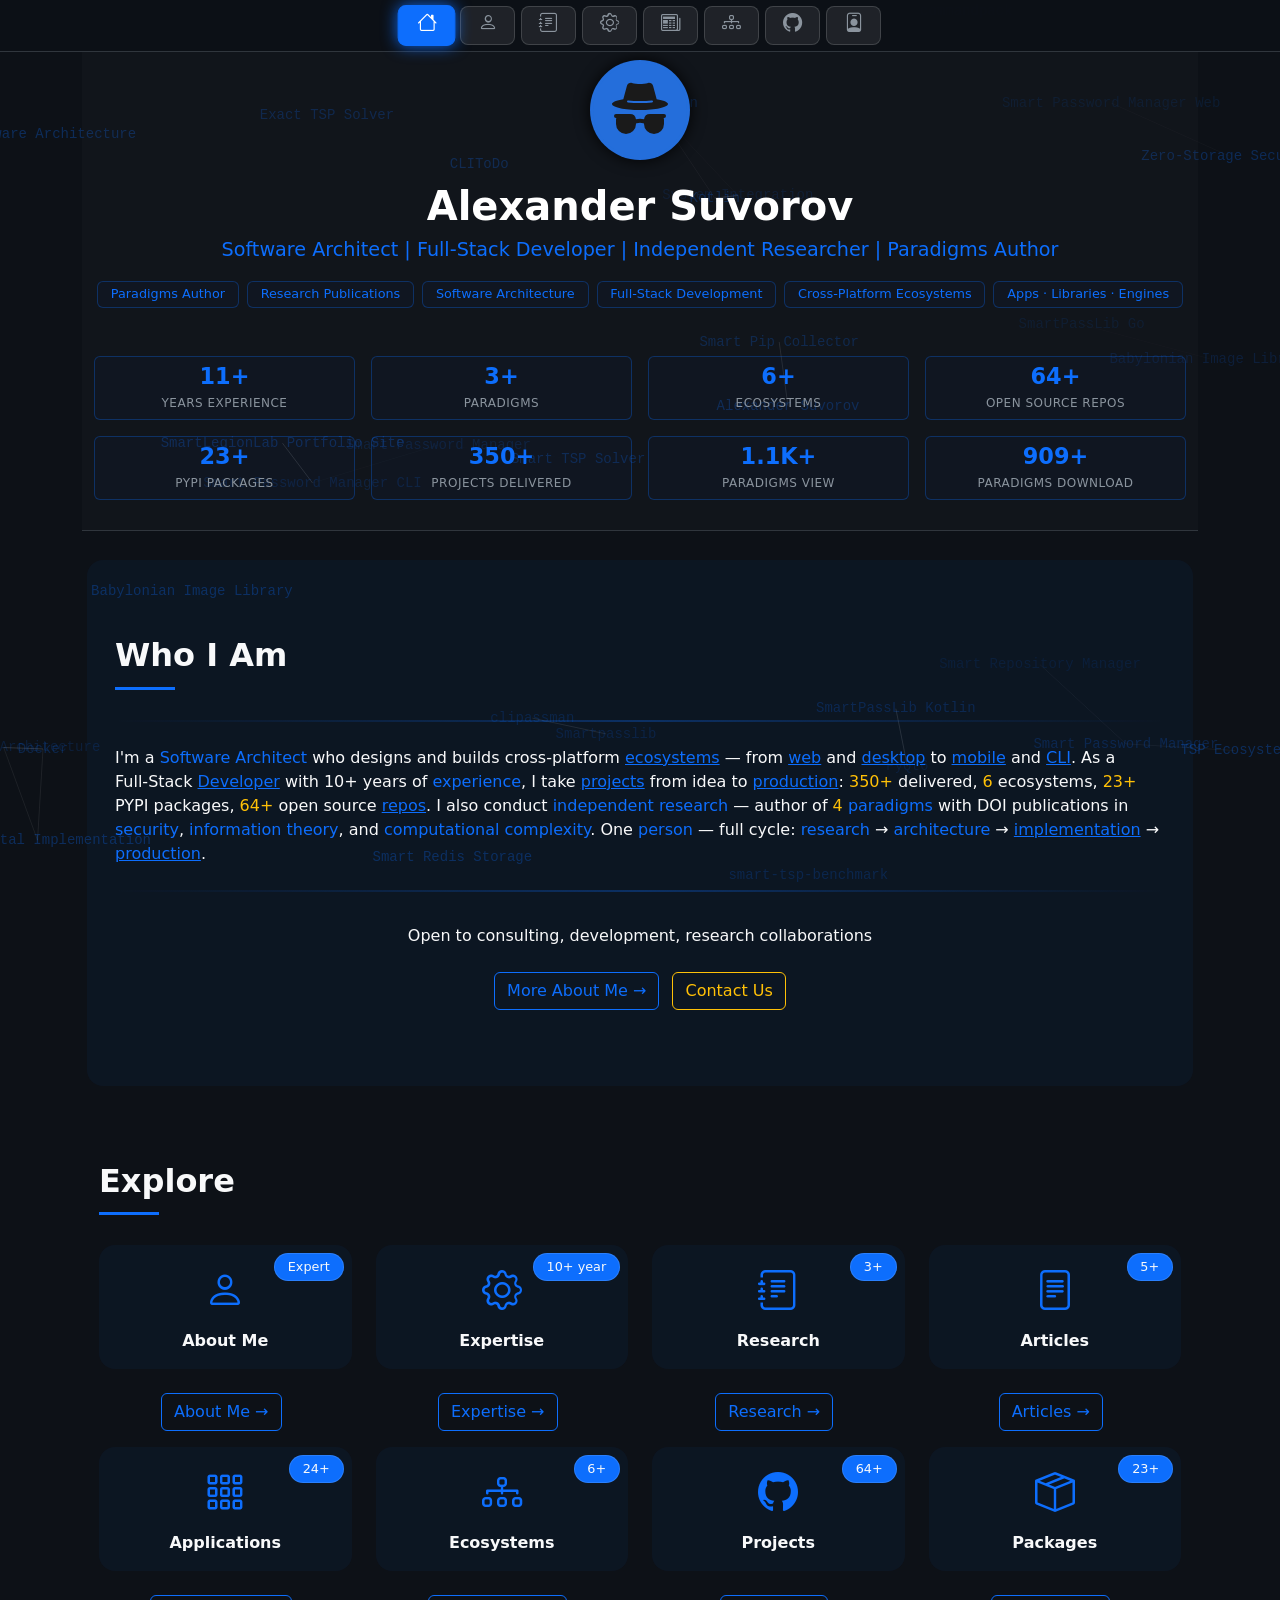
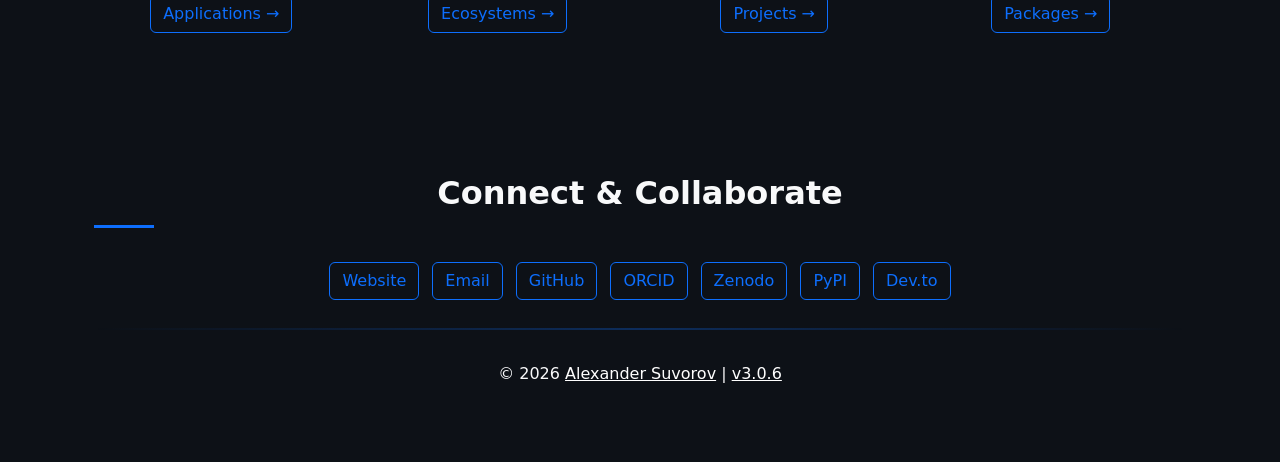
==== index.html @ 0c066c85 "alexander-suvorov.ru v3.0.7" ====
<!DOCTYPE html>
<html lang="en">
<head>
    <meta charset="UTF-8">
    <meta name="viewport" content="width=device-width, initial-scale=1.0">

    <title>Alexander Suvorov · Software Architect · Full-Stack Developer · Researcher · Paradigms Author</title>
    <meta name="description" content="Software Architect, Full-Stack Developer, Researcher. Building apps, libraries, ecosystems, paradigms. From idea to production.">
    <meta name="author" content="Alexander Suvorov">
    <meta name="copyright" content="Alexander Suvorov">

    <link rel="canonical" href="https://alexander-suvorov.ru">
    <link rel="author" href="https://github.com/smartlegionlab">

    <meta property="og:title" content="Alexander Suvorov · Software Architect · Full-Stack Developer · Researcher · Paradigms Author">
    <meta property="og:description" content="Software Architect, Full-Stack Developer, Researcher. Building apps, libraries, ecosystems, paradigms. From idea to production.">
    <meta property="og:type" content="website">
    <meta property="og:url" content="https://alexander-suvorov.ru">
    <meta property="og:site_name" content="Alexander Suvorov · Portfolio">

    <script type="application/ld+json">
        {
            "@context": "https://schema.org",
            "@type": "Person",
            "name": "Alexander Suvorov",
            "url": "https://alexander-suvorov.ru",
            "jobTitle": "Software Architect, Full-Stack Developer, Independent Researcher",
            "description": "Software Architect specializing in secure, cross-platform ecosystems and zero-storage architectures. Author of 4 research paradigms with DOI. Partner with me to build your next project from idea to scale",
            "sameAs": [
                "https://alexander-suvorov.ru",
                "https://github.com/smartlegionlab",
                "https://orcid.org/0009-0006-3427-9611",
                "https://doi.org/10.5281/zenodo.17204738",
                "https://doi.org/10.5281/zenodo.17264327",
                "https://doi.org/10.5281/zenodo.17383447",
                "https://doi.org/10.5281/zenodo.17614888",
                "https://pypi.org/user/smartlegionlab",
                "https://dev.to/smartlegionlab",
                "https://ru.linkedin.com/in/smartlegionlabx",
                "https://smartlegionlab.ru"
            ]
        }
    </script>

    <meta name="theme-color" content="#0d1117">

    <link href="css/bootstrap/css/bootstrap.min.css" rel="stylesheet">
    <link href="css/bootstrap/bootstrap_icons/bootstrap-icons.css" rel="stylesheet">
    <link rel="stylesheet" href="css/style.css">

    <link rel="icon" type="image/svg+xml" href="data:image/svg+xml,<svg xmlns='http://www.w3.org/2000/svg' viewBox='0 0 100 100'><defs><linearGradient id='grad' x1='0%' y1='0%' x2='100%' y2='100%'><stop offset='0%' stop-color='%230d6efd'/><stop offset='100%' stop-color='%230b5ed7'/></linearGradient></defs><path d='M50 15 L20 30 L20 45 C20 65 35 85 50 90 C65 85 80 65 80 45 L80 30 Z' fill='url(%23grad)' stroke='%23ffffff' stroke-width='2'/><path d='M45 55 L35 45 L40 40 L45 45 L60 30 L65 35 Z' fill='%23ffffff'/></svg>">
</head>
<body>
    <div class="scroll-progress">
        <div class="scroll-progress-bar"></div>
    </div>

    <button class="scroll-to-top" id="scrollToTop">
        <i class="bi bi-chevron-up"></i>
    </button>

    <div class="container">
        <div class="paper-container">

            <header class="professional-header">
                <div class="container">
                    <div class="header-content">
                        <div class="main-profile-row">
                            <div class="avatar-container">
                                <div class="profile-avatar">
                                    <svg xmlns="http://www.w3.org/2000/svg" width="64" height="64" class="bi bi-incognito text-dark" viewBox="0 0 16 16">
                                        <path d="m4.736 1.968-.892 3.269-.014.058C2.113 5.568 1 6.006 1 6.5 1 7.328 4.134 8 8 8s7-.672 7-1.5c0-.494-1.113-.932-2.83-1.205l-.014-.058-.892-3.27c-.146-.533-.698-.849-1.239-.734C9.411 1.363 8.62 1.5 8 1.5s-1.411-.136-2.025-.267c-.541-.115-1.093.2-1.239.735m.015 3.867a.25.25 0 0 1 .274-.224c.9.092 1.91.143 2.975.143a30 30 0 0 0 2.975-.143.25.25 0 0 1 .05.498c-.918.093-1.944.145-3.025.145s-2.107-.052-3.025-.145a.25.25 0 0 1-.224-.274M3.5 10h2a.5.5 0 0 1 .5.5v1a1.5 1.5 0 0 1-3 0v-1a.5.5 0 0 1 .5-.5m-1.5.5q.001-.264.085-.5H2a.5.5 0 0 1 0-1h3.5a1.5 1.5 0 0 1 1.488 1.312 3.5 3.5 0 0 1 2.024 0A1.5 1.5 0 0 1 10.5 9H14a.5.5 0 0 1 0 1h-.085q.084.236.085.5v1a2.5 2.5 0 0 1-5 0v-.14l-.21-.07a2.5 2.5 0 0 0-1.58 0l-.21.07v.14a2.5 2.5 0 0 1-5 0zm8.5-.5h2a.5.5 0 0 1 .5.5v1a1.5 1.5 0 0 1-3 0v-1a.5.5 0 0 1 .5-.5"/>
                                    </svg>
                                </div>
                            </div>
                            <div class="profile-info">
                                <h1 class="name">Alexander Suvorov</h1>
                                <p class="title text-primary">Software Architect | Full-Stack Developer | Independent Researcher | Paradigms Author</p>
                                <div class="badges">
                                    <span class="badge bg-primary custom-style">Paradigms Author</span>
                                    <span class="badge bg-primary custom-style">Research Publications</span>
                                    <span class="badge bg-primary custom-style">Software Architecture</span>
                                    <span class="badge bg-primary custom-style">Full‑Stack Development</span>
                                    <span class="badge bg-primary custom-style">Cross‑Platform Ecosystems</span>
                                    <span class="badge bg-primary custom-style">Apps · Libraries · Engines</span>
                                </div>
                            </div>
                        </div>

                        <div class="row g-3 mt-3">
                            <div class="col-12 col-md-6 col-lg-3">
                                <div class="card-custom stat text-center p-2 rounded custom-style">
                                    <div class="stat-number" data-smart-key="experience">10+</div>
                                    <div class="stat-label">Years Experience</div>
                                </div>
                            </div>
                            <div class="col-12 col-md-6 col-lg-3">
                                <div class="card-custom stat text-center p-2 rounded custom-style">
                                    <div class="stat-number" data-smart-key="paradigms">4+</div>
                                    <div class="stat-label">Paradigms</div>
                                </div>
                            </div>
                            <div class="col-12 col-md-6 col-lg-3">
                                <div class="card-custom stat text-center p-2 rounded custom-style">
                                    <div class="stat-number" data-smart-key="ecosystems">6+</div>
                                    <div class="stat-label">Ecosystems</div>
                                </div>
                            </div>
                            <div class="col-12 col-md-6 col-lg-3">
                                <div class="card-custom stat text-center p-2 rounded custom-style">
                                    <div class="stat-number" data-smart-key="repos">65+</div>
                                    <div class="stat-label">Open Source Repos</div>
                                </div>
                            </div>
                            <div class="col-12 col-md-6 col-lg-3">
                                <div class="card-custom stat text-center p-2 rounded custom-style">
                                    <div class="stat-number" data-smart-key="pypi">25+</div>
                                    <div class="stat-label">PyPI Packages</div>
                                </div>
                            </div>
                            <div class="col-12 col-md-6 col-lg-3">
                                <div class="card-custom stat text-center p-2 rounded custom-style">
                                    <div class="stat-number" data-smart-key="projects">350+</div>
                                    <div class="stat-label">Projects Delivered</div>
                                </div>
                            </div>
                            <div class="col-12 col-md-6 col-lg-3">
                                <div class="card-custom stat text-center p-2 rounded custom-style">
                                    <div class="stat-number" data-smart-key="paradigm.unique_views">1K+</div>
                                    <div class="stat-label">Paradigms View</div>
                                </div>
                            </div>
                            <div class="col-12 col-md-6 col-lg-3">
                                <div class="card-custom stat text-center p-2 rounded custom-style">
                                    <div class="stat-number" data-smart-key="paradigm.unique_downloads">850+</div>
                                    <div class="stat-label">Paradigms Download</div>
                                </div>
                            </div>
                        </div>

                    </div>
                </div>
            </header>

            <main style="padding: 5px">
                <nav class="mobile-navigation" id="mobileNav">
                    <div class="mobile-nav-container">
                        <a href="/" class="mobile-nav-btn active" aria-label="Go to Home page"><i class="bi bi-house"></i></a>
                        <a href="/about.html" class="mobile-nav-btn" aria-label="Go to About page"><i class="bi bi-person"></i></a>
                        <a href="/research.html" class="mobile-nav-btn" aria-label="Go to Research page"><i class="bi bi-journal-text"></i></a>
                        <a href="/expertise.html" class="mobile-nav-btn" aria-label="Go to Expertise page"><i class="bi bi-gear"></i></a>
                        <a href="/articles.html" class="mobile-nav-btn" aria-label="Go to Articles page"><i class="bi bi-newspaper"></i></a>
                        <a target="_blank" href="https://smartlegionlab.ru" class="mobile-nav-btn" aria-label="Go to smartlegionlab.ru"><i class="bi bi-diagram-3"></i></a>
                        <a target="_blank" href="https://githib.com/smartlegionlab" class="mobile-nav-btn" aria-label="Go to Github @smartlegionlab"><i class="bi bi-github"></i></a>
                        <a target="_blank" href="https://orcid.org/0009-0006-3427-9611" class="mobile-nav-btn" aria-label="Go to ORCID 0009-0006-3427-9611"><i class="bi bi-person-badge"></i></a>
                    </div>
                </nav>
                <br>

                <div class="col-md-12 col-12 mb-3">
                    <div class="p-3 card-custom" style="background: rgba(13, 110, 253, 0.05); border-radius: 16px;">
                        <div class="content-section">
                    <div class="container">
                        <h2 class="section-title">Who I Am</h2>
                        <hr>
                        <p>
                            I'm a <a href="/about.html" class="text-decoration-none">Software Architect</a> who designs and builds
                            cross‑platform <a target="_blank" href="https://smartlegionlab.ru">ecosystems</a> —
                            from <a target="_blank" href="https://github.com/smartlegionlab/smart-social-network">web</a>
                            and <a target="_blank" href="https://github.com/smartlegionlab/SmartPasswordManagerCsharpDesktop">desktop</a> to
                            <a target="_blank" href="https://github.com/smartlegionlab/smart-2fa-manager-android">mobile</a> and
                            <a target="_blank" href="https://github.com/smartlegionlab/clipassman">CLI</a>. As a Full‑Stack <a target="_blank" href="https://github.com/smartlegionlab/">Developer</a> with 10+ years of
                            <a class="text-decoration-none" href="/expertise.html">experience</a>, I take
                            <a target="_blank" href="https://smartlegionlab.ru">projects</a> from idea to
                            <a target="_blank" href="https://smartlegionlab.ru">production</a>: <span class="text-warning">
                            350+</span> delivered, <span class="text-warning">6</span> ecosystems,
                            <span class="text-warning" data-smart-key="pypi">25+</span> PYPI packages,
                            <span class="text-warning" data-smart-key="repos">65+</span>
                            open source <a target="_blank" href="https://smartlegionlab.ru">repos</a>.
                            I also conduct <a class="text-decoration-none" href="/research.html">independent research</a> — author of
                            <span class="text-warning">4</span> <a class="text-decoration-none" href="/research.html">paradigms</a>
                            with DOI publications in <a class="text-decoration-none" href="/research/pointer-based-security.html">security</a>,
                            <a class="text-decoration-none" href="/research/local-data-regeneration.html">information theory</a>,
                            and <a class="text-decoration-none" href="/research/position-candidate-hypothesis.html">computational complexity</a>.
                            One <a class="text-decoration-none" href="/about.html">person</a> — full cycle: <a class="text-decoration-none" href="/research.html">research</a>
                            → <a class="text-decoration-none" href="/expertise.html">architecture</a> →
                            <a target="_blank" href="https://smartlegionlab.ru">implementation</a> → <a target="_blank" href="https://smartlegionlab.ru">production</a>.
                        </p>
                        <hr>
                        <div class="text-center mt-3">
                            <span>Open to consulting, development, research collaborations</span>
                        </div>

                        <div class="text-center mt-4">
                            <a href="/about.html" class="btn btn-outline-primary me-2">More About Me →</a>
                            <a href="mailto:smartlegionlab@gmail.com" class="btn btn-outline-warning">Contact Us</a>
                        </div>
                    </div>
                </div>
                    </div>
                </div>

                <div class="content-section">
                    <div class="container">
                        <h2 class="section-title">Explore</h2>
                        <div class="row text-center">
                            <div class="col-md-3 col-6 mb-3">
                                <a href="/about.html" class="text-decoration-none" style="display: block;">
                                    <div class="p-3 card-custom position-relative" style="background: rgba(13, 110, 253, 0.05); border-radius: 16px;">
                                        <span class="badge bg-primary text-light rounded-pill position-absolute top-0 end-0 m-2">Expert</span>
                                        <i class="bi bi-person text-primary fs-1"></i>
                                        <div class="fw-bold mt-2 text-light">About Me</div>
                                    </div>
                                </a>
                                <div class="text-center mt-4">
                                    <a href="/about.html" class="btn btn-outline-primary me-2">About Me →</a>
                                </div>
                            </div>
                            <div class="col-md-3 col-6 mb-3">
                                <a href="/expertise.html" class="text-decoration-none" style="display: block;">
                                    <div class="p-3 card-custom position-relative" style="background: rgba(13, 110, 253, 0.05); border-radius: 16px;">
                                        <span class="badge bg-primary text-light rounded-pill position-absolute top-0 end-0 m-2">10+ year</span>
                                        <i class="bi bi-gear text-primary fs-1"></i>
                                        <div class="fw-bold mt-2 text-light">Expertise</div>
                                    </div>
                                </a>
                                <div class="text-center mt-4">
                                    <a href="/expertise.html" class="btn btn-outline-primary me-2">Expertise →</a>
                                </div>
                            </div>
                            <div class="col-md-3 col-6 mb-3">
                                <a href="/research.html" class="text-decoration-none" style="display: block;">
                                    <div class="p-3 card-custom position-relative" style="background: rgba(13, 110, 253, 0.05); border-radius: 16px;">
                                        <span class="badge bg-primary text-light rounded-pill position-absolute top-0 end-0 m-2" data-smart-key="paradigms">3+</span>
                                        <i class="bi bi-journal-text text-primary fs-1"></i>
                                        <div class="fw-bold mt-2 text-light">Research</div>
                                    </div>
                                </a>
                                <div class="text-center mt-4">
                                    <a href="/research.html" class="btn btn-outline-primary me-2">Research →</a>
                                </div>
                            </div>
                            <div class="col-md-3 col-6 mb-3">
                                <a href="/articles.html" class="text-decoration-none" style="display: block;">
                                    <div class="p-3 card-custom position-relative" style="background: rgba(13, 110, 253, 0.05); border-radius: 16px;">
                                        <span class="badge bg-primary text-light rounded-pill position-absolute top-0 end-0 m-2" data-smart-key="articles">5+</span>
                                        <i class="bi bi-file-text text-primary fs-1"></i>
                                        <div class="fw-bold mt-2 text-light">Articles</div>
                                    </div>
                                </a>
                                <div class="text-center mt-4">
                                    <a href="/articles.html" class="btn btn-outline-primary me-2">Articles →</a>
                                </div>
                            </div>
                            <div class="col-md-3 col-6 mb-3">
                                <a target="_blank" href="https://smartlegionlab.ru/applications.html" class="text-decoration-none" style="display: block;">
                                    <div class="p-3 card-custom position-relative" style="background: rgba(13, 110, 253, 0.05); border-radius: 16px;">
                                        <span class="badge bg-primary text-light rounded-pill position-absolute top-0 end-0 m-2" data-smart-key="applications">20+</span>
                                        <i class="bi bi-grid-3x3-gap text-primary fs-1"></i>
                                        <div class="fw-bold mt-2 text-light">Applications</div>
                                    </div>
                                </a>
                                <div class="text-center mt-4">
                                    <a target="_blank" href="https://smartlegionlab.ru/applications.html" class="btn btn-outline-primary me-2">Applications →</a>
                                </div>
                            </div>
                            <div class="col-md-3 col-6 mb-3">
                                <a target="_blank" href="https://smartlegionlab.ru/ecosystems.html" class="text-decoration-none" style="display: block;">
                                    <div class="p-3 card-custom position-relative" style="background: rgba(13, 110, 253, 0.05); border-radius: 16px;">
                                        <span class="badge bg-primary text-light rounded-pill position-absolute top-0 end-0 m-2" data-smart-key="ecosystems">6+</span>
                                        <i class="bi bi-diagram-3 text-primary fs-1"></i>
                                        <div class="fw-bold mt-2 text-light">Ecosystems</div>
                                    </div>
                                </a>
                                <div class="text-center mt-4">
                                    <a target="_blank" href="https://smartlegionlab.ru/ecosystems.html" class="btn btn-outline-primary me-2">Ecosystems →</a>
                                </div>
                            </div>
                            <div class="col-md-3 col-6 mb-3">
                                <a target="_blank" href="https://smartlegionlab.ru/projects.html" class="text-decoration-none" style="display: block;">
                                    <div class="p-3 card-custom position-relative" style="background: rgba(13, 110, 253, 0.05); border-radius: 16px;">
                                        <span class="badge bg-primary text-light rounded-pill position-absolute top-0 end-0 m-2" data-smart-key="repos">64+</span>
                                        <i class="bi bi-github text-primary fs-1"></i>
                                        <div class="fw-bold mt-2 text-light">Projects</div>
                                    </div>
                                </a>
                                <div class="text-center mt-4">
                                    <a target="_blank" href="https://smartlegionlab.ru/projects.html" class="btn btn-outline-primary me-2">Projects →</a>
                                </div>
                            </div>
                            <div class="col-md-3 col-6 mb-3">
                                <a target="_blank" href="https://smartlegionlab.ru/packages.html" class="text-decoration-none" style="display: block;">
                                    <div class="p-3 card-custom position-relative" style="background: rgba(13, 110, 253, 0.05); border-radius: 16px;">
                                        <span class="badge bg-primary text-light rounded-pill position-absolute top-0 end-0 m-2" data-smart-key="pypi">25+</span>
                                        <i class="bi bi-box-seam text-primary fs-1"></i>
                                            <div class="fw-bold mt-2 text-light">Packages</div>
                                    </div>
                                </a>
                                <div class="text-center mt-4">
                                    <a target="_blank" href="https://smartlegionlab.ru/packages.html" class="btn btn-outline-primary me-2">Packages →</a>
                                </div>
                            </div>
                        </div>
                    </div>
                </div>
            </main>

            <div class="content-section">
                <div class="container text-center">
                    <h2 class="section-title">Connect & Collaborate</h2>
                    <div class="mb-4">
                        <a target="_blank" href="https://smartlegionlab.ru" class="btn btn-outline-primary m-1">Website</a>
                        <a href="mailto:smartlegionlab@gmail.com" class="btn btn-outline-primary m-1">Email</a>
                        <a target="_blank" href="https://github.com/smartlegionlab" class="btn btn-outline-primary m-1">GitHub</a>
                        <a target="_blank" href="https://orcid.org/0009-0006-3427-9611" class="btn btn-outline-primary m-1">ORCID</a>
                        <a target="_blank" href="https://zenodo.org/records/17204738" class="btn btn-outline-primary m-1">Zenodo</a>
                        <a target="_blank" href="https://pypi.org/user/smartlegionlab/" class="btn btn-outline-primary m-1">PyPI</a>
                        <a target="_blank" href="https://dev.to/smartlegionlab" class="btn btn-outline-primary m-1">Dev.to</a>
                    </div>
                    <hr>
                    <footer>
                        <p>© <span id="currentYear"></span> <a class="author-link" target="_blank" href="https://github.com/smartlegionlab">Alexander Suvorov</a> | <a class="author-link" href="https://github.com/smartlegionlab/alexander-suvorov">v3.0.6</a></p>
                    </footer>
                </div>
            </div>

        </div>
    </div>

    <script src="css/bootstrap/js/bootstrap.bundle.min.js"></script>
    <script src="js/config.js"></script>
    <script src="js/stats-manager.js"></script>
    <script src="js/particle-background.js"></script>
    <script src="js/scroll-manager.js"></script>
    <script src="js/animation-manager.js"></script>
    <script>
        document.getElementById('currentYear').textContent = new Date().getFullYear();
        document.addEventListener('DOMContentLoaded', function() {
            if (typeof ScrollManager !== 'undefined') new ScrollManager();
        });
    </script>
</body>
</html>
---- css/style.css ----
:root {
    --primary: #0d1117;
    --secondary: #161b22;
    --accent: #0d6efd;
    --accent-dark: #0b5ed7;
    --text-light: #f8f9fa;
    --text-muted: #8b949e;
    --border: #30363d;
}

body {
    font-family: 'Segoe UI', system-ui, -apple-system, sans-serif;
    background: var(--primary);
    color: var(--text-light);
    min-height: 100vh;
    scroll-behavior: smooth;
    overflow-x: hidden;
}

.scroll-progress {
    position: fixed;
    top: 0;
    left: 0;
    width: 100%;
    height: 3px;
    background: transparent;
    z-index: 1001;
}

.scroll-progress-bar {
    height: 100%;
    background: var(--accent-dark);
    width: 0%;
    transition: width 0.1s ease;
}

.scroll-to-top {
    position: fixed;
    bottom: 30px;
    right: 30px;
    width: 50px;
    height: 50px;
    background: var(--accent);
    color: white;
    border: none;
    border-radius: 50%;
    display: flex;
    align-items: center;
    justify-content: center;
    font-size: 1.2rem;
    cursor: pointer;
    transition: all 0.3s ease;
    opacity: 0;
    visibility: hidden;
    z-index: 1000;
}

.scroll-to-top.show {
    opacity: 1;
    visibility: visible;
}

.scroll-to-top:hover {
    background: var(--accent-dark);
    transform: translateY(-3px);
    box-shadow: 0 0 10px rgba(13, 110, 253, 0.9);
}

.container {
    position: relative;
    z-index: 1;
}

.paper-container {
    background: var(--secondary);
    box-shadow:
        0 20px 60px rgba(0, 0, 0, 0.3),
        0 1px 3px rgba(255, 255, 255, 0.1) inset;
    margin-top: 30px;
    margin-bottom: 30px;
    overflow: hidden;
    border: 1px solid var(--border);
    position: relative;
}

.paper-container::before {
    content: '';
    position: absolute;
    top: 0;
    left: 0;
    right: 0;
    bottom: 0;
    background: rgba(255, 255, 255, 0.02) 50%;
    pointer-events: none;
}

.content-section {
    padding: 60px 0;
}

.content-section:nth-child(even) {
    background: rgba(13, 17, 23, 0.5);
}

.section-title {
    color: var(--text-light);
    font-weight: 700;
    margin-bottom: 30px;
    position: relative;
    padding-bottom: 15px;
}

.section-title:after {
    content: '';
    position: absolute;
    bottom: 0;
    left: 0;
    width: 60px;
    height: 3px;
    background: var(--accent);
}

.professional-header {
    background: var(--primary);
    color: white;
    padding: 50px 0;
    position: relative;
    overflow: hidden;
    border-bottom: 1px solid var(--border);
}

.professional-header::before {
    content: '';
    position: absolute;
    top: 0;
    left: 0;
    right: 0;
    bottom: 0;
    background: rgba(255, 255, 255, 0.02);
    pointer-events: none;
}

.header-content {
    position: relative;
    z-index: 2;
}

.main-profile-row {
    display: flex;
    align-items: center;
    gap: 2rem;
    margin-bottom: 2rem;
}

.avatar-container {
    flex-shrink: 0;
}

.profile-avatar {
    width: 100px;
    height: 100px;
    border-radius: 50%;
    background: var(--accent-dark);
    display: flex;
    align-items: center;
    justify-content: center;
    font-size: 2.5rem;
    color: white;
    border: 3px solid rgba(255, 255, 255, 0.1);
    box-shadow: 0 0 15px rgba(0, 0, 0, 0.9);
    opacity: 0;
    transform: scale(0);
    animation: avatarMorph 1.2s cubic-bezier(0.34, 1.56, 0.64, 1) 0.7s forwards;
    position: relative;
    overflow: hidden;
}

.profile-avatar img {
    width: 100%;
    height: 100%;
    object-fit: cover;
    object-position: center;
    border-radius: 50%;
}

.profile-avatar::before {
    content: '';
    position: absolute;
    top: -50%;
    left: -50%;
    width: 200%;
    height: 200%;
    background: rgba(255, 255, 255, 0.1);
    transform: rotate(45deg);
    animation: avatarShine 3s ease-in-out infinite;
}

@keyframes avatarMorph {
    0% {
        opacity: 0;
        transform: scale(0) rotate(-180deg);
        border-radius: 30%;
    }
    70% {
        opacity: 1;
        transform: scale(1.1) rotate(10deg);
        border-radius: 45%;
    }
    100% {
        opacity: 1;
        transform: scale(1) rotate(0);
        border-radius: 50%;
    }
}

@keyframes avatarShine {
    0%, 100% {
        transform: rotate(45deg) translateX(-100%);
    }
    50% {
        transform: rotate(45deg) translateX(100%);
    }
}

.profile-info {
    flex: 1;
    min-width: 0;
}

.name {
    font-size: 2.5rem;
    font-weight: 700;
    color: white;
    margin: 0 0 0.5rem 0;
    line-height: 1.1;
}

.title {
    font-size: 1.2rem;
    color: var(--text-muted);
    margin: 0 0 1rem 0;
    font-weight: 300;
}

.badges {
    display: flex;
    gap: 0.5rem;
    flex-wrap: wrap;
}

.badge {
    background: rgba(255, 255, 255, 0.08);
    border: 1px solid rgba(255, 255, 255, 0.12);
    border-radius: 6px;
    padding: 0.4rem 0.8rem;
    font-size: 0.8rem;
    color: var(--text-light);
    font-weight: 500;
}

.stats-row {
    display: grid;
    grid-template-columns: repeat(5, 1fr);
    gap: 1rem;
    margin-bottom: 2rem;
    padding: 1.5rem;
    background: rgba(255, 255, 255, 0.02);
    border: 1px solid var(--border);
    border-radius: 12px;
}

.stat {
    text-align: center;
    padding: 1rem 0.5rem;
    transition: transform 0.2s ease;
}

.stat:hover {
    transform: translateY(-2px);
}

.stat-number {
    font-size: 1.4rem;
    font-weight: 700;
    color: var(--accent);
    line-height: 1;
    margin-bottom: 0.5rem;
}

.stat-label {
    font-size: 0.75rem;
    color: var(--text-muted);
    text-transform: uppercase;
    letter-spacing: 0.5px;
    font-weight: 500;
    line-height: 1.3;
}

.navigation {
    display: flex;
    justify-content: center;
    gap: 0.5rem;
    flex-wrap: wrap;
}

.nav-btn {
    display: flex;
    align-items: center;
    gap: 0.5rem;
    padding: 0.75rem 1.25rem;
    background: rgba(255, 255, 255, 0.05);
    border: 1px solid rgba(255, 255, 255, 0.1);
    border-radius: 8px;
    color: var(--text-light);
    text-decoration: none;
    font-size: 0.9rem;
    font-weight: 500;
    transition: all 0.3s ease;
    min-width: 100px;
    justify-content: center;
}

.nav-btn:hover {
    background: rgba(13, 110, 253, 0.2);
    border-color: var(--accent);
    color: var(--accent);
    transform: translateY(-2px);
}

.nav-btn i {
    font-size: 1rem;
}

.card {
    background: var(--primary);
    border: 1px solid var(--border);
    color: var(--text-light);
}

.research-card {
    background: var(--primary);
    border: 1px solid var(--border);
    border-radius: 15px;
    transition: all 0.3s ease;
    margin-bottom: 25px;
    border-left: 4px solid var(--accent);
    height: 100%;
    display: flex;
    flex-direction: column;
}

.research-card:hover {
    transform: translateY(-5px);
    box-shadow: 0 0 10px rgba(13, 110, 253, 0.9);
    border-color: var(--accent-dark);
}

.about-card {
    background: var(--primary);
    border: 1px solid var(--border);
    border-radius: 15px;
    padding: 2rem;
    margin-bottom: 1.5rem;
    transition: all 0.3s ease;
    border-left: 4px solid var(--accent);
}

.about-card:hover {
    transform: translateY(-3px);
    box-shadow: 0 0 10px rgba(13, 110, 253, 0.9);
    border-color: var(--accent-dark);
}

.expertise-card {
    background: var(--primary);
    border: 1px solid var(--border);
    border-radius: 15px;
    padding: 2rem;
    transition: all 0.3s ease;
    border-left: 4px solid var(--accent);
}

.expertise-card:hover {
    transform: translateY(-5px);
    box-shadow: 0 0 10px rgba(13, 110, 253, 0.9);
    border-color: var(--accent-dark);
}

.about-title {
    font-size: 1.25rem;
    font-weight: 600;
    margin-bottom: 1rem;
    color: var(--accent);
}

.profile-content p {
    margin-bottom: 1rem;
    line-height: 1.6;
}

.metrics-stack {
    display: flex;
    flex-direction: column;
    gap: 1rem;
}

.metric-item {
    display: flex;
    align-items: center;
    gap: 1rem;
    padding: 1rem;
    background: rgba(13, 110, 253, 0.05);
    border: 1px solid var(--border);
    border-radius: 10px;
    transition: all 0.3s ease;
}

.metric-item:hover {
    background: rgba(13, 110, 253, 0.1);
    transform: translateX(5px);
    border-color: var(--accent);
}

.metric-icon-small {
    width: 40px;
    height: 40px;
    border-radius: 10px;
    background: var(--accent);
    display: flex;
    align-items: center;
    justify-content: center;
    color: white;
    font-size: 1.1rem;
}

.metric-content {
    flex: 1;
}

.metric-number {
    font-size: 1.25rem;
    font-weight: 700;
    color: var(--accent);
    line-height: 1;
    margin-bottom: 0.25rem;
}

.metric-label {
    font-size: 0.8rem;
    color: var(--text-muted);
    text-transform: uppercase;
    letter-spacing: 0.5px;
}

.expertise-header {
    text-align: center;
    margin-bottom: 2rem;
}

.expertise-icon-main {
    font-size: 2.5rem;
    color: var(--accent);
    margin-bottom: 1rem;
}

.expertise-title {
    font-size: 1.5rem;
    font-weight: 600;
    color: var(--text-light);
    margin-bottom: 0.5rem;
}

.expertise-subtitle {
    color: var(--text-muted);
    font-size: 0.9rem;
}

.expertise-items {
    display: flex;
    flex-direction: column;
    gap: 1rem;
}

.expertise-item {
    display: flex;
    align-items: flex-start;
    gap: 1rem;
    padding: 1rem;
    background: rgba(13, 110, 253, 0.03);
    border-radius: 10px;
    transition: all 0.3s ease;
}

.expertise-item:hover {
    background: rgba(13, 110, 253, 0.08);
    transform: translateX(5px);
}

.expertise-item-icon {
    font-size: 1.25rem;
    color: var(--accent);
    margin-top: 0.25rem;
    flex-shrink: 0;
}

.expertise-item-content {
    flex: 1;
}

.expertise-item-title {
    font-weight: 600;
    color: var(--text-light);
    margin-bottom: 0.25rem;
    font-size: 0.95rem;
}

.expertise-item-desc {
    font-size: 0.85rem;
    color: var(--text-muted);
    line-height: 1.4;
}

.contact-actions {
    text-align: center;
}

.contact-buttons-container {
    display: flex;
    flex-wrap: wrap;
    justify-content: center;
    gap: 0.8rem;
    width: 100%;
    max-width: 900px;
    margin: 0 auto;
}

.contact-btn {
    background: var(--accent);
    color: white;
    border: none;
    border-radius: 8px;
    padding: 0.8rem 1.2rem;
    transition: all 0.3s ease;
    font-weight: 500;
    font-size: 0.9rem;
    display: inline-flex;
    align-items: center;
    gap: 0.5rem;
    text-decoration: none;
    flex-shrink: 0;
}

.contact-btn:hover {
    background: var(--accent-dark);
    transform: translateY(-2px);
    box-shadow: 0 0 10px rgba(13, 110, 253, 0.9);
    color: white;
}

.btn-outline-primary {
    border-color: var(--accent);
    color: var(--accent);
}

.btn-outline-primary:hover {
    background: var(--accent);
    border-color: var(--accent);
    color: white;
}

.btn-group {
    gap: 0.5rem;
}

.text-muted {
    color: var(--text-muted) !important;
}

.text-primary {
    color: var(--accent) !important;
}

.text-success {
    color: #198754 !important;
}

.text-warning {
    color: #ffc107 !important;
}

.text-info {
    color: #0dcaf0 !important;
}

.text-light {
    color: var(--text-light) !important;
}

.highlight-primary {
    color: var(--accent);
    font-weight: 600;
}

.highlight-accent {
    color: var(--text-light);
    font-weight: 500;
    background: rgba(13, 110, 253, 0.1);
    padding: 0.1rem 0.3rem;
    border-radius: 4px;
}

.highlight-muted {
    color: var(--text-muted);
    font-style: italic;
    font-weight: 500;
}

.highlight-primary:hover {
    color: var(--accent-dark);
    text-decoration: underline;
}

.paradigm-icon {
    font-size: 2rem;
    margin-bottom: 1rem;
    color: var(--accent);
}

.fade-in-up {
    opacity: 0;
    transform: translateY(30px);
    transition: all 0.6s ease-out;
}

.fade-in-up.visible {
    opacity: 1;
    transform: translateY(0);
}

.stagger-delay:nth-child(1) { transition-delay: 0.1s; }
.stagger-delay:nth-child(2) { transition-delay: 0.2s; }
.stagger-delay:nth-child(3) { transition-delay: 0.3s; }
.stagger-delay:nth-child(4) { transition-delay: 0.4s; }

@media (max-width: 1024px) {
    .stats-row {
        grid-template-columns: 1fr;
        gap: 0.8rem;
    }

    .stat {
        display: flex;
        justify-content: space-between;
        align-items: center;
        text-align: left;
        padding: 1rem;
        background: rgba(255, 255, 255, 0.03);
        border-radius: 8px;
        border: 1px solid rgba(255, 255, 255, 0.05);
    }

    .stat-number {
        margin-bottom: 0;
        min-width: 120px;
    }

    .stat-label {
        text-align: right;
        flex: 1;
        margin-left: 1rem;
    }
}

@media (max-width: 992px) {
    .name {
        font-size: 2rem;
    }

    .title {
        font-size: 1.1rem;
    }

    .profile-avatar {
        width: 80px;
        height: 80px;
        font-size: 2rem;
    }
}

@media (max-width: 768px) {
    .professional-header {
        padding: 2rem 0;
    }

    .main-profile-row {
        flex-direction: column;
        text-align: center;
        gap: 1.5rem;
    }

    .stats-row {
        padding: 1.25rem;
        gap: 0.6rem;
    }

    .stat {
        padding: 0.8rem;
    }

    .stat-number {
        font-size: 1.2rem;
        min-width: 110px;
    }

    .stat-label {
        font-size: 0.7rem;
    }

    .navigation {
        gap: 0.25rem;
    }

    .nav-btn {
        padding: 0.6rem 1rem;
        font-size: 0.8rem;
        min-width: auto;
        flex: 1;
    }

    .nav-btn span {
        display: none;
    }

    .nav-btn i {
        font-size: 1.1rem;
    }

    .scroll-to-top {
        right: 30px;
        bottom: 30px;
        width: 45px;
        height: 45px;
        font-size: 1.1rem;
    }

    .contact-buttons-container {
        gap: 0.6rem;
    }

    .contact-btn {
        padding: 0.7rem 1rem;
        font-size: 0.85rem;
    }

    #contact .btn-group {
        gap: 0.5rem;
        flex-direction: column;
        width: 100%;
        max-width: 280px;
        margin: 0 auto;
    }

    .contact-btn {
        width: 100%;
        justify-content: center;
        padding: 0.8rem 1rem;
        font-size: 0.85rem;
    }

    #contact .lead {
        font-size: 1rem;
        padding: 0 1rem;
    }
}

@media (max-width: 480px) {
    .name {
        font-size: 1.8rem;
    }

    .title {
        font-size: 1rem;
    }

    .badges {
        justify-content: center;
    }

    .badge {
        font-size: 0.75rem;
        padding: 0.3rem 0.6rem;
    }

    .stats-row {
        padding: 1rem;
    }

    .stat {
        padding: 0.7rem;
    }

    .stat-number {
        font-size: 1.1rem;
        min-width: 100px;
    }

    .contact-btn {
        padding: 0.7rem 0.8rem;
        font-size: 0.8rem;
    }

    #contact .section-title {
        font-size: 1.5rem;
    }
}

hr {
    border: none;
    height: 2px;
    background: linear-gradient(90deg, transparent, var(--accent), transparent);
    margin: 1.5rem 0;
    opacity: 0.3;
}

hr:last-of-type {
    margin-bottom: 2rem;
}

.opportunities-grid {
    display: grid;
    grid-template-columns: repeat(auto-fit, minmax(320px, 1fr));
    gap: 2rem;
    margin-bottom: 3rem;
}

.opportunity-card {
    background: var(--primary);
    border: 1px solid var(--border);
    border-radius: 15px;
    padding: 2rem;
    transition: all 0.3s ease;
    border-left: 4px solid var(--accent);
    height: 100%;
    display: flex;
    flex-direction: column;
    position: relative;
    overflow: hidden;
}

.opportunity-card::before {
    content: '';
    position: absolute;
    top: 0;
    left: 0;
    right: 0;
    height: 2px;
    background: var(--accent-dark);
    transform: scaleX(0);
    transition: transform 0.3s ease;
}

.opportunity-card:hover {
    transform: translateY(-8px);
    box-shadow: 0 0 10px rgba(13, 110, 253, 0.9);
    border-color: var(--accent-dark);
}

.opportunity-card:hover::before {
    transform: scaleX(1);
}

.opportunity-header {
    text-align: center;
    margin-bottom: 1.5rem;
    padding-bottom: 1rem;
    border-bottom: 1px solid var(--border);
}

.opportunity-icon {
    font-size: 2.5rem;
    color: var(--accent);
    margin-bottom: 1rem;
    display: block;
}

.opportunity-title {
    font-size: 1.3rem;
    font-weight: 600;
    color: var(--text-light);
    margin-bottom: 0.5rem;
}

.opportunity-subtitle {
    color: var(--text-muted);
    font-size: 0.9rem;
    margin: 0;
}

.opportunity-content {
    flex: 1;
    margin-bottom: 1.5rem;
}

.opportunity-item {
    display: flex;
    align-items: center;
    gap: 1rem;
    padding: 0.8rem;
    margin-bottom: 0.5rem;
    background: rgba(255, 255, 255, 0.03);
    border-radius: 8px;
    transition: all 0.3s ease;
    border: 1px solid transparent;
}

.opportunity-item:hover {
    background: rgba(13, 110, 253, 0.1);
    border-color: var(--accent);
    transform: translateX(5px);
}

.opportunity-item i {
    font-size: 1.1rem;
    width: 20px;
    flex-shrink: 0;
}

.opportunity-item span {
    color: var(--text-light);
    font-size: 0.9rem;
    font-weight: 500;
}

.opportunity-status {
    text-align: center;
    padding-top: 1rem;
    border-top: 1px solid var(--border);
}

.status-badge {
    display: inline-block;
    background: rgba(13, 110, 253, 0.15);
    color: var(--accent);
    padding: 0.5rem 1rem;
    border-radius: 20px;
    font-size: 0.8rem;
    font-weight: 600;
    border: 1px solid var(--accent);
    animation: pulse 2s infinite;
}

@keyframes pulse {
    0%, 100% {
        box-shadow: 0 0 0 0 rgba(13, 110, 253, 0.4);
    }
    50% {
        box-shadow: 0 0 0 6px rgba(13, 110, 253, 0);
    }
}

#expertise {
    background: rgba(13, 17, 23, 0.5);
}

.expertise-grid {
    display: grid;
    grid-template-columns: repeat(4, 1fr);
    gap: 1.5rem;
    margin-top: 2rem;
}

.skill-category {
    background: var(--primary);
    border: 1px solid var(--border);
    border-radius: 15px;
    padding: 1.5rem;
    transition: all 0.3s ease;
    border-left: 4px solid var(--accent);
    height: 100%;
    display: flex;
    flex-direction: column;
}

.skill-category:hover {
    transform: translateY(-5px);
    box-shadow: 0 0 10px rgba(13, 110, 253, 0.9);
    border-color: var(--accent-dark);
}

.skill-category-header {
    display: flex;
    align-items: center;
    gap: 0.8rem;
    margin-bottom: 1.25rem;
    padding-bottom: 1rem;
    border-bottom: 1px solid var(--border);
}

.skill-category-icon {
    font-size: 1.3rem;
    color: var(--accent);
    width: 35px;
    height: 35px;
    background: rgba(13, 110, 253, 0.1);
    border-radius: 8px;
    display: flex;
    align-items: center;
    justify-content: center;
    flex-shrink: 0;
}

.skill-category-title {
    font-size: 1.1rem;
    font-weight: 600;
    color: var(--text-light);
    margin: 0;
}

.skill-items {
    display: flex;
    flex-direction: column;
    gap: 0.8rem;
    flex-grow: 1;
}

.skill-item {
    display: flex;
    align-items: flex-start;
    gap: 0.8rem;
    padding: 0.8rem;
    background: rgba(13, 110, 253, 0.03);
    border-radius: 8px;
    transition: all 0.3s ease;
    border: 1px solid transparent;
}

.skill-item:hover {
    background: rgba(13, 110, 253, 0.08);
    border-color: var(--accent);
    transform: translateX(3px);
}

.skill-item-icon {
    font-size: 1rem;
    color: var(--accent);
    margin-top: 0.1rem;
    flex-shrink: 0;
}

.skill-item-content {
    flex: 1;
}

.skill-item-title {
    font-weight: 600;
    color: var(--text-light);
    margin-bottom: 0.2rem;
    font-size: 0.9rem;
}

.skill-item-desc {
    font-size: 0.8rem;
    color: var(--text-muted);
    line-height: 1.3;
}

.text-accent {
    color: var(--accent) !important;
}

@media (max-width: 1200px) {
    .expertise-grid {
        grid-template-columns: repeat(2, 1fr);
        gap: 1.5rem;
    }
}

@media (max-width: 932px) {
    .opportunities-grid {
        grid-template-columns: 1fr !important; 
        gap: 1.5rem;
    }

    .opportunity-card {
        padding: 1.5rem;
    }

    .expertise-grid {
        grid-template-columns: 1fr;
        gap: 1.25rem;
    }

    .skill-category {
        padding: 1.25rem;
    }

    .skill-category-header {
        gap: 0.7rem;
        margin-bottom: 1rem;
    }

    .skill-category-icon {
        width: 32px;
        height: 32px;
        font-size: 1.2rem;
    }

    .skill-category-title {
        font-size: 1rem;
    }

    .skill-item {
        padding: 0.7rem;
        gap: 0.7rem;
    }

    .skill-item-title {
        font-size: 0.85rem;
    }

    .skill-item-desc {
        font-size: 0.75rem;
    }
}

@media (max-width: 480px) {
    .opportunity-card {
        padding: 1rem;
    }

    .opportunity-item {
        padding: 0.6rem;
    }

    .opportunity-item span {
        font-size: 0.85rem;
    }

    .skill-category {
        padding: 1rem;
    }

    .skill-category-header {
        flex-direction: column;
        text-align: center;
        gap: 0.5rem;
    }

    .skill-items {
        gap: 0.6rem;
    }

    .skill-item {
        padding: 0.6rem;
    }
}

.nav-tabs {
    border-bottom: 1px solid var(--border);
}

.nav-tabs .nav-link.active {
    background: var(--accent);
    color: white;
    border: 1px solid var(--accent);
    border-bottom-color: var(--accent);
    border-radius: 10px 10px 0 0;
}

.nav-tabs .nav-link {
    color: var(--text-muted);
    border: 1px solid transparent;
    border-radius: 10px 10px 0 0;
    margin-right: 5px;
    transition: all 0.3s ease;
}

.nav-tabs .nav-link:hover {
    color: var(--text-light);
    border-color: var(--border);
}

.tab-content {
    background: transparent;
}

.nav-tabs .nav-link {
    color: #8b949e !important;
    background: transparent !important;
    border: none !important;
}

.nav-tabs .nav-link.active {
    color: #0d6efd !important;
    background: transparent !important;
    border: none !important;
    border-bottom: 2px solid #0d6efd !important;
}

.nav-tabs .nav-link:hover {
    color: white !important;
    background: rgba(13, 110, 253, 0.1) !important;
}

.repo-grid {
    display: grid;
    grid-template-columns: repeat(auto-fill, minmax(380px, 1fr));
    gap: 1.5rem;
}

.repo-card {
    background: var(--primary);
    border: 1px solid var(--border);
    border-radius: 12px;
    padding: 1.5rem;
    transition: all 0.3s ease;
    border-left: 4px solid var(--accent);
    height: 100%;
    display: flex;
    flex-direction: column;
    position: relative;
}

.repo-card:hover {
    transform: translateY(-5px);
    box-shadow: 0 0 10px rgba(13, 110, 253, 0.9);
    border-color: var(--accent-dark);
}

.repo-header {
    display: flex;
    justify-content: space-between;
    align-items: flex-start;
    margin-bottom: 1rem;
}

.repo-title-section {
    flex: 1;
    min-width: 0;
}

.repo-title {
    font-size: 1.1rem;
    font-weight: 600;
    color: var(--accent);
    text-decoration: none;
    display: block;
    margin-bottom: 0.25rem;
    word-wrap: break-word;
}

.repo-title:hover {
    color: var(--accent-dark);
}

.repo-owner {
    font-size: 0.85rem;
    color: var(--text-muted);
    margin-bottom: 0.5rem;
}

.repo-stats {
    display: flex;
    gap: 1rem;
    font-size: 0.85rem;
    color: var(--text-muted);
    flex-shrink: 0;
    margin-left: 1rem;
}

.repo-stat {
    display: flex;
    align-items: center;
    gap: 0.25rem;
    white-space: nowrap;
}

.repo-description {
    flex-grow: 1;
    margin-bottom: 1.5rem;
    line-height: 1.5;
    color: var(--text-light);
}

.repo-meta {
    display: flex;
    flex-wrap: wrap;
    gap: 1rem;
    margin-bottom: 1rem;
    font-size: 0.85rem;
}

.repo-meta-item {
    display: flex;
    align-items: center;
    gap: 0.5rem;
    color: var(--text-muted);
}

.repo-language {
    display: flex;
    align-items: center;
    gap: 0.5rem;
}

.language-dot {
    width: 10px;
    height: 10px;
    border-radius: 50%;
}

.repo-footer {
    display: flex;
    justify-content: space-between;
    align-items: center;
    margin-top: auto;
    padding-top: 1rem;
    border-top: 1px solid var(--border);
}

.repo-topics {
    display: flex;
    flex-wrap: wrap;
    gap: 0.5rem;
    margin-bottom: 1rem;
}

.repo-topic {
    font-size: 0.7rem;
    padding: 0.2rem 0.6rem;
    background: rgba(13, 110, 253, 0.1);
    border: 1px solid var(--accent);
    border-radius: 12px;
    color: var(--accent);
    transition: all 0.3s ease;
}

.repo-topic:hover {
    background: var(--accent);
    color: white;
    transform: translateY(-1px);
}

.repo-badges {
    display: flex;
    gap: 0.5rem;
    margin-bottom: 1rem;
}

.repo-badge {
    font-size: 0.7rem;
    padding: 0.25rem 0.5rem;
    border-radius: 12px;
    background: rgba(13, 110, 253, 0.1) !important;
    border: 1px solid var(--accent) !important;
    color: var(--accent) !important;
}

.repo-action {
    display: flex;
    align-items: center;
    gap: 0.5rem;
    text-decoration: none;
    font-size: 0.85rem;
    transition: all 0.3s ease;
    padding: 0.5rem 1rem;
    border: 1px solid;
    border-radius: 8px;
}

.repo-action:hover {
    transform: translateY(-2px);
}

.repo-updated {
    font-size: 0.8rem;
    color: var(--text-muted);
}

@media (max-width: 768px) {
    .repo-grid {
        display: flex !important;
        flex-direction: column !important;
        gap: 1rem !important;
        margin: 0 !important;
        padding: 0 15px !important;
        width: 100% !important;
        box-sizing: border-box !important;
    }

    .repo-card {
        width: 100% !important;
        margin: 0 !important;
        padding: 1rem !important;
        box-sizing: border-box !important;
        min-width: 0 !important;
    }
}

@media (max-width: 480px) {
    .repo-grid {
        padding: 0 10px !important;
    }

    .repo-card {
        padding: 0.8rem !important;
    }
}

.skeleton-card {
    background: var(--primary);
    border: 1px solid var(--border);
    border-radius: 12px;
    padding: 1.5rem;
    margin-bottom: 0;
    height: 200px;
    display: flex;
    flex-direction: column;
    justify-content: space-between;
}

.skeleton-line {
    background: rgba(255,255,255,0.1);
    background-size: 200% 100%;
    animation: loading 1.5s infinite;
    border-radius: 4px;
    margin-bottom: 0.5rem;
}

.skeleton-title {
    height: 20px;
    width: 70%;
}

.skeleton-text {
    height: 14px;
    width: 90%;
}

.skeleton-text-short {
    height: 14px;
    width: 60%;
}

.skeleton-meta {
    height: 12px;
    width: 40%;
}

@keyframes loading {
    0% {
        background-position: 200% 0;
    }
    100% {
        background-position: -200% 0;
    }
}

.fade-in-up {
    opacity: 0;
    transform: translateY(30px);
    transition: all 0.6s ease-out;
}

.fade-in-up.visible {
    opacity: 1;
    transform: translateY(0);
}

.citation-tabs-container {
    margin-top: 1rem;
}

.citation-text {
    color: white;
    white-space: pre-wrap;
    word-break: break-word;
    margin: 0;
    font-family: 'Courier New', monospace;
    font-size: 0.85rem;
    line-height: 1.4;
}

.citation-format {
    background: rgba(13, 110, 253, 0.1);
    border: 1px solid var(--accent);
    color: white;
    padding: 1rem;
    margin-bottom: 1rem;
    position: relative;
    border-radius: 8px;
}

.stagger-delay:nth-child(1) { transition-delay: 0.1s; }
.stagger-delay:nth-child(2) { transition-delay: 0.2s; }
.stagger-delay:nth-child(3) { transition-delay: 0.3s; }
.stagger-delay:nth-child(4) { transition-delay: 0.4s; }
.stagger-delay:nth-child(5) { transition-delay: 0.5s; }
.stagger-delay:nth-child(6) { transition-delay: 0.6s; }

.paper-container {
    margin-top: 0;
    margin-bottom: 0;
    background: transparent;
    border: none;
    box-shadow: none;
}

.paper-container::before {
    display: none;
}

.professional-header {
    padding: 60px 0 30px 0;
    margin-top: 0;
    background: rgba(13, 17, 23, 0.1);
}

.main-profile-row {
    flex-direction: column;
    align-items: center;
    text-align: center;
    gap: 1.5rem;
}

.profile-info {
    display: flex;
    flex-direction: column;
    align-items: center;
}

.badges {
    justify-content: center;
}

.content-section {
    background: transparent !important;
}

.content-section:nth-child(even) {
    background: transparent !important;
}

.about-card, .research-card, .expertise-card, .expertise-card, .opportunity-card {
    background: rgba(22, 27, 34, 0.7);
    backdrop-filter: blur(10px);
}

.stats-row {
    background: transparent;
    border: none;
    padding: 1rem 0;
}

body { background-attachment: fixed; }
.content-section, .content-section:nth-child(even) { background: transparent !important; }
* { backdrop-filter: none !important; }

@media (max-width: 768px) {
    #particle-canvas {
        display: none !important;
    }
}

@media (max-width: 768px) {
    #research .row {
        display: flex !important;
        flex-direction: column !important;
        margin: 0 !important;
    }
    
    #research .col-md-3 {
        width: 100% !important;
        max-width: 100% !important;
        flex: 0 0 100% !important;
        margin-bottom: 1rem !important;
    }
    
    #research .research-card {
        margin: 0 auto !important;
        max-width: 400px !important;
        width: 100% !important;
    }
}

@media (min-width: 768px) and (max-width: 992px) {
    #research .col-md-3 {
        flex: 0 0 50% !important;
        max-width: 50% !important;
    }
}

.mobile-navigation {
    position: fixed;
    top: 0;
    left: 0;
    right: 0;
    background: rgba(13, 17, 23, 0.98);
    border-bottom: 1px solid var(--border);
    backdrop-filter: blur(15px);
    z-index: 9999;
    padding: 6px 10px;
}

.mobile-nav-container {
    display: flex;
    justify-content: center;
    align-items: center;
    gap: 0;
    max-width: 100%;
    margin: 0 auto;
}

.mobile-nav-btn {
    display: flex;
    flex-direction: column;
    align-items: center;
    justify-content: center;
    padding: 3px 5px;
    background: rgba(255, 255, 255, 0.08);
    border: 1px solid rgba(255, 255, 255, 0.15);
    border-radius: 8px;
    color: var(--text-muted);
    text-decoration: none;
    font-size: 0.5rem;
    transition: all 0.3s ease;
    flex: 1;
    min-width: 0;
    max-width: 55px;
    min-height: 35px;
    margin: 0 3px;
    position: relative;
}

.mobile-nav-btn i {
    font-size: 1.1rem;
    margin-bottom: 2px;
    transition: all 0.3s ease;
}

.mobile-nav-btn span {
    font-size: 0.55rem;
    font-weight: 500;
    white-space: nowrap;
    overflow: hidden;
    text-overflow: ellipsis;
    max-width: 100%;
    transition: all 0.3s ease;
}

.mobile-nav-btn:hover {
    background: rgba(13, 110, 253, 0.25);
    border-color: var(--accent);
    color: var(--accent);
    box-shadow: 0 0 10px rgba(13, 110, 253, 0.9);
    transform: translateY(-2px);
}

.mobile-nav-btn.active {
    background: var(--accent);
    border-color: var(--accent);
    color: white;
    box-shadow: 0 0 10px rgba(13, 110, 253, 0.9);
    transform: scale(1.05);
}

.mobile-nav-btn::after {
    content: attr(aria-label);
    position: absolute;
    bottom: -40px;
    left: 50%;
    transform: translateX(-50%) translateY(10px);
    background: rgba(13, 17, 23, 0.95);
    backdrop-filter: blur(20px);
    border: 1px solid var(--accent);
    border-radius: 8px;
    padding: 3px 5px;
    color: white;
    font-size: 0.75rem;
    font-weight: 500;
    white-space: nowrap;
    opacity: 0;
    visibility: hidden;
    transition: all 0.3s cubic-bezier(0.4, 0, 0.2, 1);
    z-index: 9999;
    pointer-events: none;
    box-shadow: 0 0 10px rgba(0, 0, 0, 0.9);
}

.mobile-nav-btn::before {
    content: '';
    position: absolute;
    bottom: -12px;
    left: 50%;
    transform: translateX(-50%) translateY(10px);
    border-left: 6px solid transparent;
    border-right: 6px solid transparent;
    border-top: 6px solid var(--accent);
    opacity: 0;
    visibility: hidden;
    transition: all 0.3s cubic-bezier(0.4, 0, 0.2, 1);
    z-index: 9999;
    pointer-events: none;
}

.mobile-nav-btn:hover::after,
.mobile-nav-btn:hover::before {
    opacity: 1;
    visibility: visible;
    transform: translateX(-50%) translateY(0);
}

@media (min-width: 1200px) {
    .mobile-nav-container {
        max-width: 650px;
        gap: 0;
    }
    
    .mobile-nav-btn {
        padding: 3px 5px;
        max-width: 55px;
        min-height: 35px;
    }
    
    .mobile-nav-btn i {
        font-size: 1.2rem;
    }
    
    .mobile-nav-btn span {
        font-size: 0.65rem;
    }
}

@media (min-width: 768px) and (max-width: 1199px) {
    .mobile-nav-container {
        max-width: 550px;
        gap: 0;
    }
    
    .mobile-nav-btn {
        padding: 3px 5px;
        max-width: 55px;
        min-height: 35px;
    }
    
    .mobile-nav-btn i {
        font-size: 1.15rem;
    }
    
    .mobile-nav-btn span {
        font-size: 0.6rem;
    }
}

@media (max-width: 767px) {
    .mobile-nav-container {
        gap: 0;
    }
    
    .mobile-nav-btn {
        padding: 3px 5px;
        max-width: 55px;
        min-height: 35px;
    }
    
    .mobile-nav-btn i {
        font-size: 1.1rem;
    }
    
    .mobile-nav-btn span {
        font-size: 0.55rem;
    }
}

@media (max-width: 480px) {
    .mobile-navigation {
        padding: 6px 10px;
    }
    
    .mobile-nav-container {
        gap: 0;
    }
    
    .mobile-nav-btn {
        padding: 3px 5px;
        max-width: 55px;
        min-height: 35px;
        margin: 0 2px;
    }
    
    .mobile-nav-btn i {
        font-size: 1rem;
        margin-bottom: 1px;
    }
    
    .mobile-nav-btn span {
        font-size: 0.5rem;
    }
}

@media (max-width: 360px) {
    .mobile-nav-btn {
        padding: 3px 5px;
        max-width: 55px;
        min-height: 35px;
    }
    
    .mobile-nav-btn i {
        font-size: 0.95rem;
        margin-bottom: 0;
    }
    
    .mobile-nav-btn span {
        display: none;
    }
}

@media (max-width: 320px) {
    .mobile-navigation {
        padding: 5px 8px;
    }
    
    .mobile-nav-container {
        gap: 0;
    }
    
    .mobile-nav-btn {
        padding: 3px 5px;
        max-width: 55px;
        min-height: 35px;
        border-radius: 6px;
        margin: 0 1px;
    }
    
    .mobile-nav-btn i {
        font-size: 0.9rem;
    }
    
    .mobile-nav-btn span {
        display: none;
    }
}

.mobile-nav-btn {
    transition: all 0.3s cubic-bezier(0.4, 0, 0.2, 1);
    -webkit-tap-highlight-color: transparent;
    user-select: none;
}

.mobile-nav-btn:focus {
    outline: 2px solid var(--accent);
    outline-offset: 2px;
}

.mobile-navigation {
    animation: slideDown 0.3s ease-out;
}

@keyframes slideDown {
    from {
        transform: translateY(-100%);
        opacity: 0;
    }
    to {
        transform: translateY(0);
        opacity: 1;
    }
}

.mobile-nav-btn::after,
.mobile-nav-btn::before {
    transition: all 0.3s cubic-bezier(0.4, 0, 0.2, 1);
}

@media (hover: none) and (pointer: coarse) {
    .mobile-nav-btn::after,
    .mobile-nav-btn::before {
        display: none !important;
    }
}

.nav-btn.active,
.nav-btn.active:hover {
    background: var(--accent) !important;
    color: white !important;
    border-color: var(--accent) !important;
    box-shadow: 0 0 15px rgba(13, 110, 253, 0.9) !important;
}

.mobile-nav-btn.active,
.mobile-nav-btn.active:hover {
    background: var(--accent) !important;
    color: white !important;
    border-color: var(--accent) !important;
    box-shadow: 0 0 15px rgba(13, 110, 253, 0.9) !important;
}

.nav-btn.active i,
.mobile-nav-btn.active i {
    color: white !important;
}

.premium-card {
    background: rgba(22, 27, 34, 0.95);
    border: 1px solid rgba(48, 54, 61, 0.5);
    border-radius: 20px;
    transition: all 0.4s cubic-bezier(0.175, 0.885, 0.32, 1.275);
    margin-bottom: 0;
    border-left: 4px solid var(--accent);
    height: 100%;
    display: flex;
    flex-direction: column;
    position: relative;
    overflow: hidden;
    backdrop-filter: blur(10px);
    box-shadow: 0 10px 30px -15px rgba(0, 0, 0, 0.5);
    cursor: pointer;
    transform-style: preserve-3d;
    perspective: 1000px;
}

.premium-card::before {
    content: '';
    position: absolute;
    top: 0;
    left: -100%;
    width: 100%;
    height: 100%;
    background: linear-gradient(
        90deg,
        transparent,
        rgba(13, 110, 253, 0.15),
        transparent
    );
    transition: left 0.7s ease;
    pointer-events: none;
}

.premium-card:hover::before {
    left: 100%;
}

.premium-card:hover {
    transform: translateY(-8px) scale(1.02);
    box-shadow:
        0 20px 40px -15px rgba(13, 110, 253, 0.3),
        0 0 0 1px rgba(13, 110, 253, 0.2) inset;
    border-color: transparent;
}

.premium-card .card-body {
    padding: 2rem 1.5rem;
    position: relative;
    z-index: 1;
    display: flex;
    flex-direction: column;
    align-items: center;
    text-align: center;
    transform: translateZ(20px);
}

.premium-card .paradigm-icon {
    font-size: 3rem;
    margin-bottom: 1.5rem;
    color: var(--accent);
    transition: all 0.4s cubic-bezier(0.175, 0.885, 0.32, 1.275);
    display: inline-block;
    filter: drop-shadow(0 4px 6px rgba(13, 110, 253, 0.2));
}

.premium-card:hover .paradigm-icon {
    transform: scale(1.1) rotate(5deg);
    color: #fff;
    filter: drop-shadow(0 0 15px rgba(13, 110, 253, 0.6));
}

.premium-card h3 {
    font-size: 1.5rem;
    font-weight: 600;
    margin-bottom: 1rem;
    color: var(--text-light);
    transition: all 0.3s ease;
    position: relative;
    display: inline-block;
}

.premium-card h3::after {
    content: '';
    position: absolute;
    bottom: -5px;
    left: 50%;
    transform: translateX(-50%) scaleX(0);
    width: 40px;
    height: 2px;
    background: var(--accent);
    transition: transform 0.3s ease;
}

.premium-card:hover h3::after {
    transform: translateX(-50%) scaleX(1);
}

.premium-card .text-muted {
    color: var(--text-muted) !important;
    font-size: 0.95rem;
    line-height: 1.6;
    transition: all 0.3s ease;
    margin-bottom: 0;
}

.premium-card:hover .text-muted {
    color: rgba(248, 249, 250, 0.9) !important;
}

.premium-card .card-body {
    position: relative;
    z-index: 1;
}

.premium-card .card-body::before {
    content: '';
    position: absolute;
    top: 0;
    left: 0;
    right: 0;
    bottom: 0;
    background: radial-gradient(
        circle at 50% 0%,
        rgba(13, 110, 253, 0.1),
        transparent 70%
    );
    opacity: 0;
    transition: opacity 0.4s ease;
    border-radius: 20px;
    z-index: -1;
}

.premium-card:hover .card-body::before {
    opacity: 1;
}

@keyframes cardPulse {
    0% {
        box-shadow: 0 0 0 0 rgba(13, 110, 253, 0.4);
    }
    70% {
        box-shadow: 0 0 0 10px rgba(13, 110, 253, 0);
    }
    100% {
        box-shadow: 0 0 0 0 rgba(13, 110, 253, 0);
    }
}

.premium-card:active {
    animation: cardPulse 0.4s ease;
}

a.premium-card {
    text-decoration: none;
    color: inherit;
}

@media (max-width: 768px) {
    .premium-card {
        border-radius: 16px;
        margin-bottom: 0;
    }

    .premium-card .card-body {
        padding: 1.5rem 1rem;
    }

    .premium-card .paradigm-icon {
        font-size: 2.5rem;
        margin-bottom: 1rem;
    }

    .premium-card h3 {
        font-size: 1.25rem;
    }

    .premium-card .text-muted {
        font-size: 0.85rem;
    }

    .premium-card:hover {
        transform: translateY(-5px) scale(1.01);
    }
}

@media (max-width: 480px) {
    .premium-card {
        border-radius: 14px;
    }

    .premium-card .card-body {
        padding: 1.25rem 0.75rem;
    }

    .premium-card .paradigm-icon {
        font-size: 2rem;
    }

    .premium-card h3 {
        font-size: 1.1rem;
    }
}

.description-item {
    align-items: flex-start;
    gap: 0.8rem;
    padding: 0.4rem;
    background: rgba(13, 110, 253, 0.03);
    border-radius: 8px;
    transition: all 0.3s ease;
    border: 1px solid transparent;
}

.description-item:hover {
    background: rgba(13, 110, 253, 0.08);
    border-color: var(--accent);
    transform: translateX(3px);
}

.pip-badge {
    font-size: 0.7rem;
    padding: 0.25rem 0.5rem;
    border-radius: 12px;
    background: rgba(13, 110, 253, 0.1) !important;
    border: 1px solid yellow !important;
}

.author-link {
    color: white;
}

.author-link:hover {
    color: #0d6efd;
}

.card-custom {
    transition: all 0.5s ease;
    border-radius: 15px
}

.card-custom:hover {
    box-shadow: 0 0 10px rgba(13, 110, 253, 0.9);
    background-color: rgba(0, 0, 0, 0.3) !important;
}

.custom-style {
    background: rgba(13, 110, 253, 0.03) !important;
    color: #0d6efd;
    border: 1px solid rgba(13, 110, 253, 0.3);
}
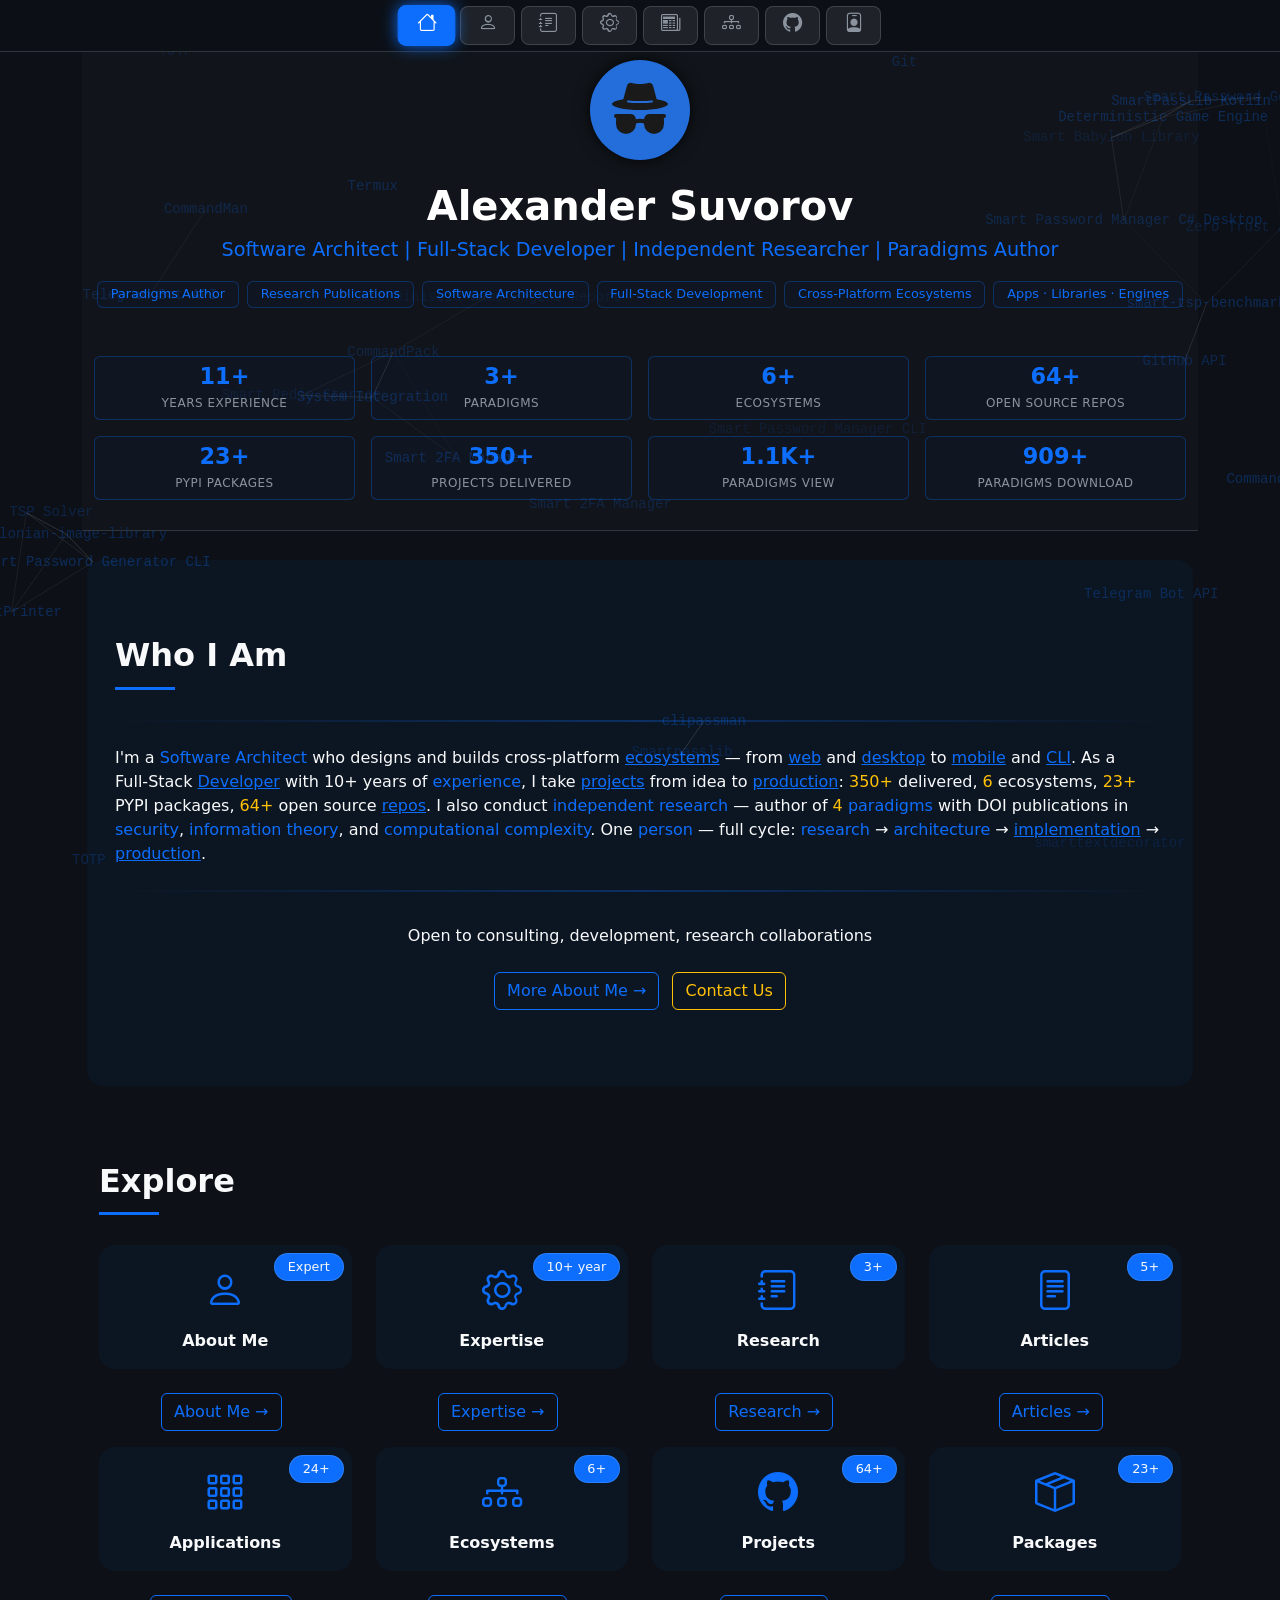
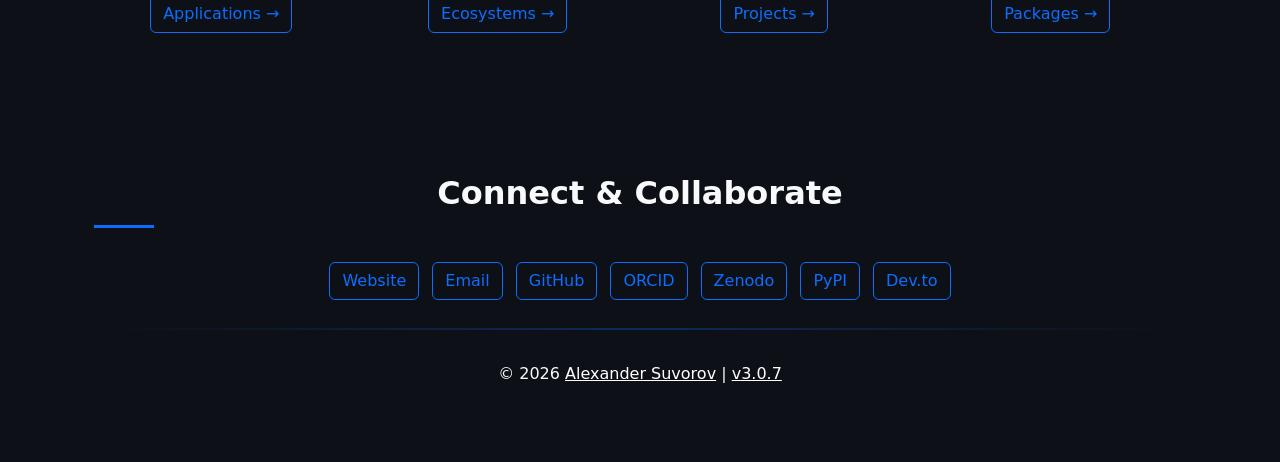
==== commit 79859293: "alexander-suvorov.ru v3.0.7" ====
--- a/index.html
+++ b/index.html
@@ -319,7 +319,7 @@
                     </div>
                     <hr>
                     <footer>
-                        <p>© <span id="currentYear"></span> <a class="author-link" target="_blank" href="https://github.com/smartlegionlab">Alexander Suvorov</a> | <a class="author-link" href="https://github.com/smartlegionlab/alexander-suvorov">v3.0.6</a></p>
+                        <p>© <span id="currentYear"></span> <a class="author-link" target="_blank" href="https://github.com/smartlegionlab">Alexander Suvorov</a> | <a class="author-link" href="https://github.com/smartlegionlab/alexander-suvorov">v3.0.7</a></p>
                     </footer>
                 </div>
             </div>
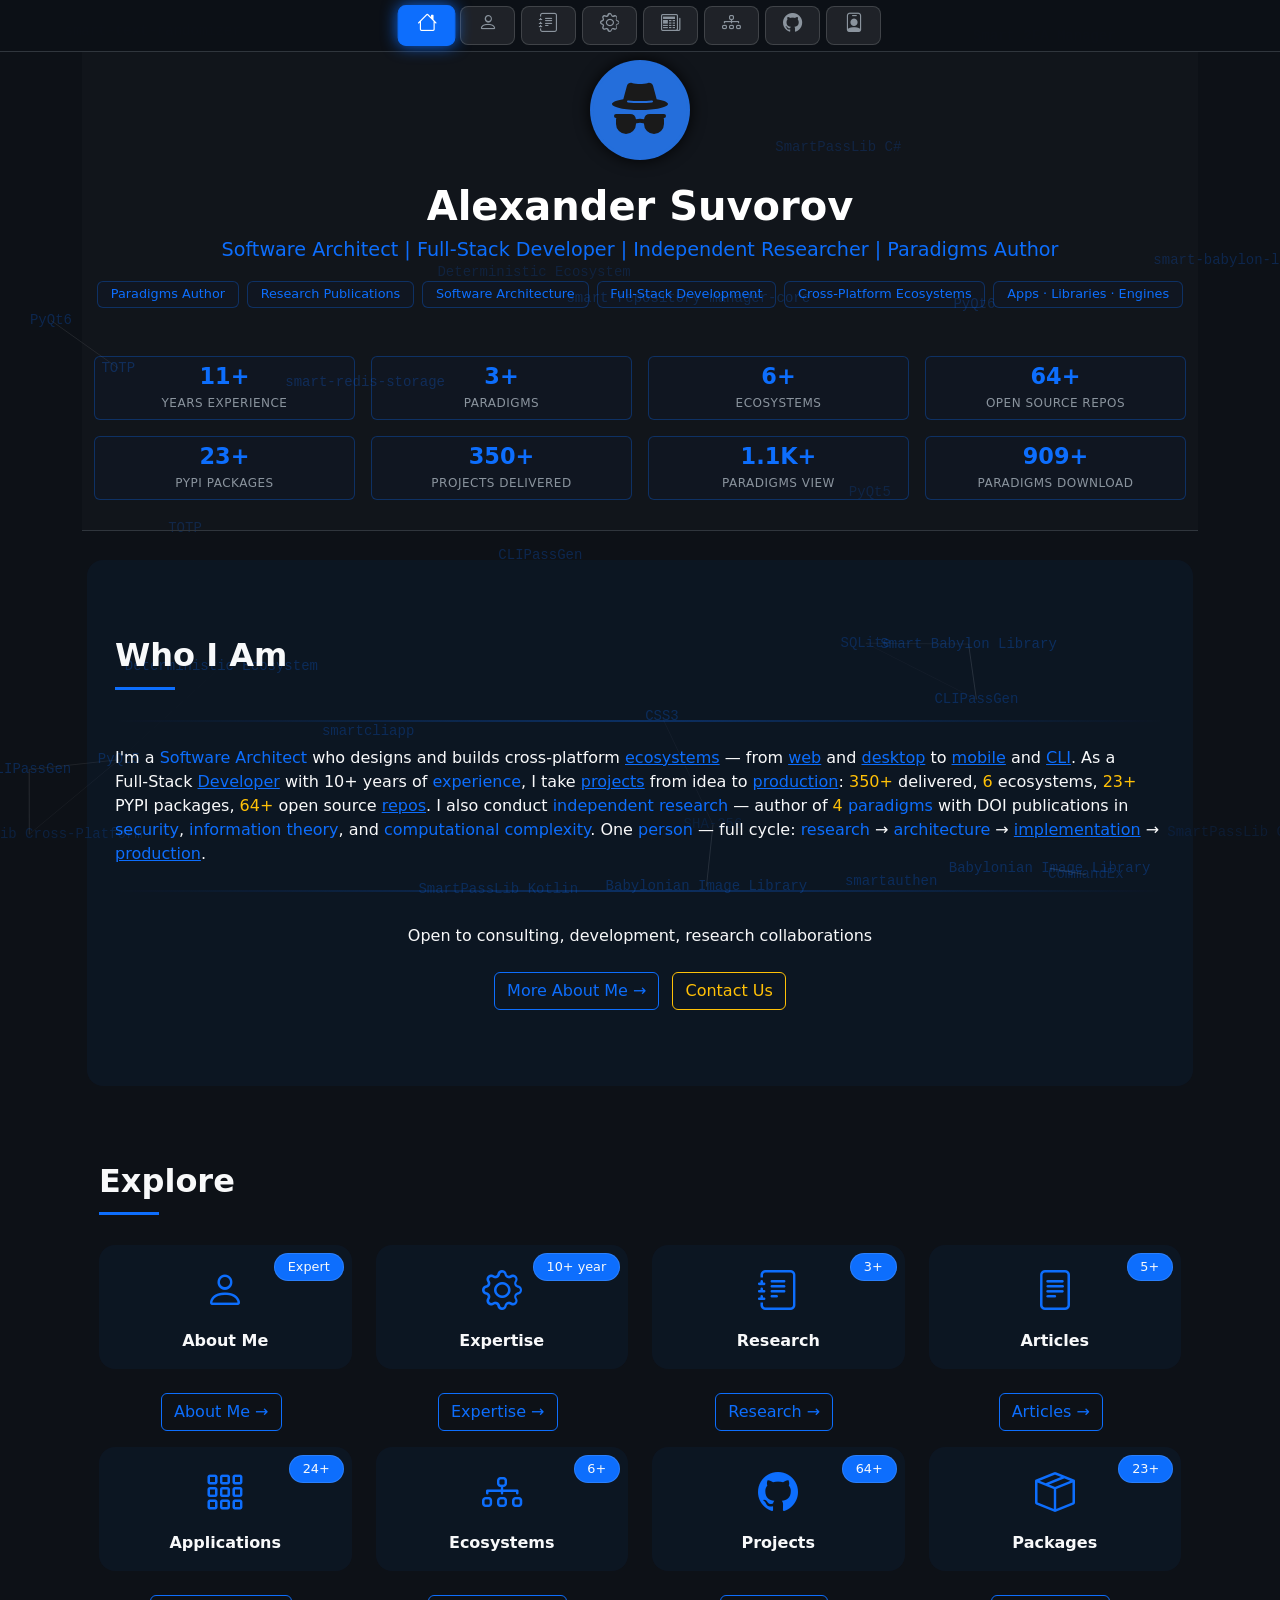
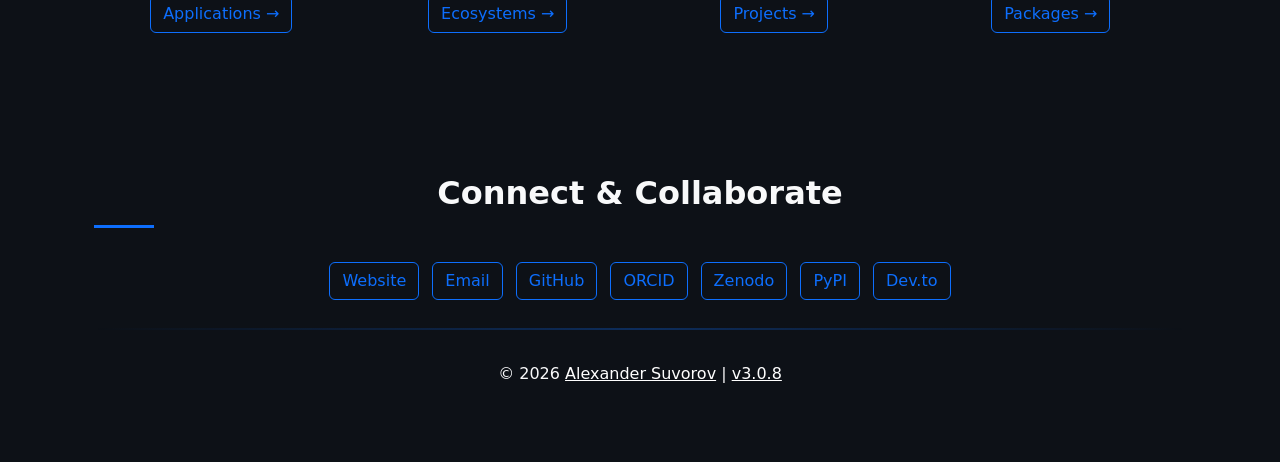
==== commit af0baac7: "alexander-suvorov.ru v3.0.8" ====
--- a/index.html
+++ b/index.html
@@ -319,7 +319,7 @@
                     </div>
                     <hr>
                     <footer>
-                        <p>© <span id="currentYear"></span> <a class="author-link" target="_blank" href="https://github.com/smartlegionlab">Alexander Suvorov</a> | <a class="author-link" href="https://github.com/smartlegionlab/alexander-suvorov">v3.0.7</a></p>
+                        <p>© <span id="currentYear"></span> <a class="author-link" target="_blank" href="https://github.com/smartlegionlab">Alexander Suvorov</a> | <a class="author-link" href="https://github.com/smartlegionlab/alexander-suvorov">v3.0.8</a></p>
                     </footer>
                 </div>
             </div>
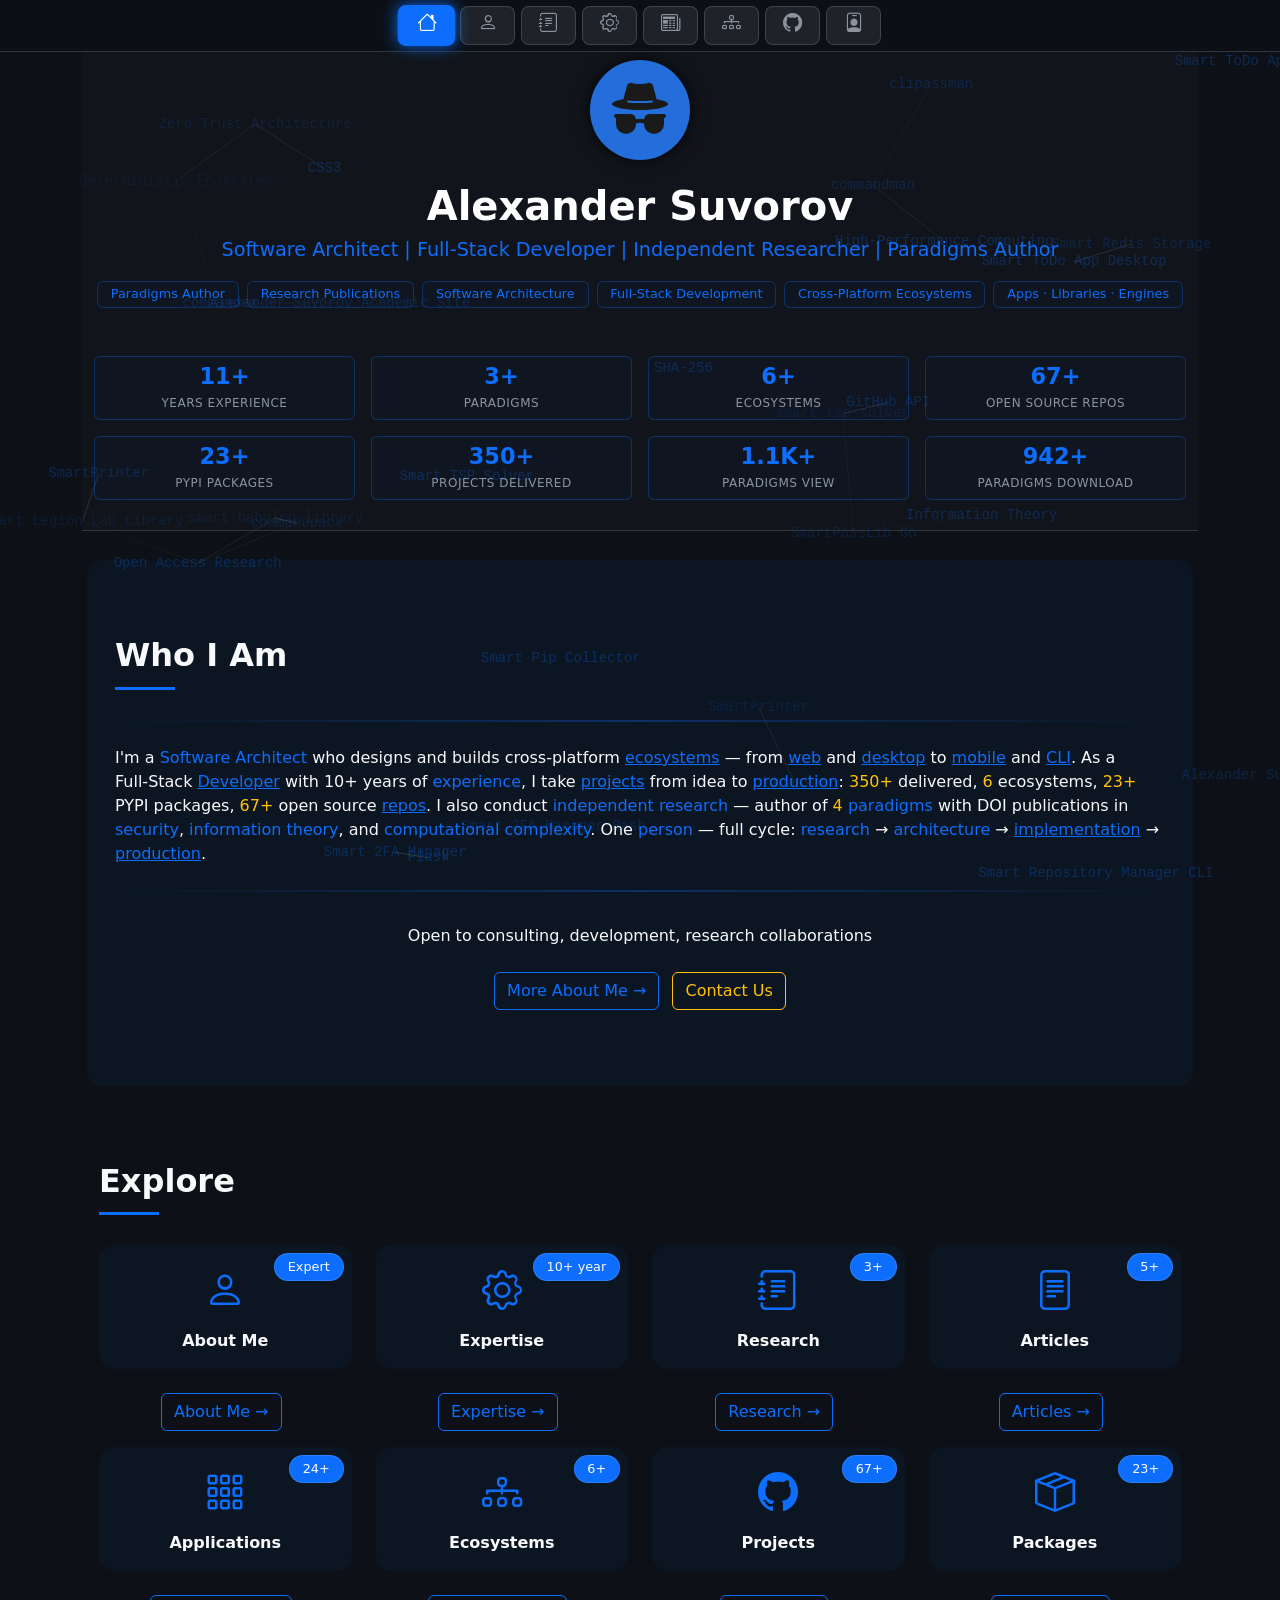
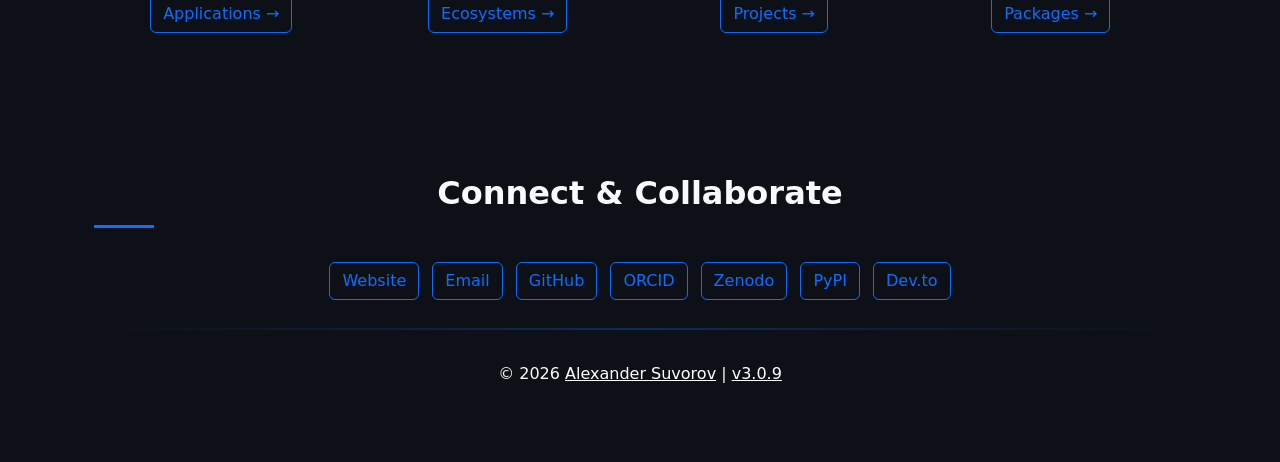
==== commit f827d554: "alexander-suvorov.ru v3.0.9" ====
--- a/index.html
+++ b/index.html
@@ -319,7 +319,7 @@
                     </div>
                     <hr>
                     <footer>
-                        <p>© <span id="currentYear"></span> <a class="author-link" target="_blank" href="https://github.com/smartlegionlab">Alexander Suvorov</a> | <a class="author-link" href="https://github.com/smartlegionlab/alexander-suvorov">v3.0.8</a></p>
+                        <p>© <span id="currentYear"></span> <a class="author-link" target="_blank" href="https://github.com/smartlegionlab">Alexander Suvorov</a> | <a class="author-link" href="https://github.com/smartlegionlab/alexander-suvorov">v3.0.9</a></p>
                     </footer>
                 </div>
             </div>
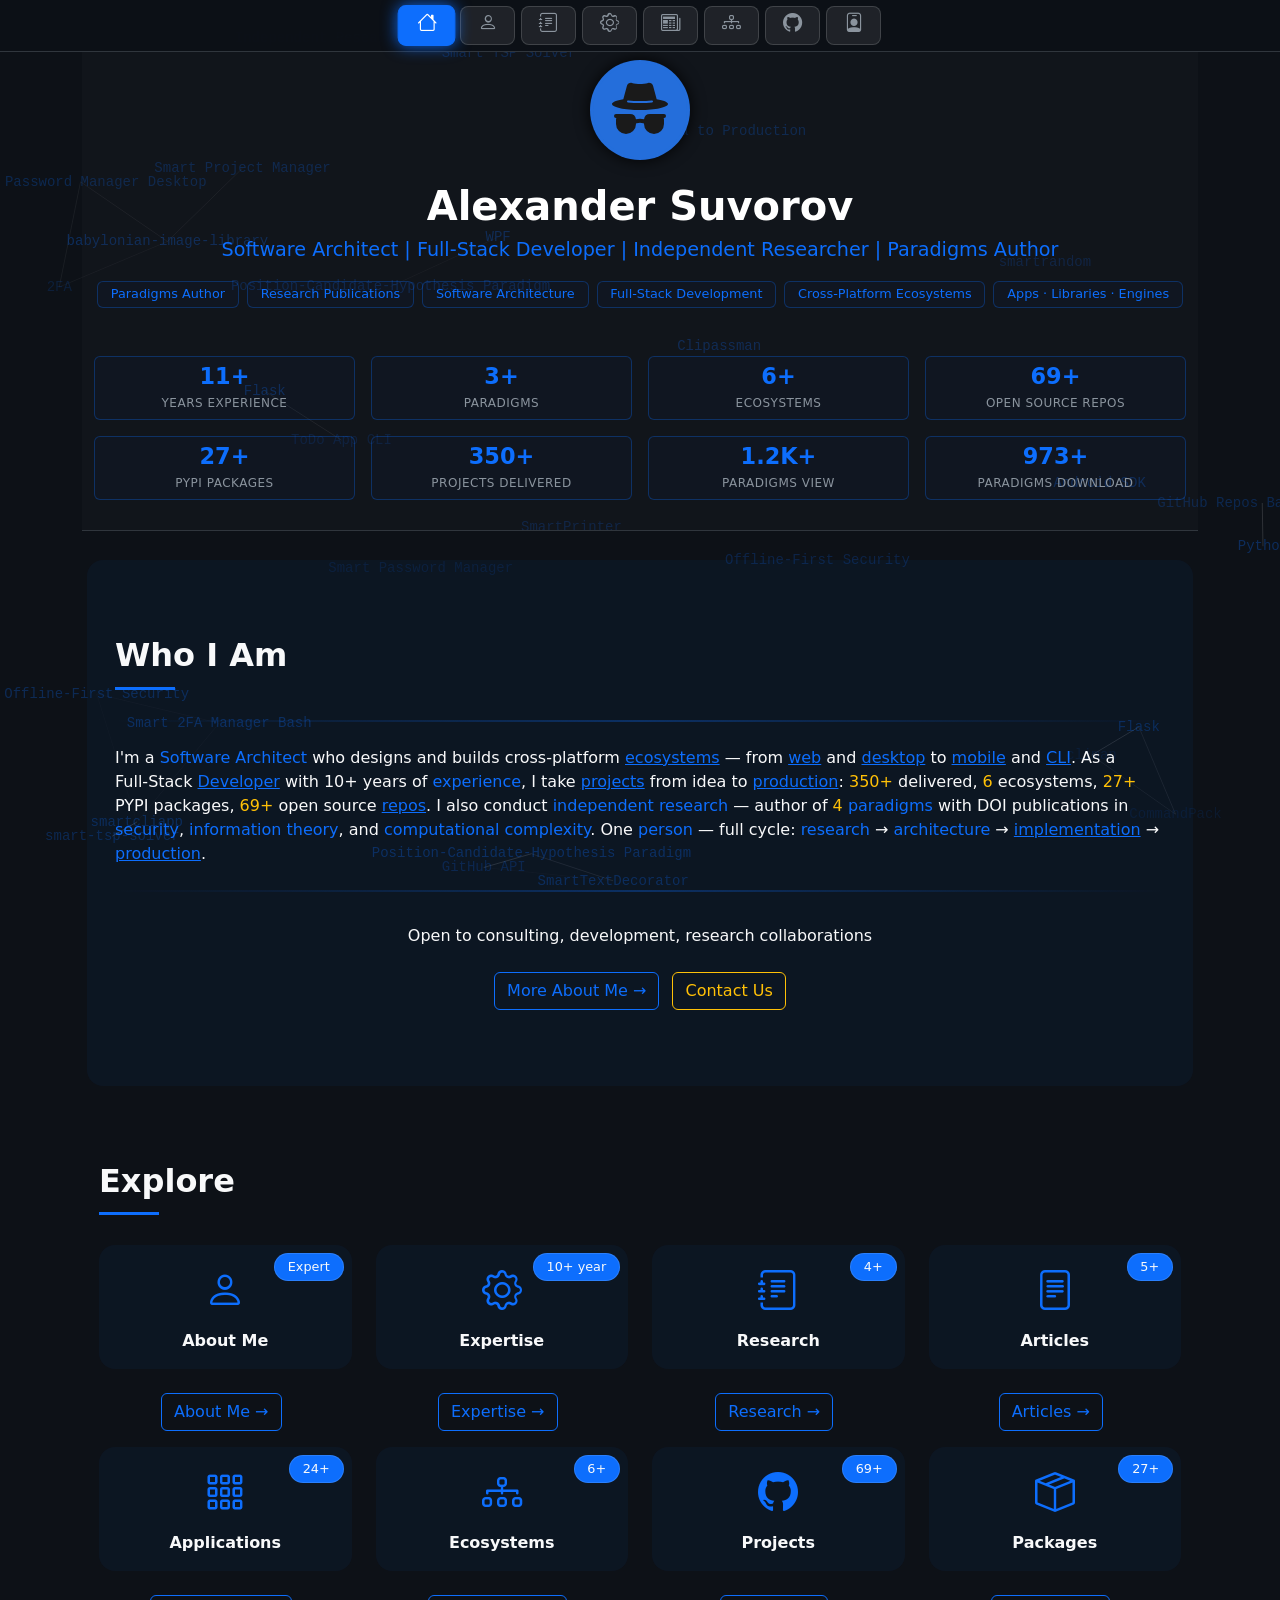
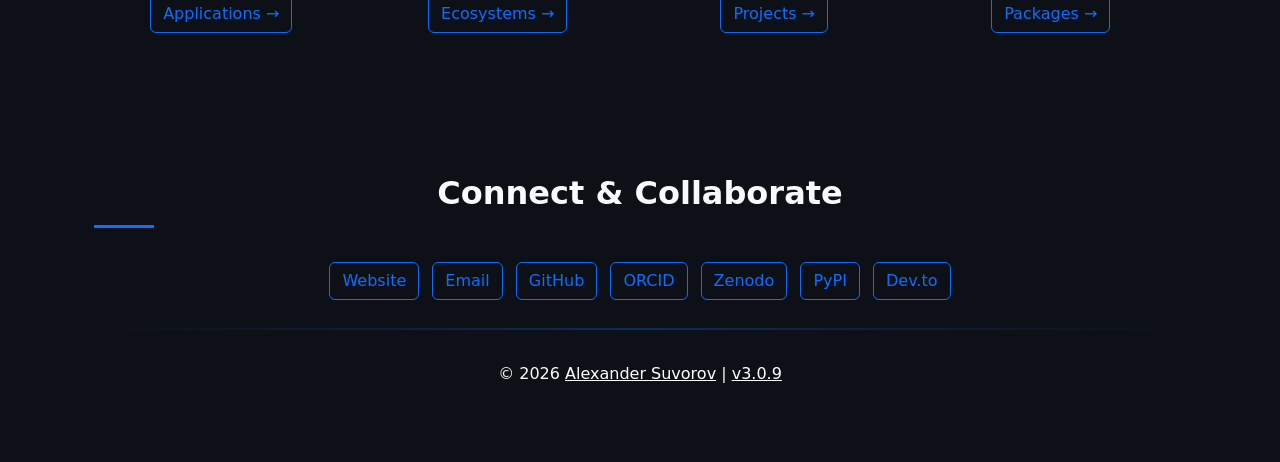
==== commit 8c332506: "feat: update data" ====
--- a/index.html
+++ b/index.html
@@ -108,13 +108,13 @@
                             </div>
                             <div class="col-12 col-md-6 col-lg-3">
                                 <div class="card-custom stat text-center p-2 rounded custom-style">
-                                    <div class="stat-number" data-smart-key="repos">65+</div>
+                                    <div class="stat-number" data-smart-key="repos">70+</div>
                                     <div class="stat-label">Open Source Repos</div>
                                 </div>
                             </div>
                             <div class="col-12 col-md-6 col-lg-3">
                                 <div class="card-custom stat text-center p-2 rounded custom-style">
-                                    <div class="stat-number" data-smart-key="pypi">25+</div>
+                                    <div class="stat-number" data-smart-key="pypi">27+</div>
                                     <div class="stat-label">PyPI Packages</div>
                                 </div>
                             </div>
@@ -174,8 +174,8 @@
                             <a target="_blank" href="https://smartlegionlab.ru">projects</a> from idea to
                             <a target="_blank" href="https://smartlegionlab.ru">production</a>: <span class="text-warning">
                             350+</span> delivered, <span class="text-warning">6</span> ecosystems,
-                            <span class="text-warning" data-smart-key="pypi">25+</span> PYPI packages,
-                            <span class="text-warning" data-smart-key="repos">65+</span>
+                            <span class="text-warning" data-smart-key="pypi">27+</span> PYPI packages,
+                            <span class="text-warning" data-smart-key="repos">69+</span>
                             open source <a target="_blank" href="https://smartlegionlab.ru">repos</a>.
                             I also conduct <a class="text-decoration-none" href="/research.html">independent research</a> — author of
                             <span class="text-warning">4</span> <a class="text-decoration-none" href="/research.html">paradigms</a>
@@ -231,7 +231,7 @@
                             <div class="col-md-3 col-6 mb-3">
                                 <a href="/research.html" class="text-decoration-none" style="display: block;">
                                     <div class="p-3 card-custom position-relative" style="background: rgba(13, 110, 253, 0.05); border-radius: 16px;">
-                                        <span class="badge bg-primary text-light rounded-pill position-absolute top-0 end-0 m-2" data-smart-key="paradigms">3+</span>
+                                        <span class="badge bg-primary text-light rounded-pill position-absolute top-0 end-0 m-2" data-smart-key="publications">4+</span>
                                         <i class="bi bi-journal-text text-primary fs-1"></i>
                                         <div class="fw-bold mt-2 text-light">Research</div>
                                     </div>
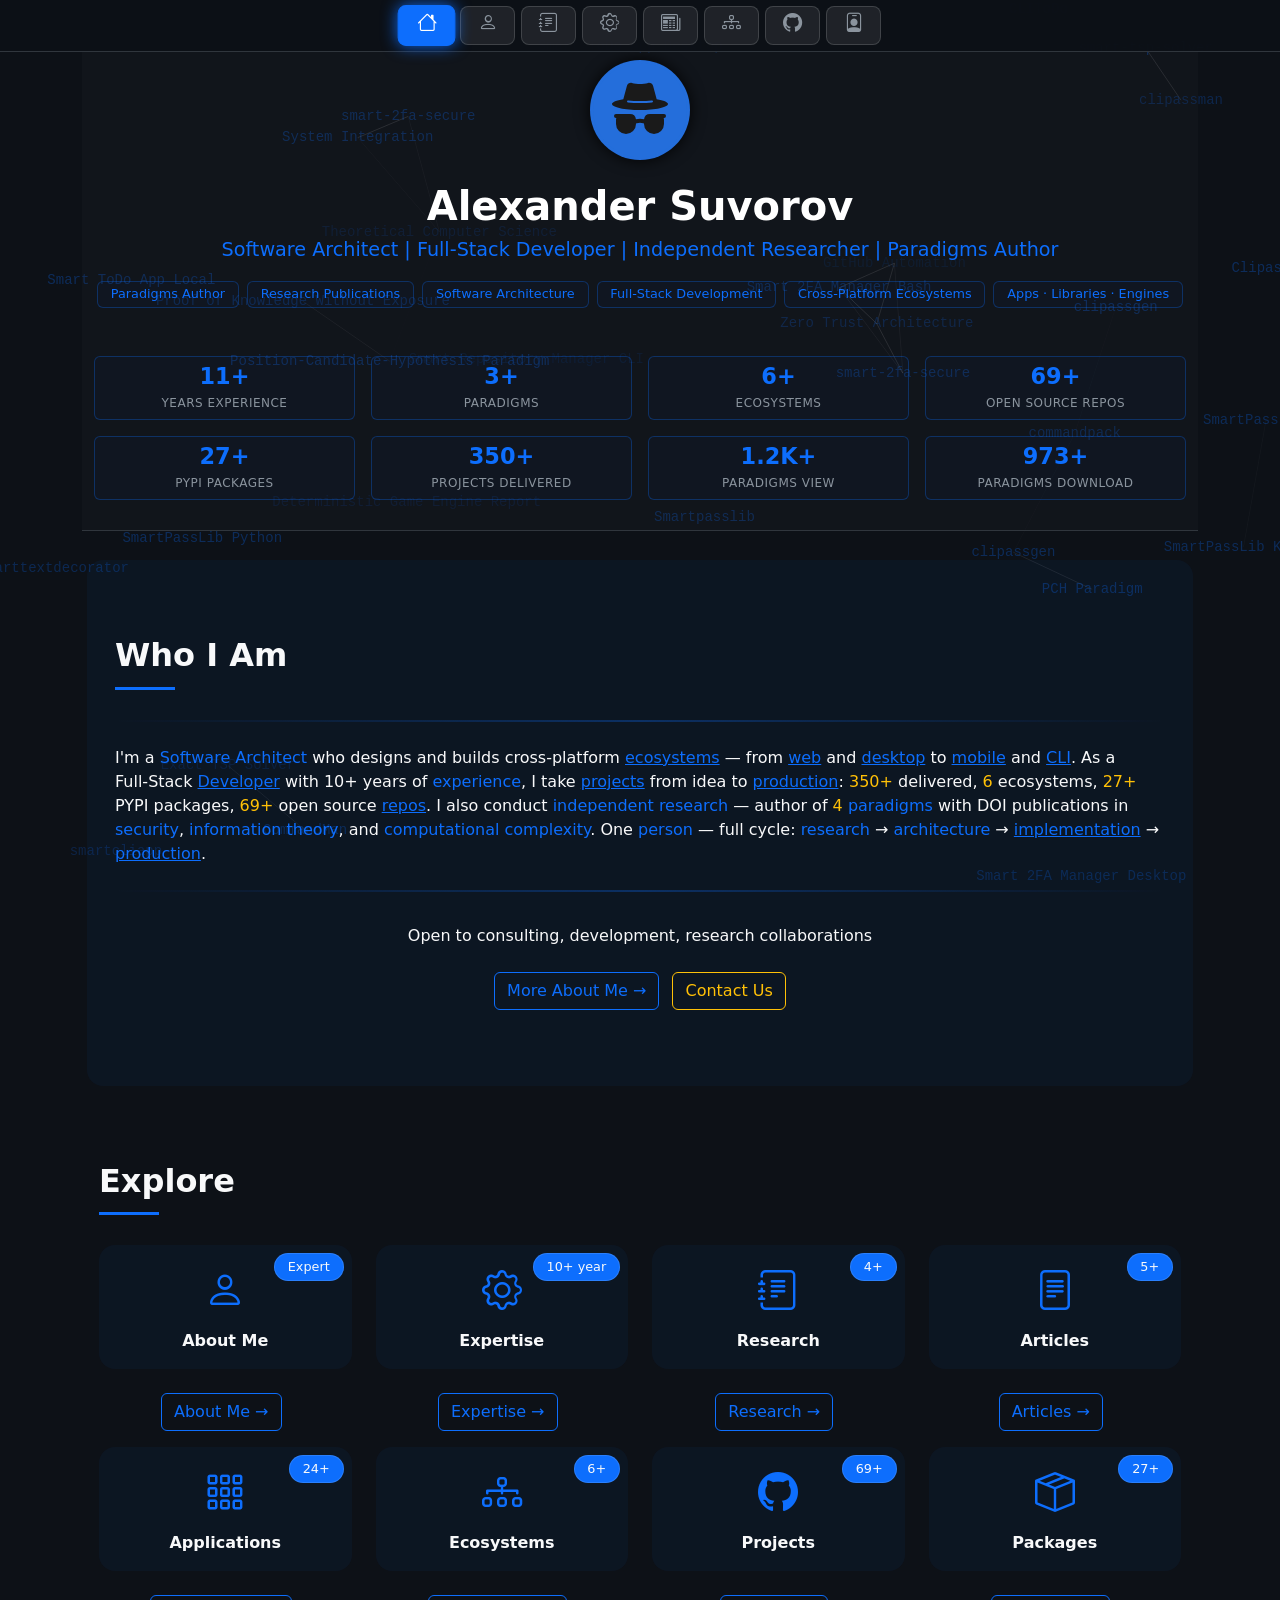
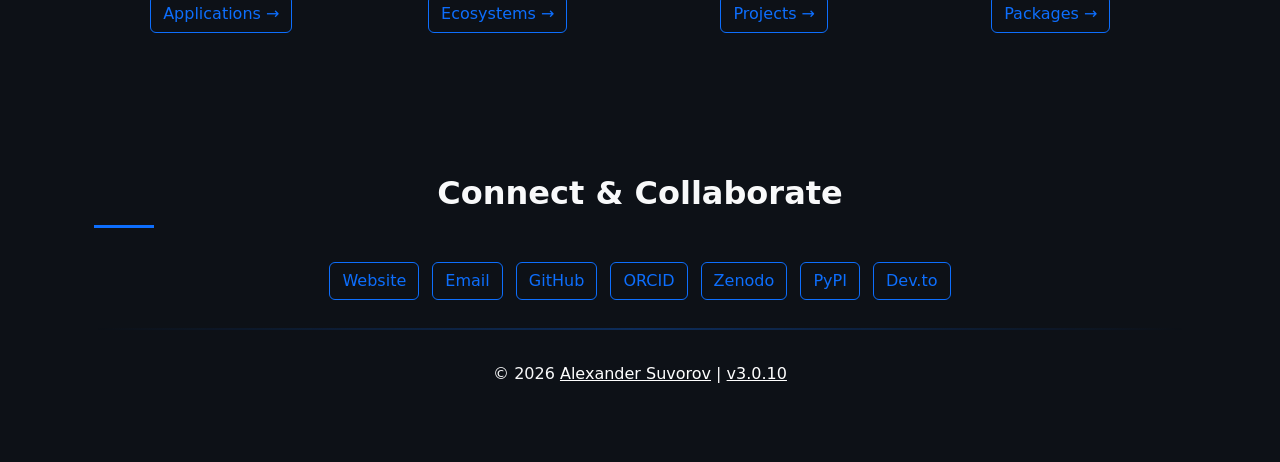
==== commit 6d577416: "alexander-suvorov.ru v3.0.10" ====
--- a/index.html
+++ b/index.html
@@ -319,7 +319,7 @@
                     </div>
                     <hr>
                     <footer>
-                        <p>© <span id="currentYear"></span> <a class="author-link" target="_blank" href="https://github.com/smartlegionlab">Alexander Suvorov</a> | <a class="author-link" href="https://github.com/smartlegionlab/alexander-suvorov">v3.0.9</a></p>
+                        <p>© <span id="currentYear"></span> <a class="author-link" target="_blank" href="https://github.com/smartlegionlab">Alexander Suvorov</a> | <a class="author-link" href="https://github.com/smartlegionlab/alexander-suvorov">v3.0.10</a></p>
                     </footer>
                 </div>
             </div>
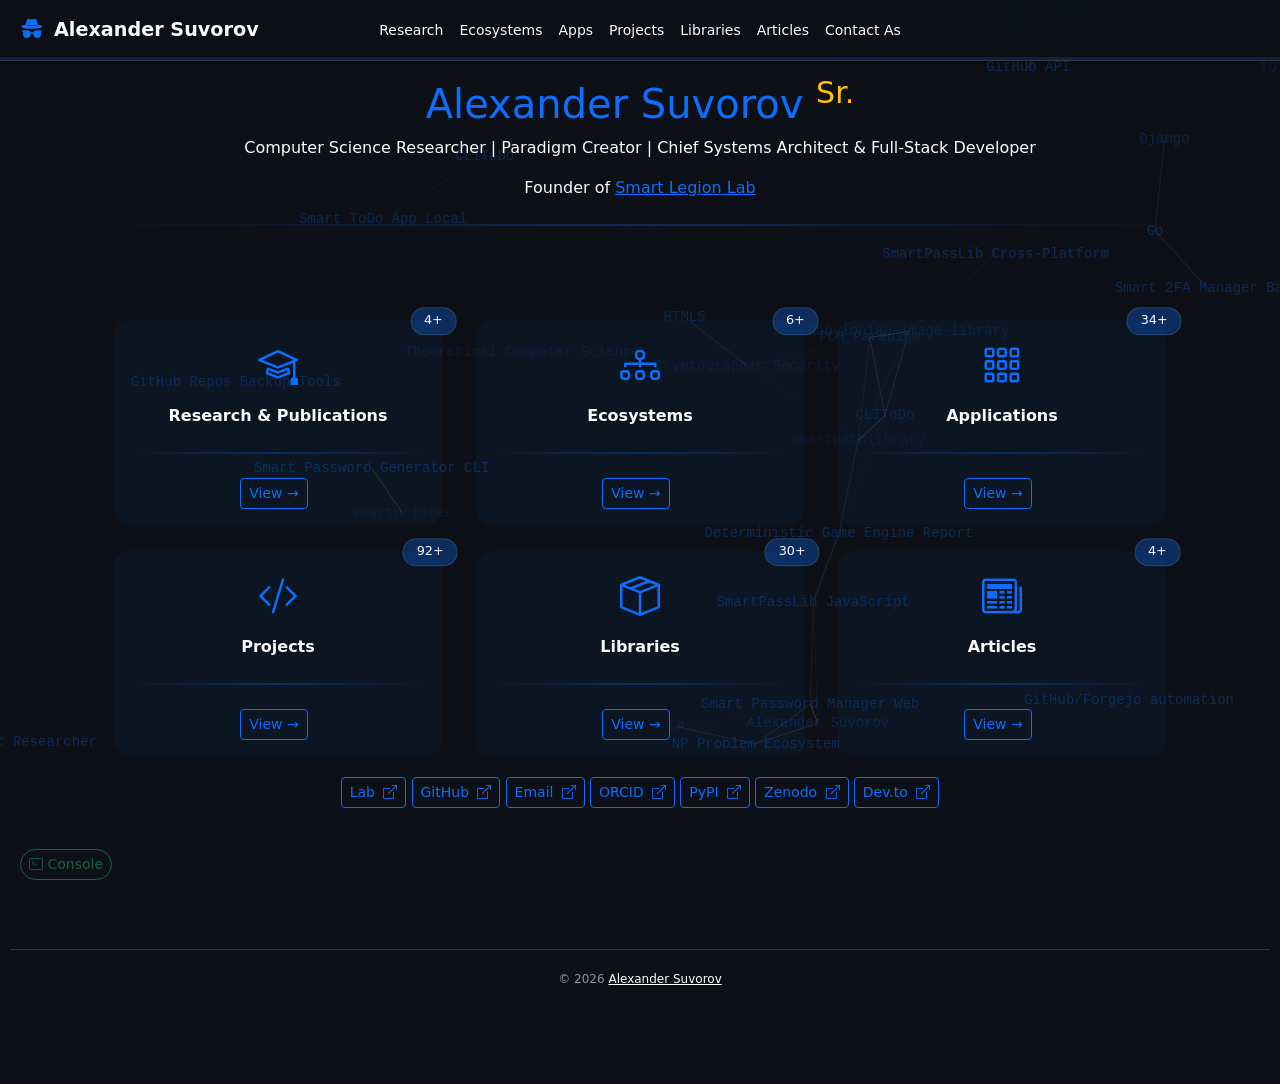
==== commit 284f9c8c: "alexander-suvorov.ru v3.1.0" ====
--- a/index.html
+++ b/index.html
@@ -1,343 +1,306 @@
 <!DOCTYPE html>
 <html lang="en">
+
 <head>
     <meta charset="UTF-8">
     <meta name="viewport" content="width=device-width, initial-scale=1.0">
-
-    <title>Alexander Suvorov · Software Architect · Full-Stack Developer · Researcher · Paradigms Author</title>
-    <meta name="description" content="Software Architect, Full-Stack Developer, Researcher. Building apps, libraries, ecosystems, paradigms. From idea to production.">
+    <title>Alexander Suvorov | CS Researcher, Paradigm Creator & Architect</title>
+    <meta name="description" content="Alexander Suvorov (smartlegionlab): Computer Science Researcher, Paradigm Creator, and Multi-Language Systems Architect with 15+ years of expertise.">
     <meta name="author" content="Alexander Suvorov">
     <meta name="copyright" content="Alexander Suvorov">
-
-    <link rel="canonical" href="https://alexander-suvorov.ru">
+    <link rel="canonical" href="https://alexander-suvorov.ru/">
     <link rel="author" href="https://github.com/smartlegionlab">
-
-    <meta property="og:title" content="Alexander Suvorov · Software Architect · Full-Stack Developer · Researcher · Paradigms Author">
-    <meta property="og:description" content="Software Architect, Full-Stack Developer, Researcher. Building apps, libraries, ecosystems, paradigms. From idea to production.">
+    <meta property="og:title" content="Alexander Suvorov | CS Researcher, Paradigm Creator & Architect">
+    <meta property="og:description" content="Alexander Suvorov (smartlegionlab): Computer Science Researcher, Paradigm Creator, and Multi-Language Systems Architect with 15+ years of expertise.">
     <meta property="og:type" content="website">
-    <meta property="og:url" content="https://alexander-suvorov.ru">
-    <meta property="og:site_name" content="Alexander Suvorov · Portfolio">
-
+    <meta property="og:url" content="https://alexander-suvorov.ru/">
+    <meta property="og:site_name" content="Alexander Suvorov | CS Researcher, Paradigm Creator & Architect">
     <script type="application/ld+json">
         {
             "@context": "https://schema.org",
             "@type": "Person",
-            "name": "Alexander Suvorov",
-            "url": "https://alexander-suvorov.ru",
-            "jobTitle": "Software Architect, Full-Stack Developer, Independent Researcher",
-            "description": "Software Architect specializing in secure, cross-platform ecosystems and zero-storage architectures. Author of 4 research paradigms with DOI. Partner with me to build your next project from idea to scale",
+            "name": "Alexander Suvorov | CS Researcher, Paradigm Creator & Architect",
+            "url": "https://alexander-suvorov.ru/",
+            "jobTitle": "Alexander Suvorov | CS Researcher, Paradigm Creator & Architect",
+            "description": "Alexander Suvorov (smartlegionlab): Computer Science Researcher, Paradigm Creator, and Multi-Language Systems Architect with 15+ years of expertise.",
             "sameAs": [
-                "https://alexander-suvorov.ru",
-                "https://github.com/smartlegionlab",
-                "https://orcid.org/0009-0006-3427-9611",
-                "https://doi.org/10.5281/zenodo.17204738",
-                "https://doi.org/10.5281/zenodo.17264327",
-                "https://doi.org/10.5281/zenodo.17383447",
-                "https://doi.org/10.5281/zenodo.17614888",
+                "https://smartlegionlab.ru",
+                 "https://github.com/smartlegionlab",
                 "https://pypi.org/user/smartlegionlab",
-                "https://dev.to/smartlegionlab",
-                "https://ru.linkedin.com/in/smartlegionlabx",
-                "https://smartlegionlab.ru"
+                "https://alexander-suvorov.ru"
             ]
         }
     </script>
-
     <meta name="theme-color" content="#0d1117">
-
     <link href="css/bootstrap/css/bootstrap.min.css" rel="stylesheet">
     <link href="css/bootstrap/bootstrap_icons/bootstrap-icons.css" rel="stylesheet">
     <link rel="stylesheet" href="css/style.css">
-
     <link rel="icon" type="image/svg+xml" href="data:image/svg+xml,<svg xmlns='http://www.w3.org/2000/svg' viewBox='0 0 100 100'><defs><linearGradient id='grad' x1='0%' y1='0%' x2='100%' y2='100%'><stop offset='0%' stop-color='%230d6efd'/><stop offset='100%' stop-color='%230b5ed7'/></linearGradient></defs><path d='M50 15 L20 30 L20 45 C20 65 35 85 50 90 C65 85 80 65 80 45 L80 30 Z' fill='url(%23grad)' stroke='%23ffffff' stroke-width='2'/><path d='M45 55 L35 45 L40 40 L45 45 L60 30 L65 35 Z' fill='%23ffffff'/></svg>">
 </head>
+
 <body>
-    <div class="scroll-progress">
-        <div class="scroll-progress-bar"></div>
-    </div>
-
-    <button class="scroll-to-top" id="scrollToTop">
-        <i class="bi bi-chevron-up"></i>
+
+<!-- nav -->
+
+<nav class="fixed-top-nav">
+    <div class="nav-container">
+        <div class="nav-left">
+            <button class="sidebar-toggle-btn" id="sidebarToggle">
+                <i class="bi bi-list"></i>
+            </button>
+            <a href="/" class="nav-logo">
+                <i class="bi bi-incognito"></i>
+                <span class="logo-text">Alexander Suvorov</span>
+            </a>
+        </div>
+
+        <div class="d-none d-lg-flex gap-3 mx-auto main-links">
+            <a href="https://smartlegionlab.ru/research.html" class="small text-light">
+                Research
+            </a>
+            <a href="https://smartlegionlab.ru/ecosystems.html" class="small text-light">
+                Ecosystems
+            </a>
+            <a href="https://smartlegionlab.ru/applications.html" class="small text-light">
+                Apps
+            </a>
+            <a href="https://smartlegionlab.ru/projects.html" class="small text-light">
+                Projects
+            </a>
+            <a href="https://smartlegionlab.ru/libraries.html" class="small text-light">
+                Libraries
+            </a>
+            <a href="https://smartlegionlab.ru/articles.html" class="small text-light">
+                Articles
+            </a>
+            <a href="https://smartlegionlab.ru/profiles/smartlegionlab.html" class="small text-light">
+                Contact As
+            </a>
+        </div>
+
+    </div>
+    <div class="nav-progress">
+        <div class="nav-progress-bar"></div>
+        <div class="nav-progress-ball">0%</div>
+    </div>
+</nav>
+
+<div class="sidebar-overlay" id="sidebarOverlay"></div>
+
+<div class="boot-sidebar" id="bootSidebar">
+    <button class="sidebar-close" id="sidebarClose">
+        <i class="bi bi-x-lg"></i>
     </button>
 
-    <div class="container">
-        <div class="paper-container">
-
-            <header class="professional-header">
+    <div class="sidebar-header">
+        <a href="/" class="logo">
+            Alexander Suvorov
+        </a>
+    </div>
+
+    <div class="sidebar-menu">
+         <a href="https://smartlegionlab.ru/research.html" class="menu-item">
+            <i class="bi bi-mortarboard"></i>
+            <span>Research & Publications</span>
+        </a>
+        <a href="https://smartlegionlab.ru/ecosystems.html" class="menu-item">
+            <i class="bi bi-diagram-3"></i>
+            <span>Ecosystems</span>
+        </a>
+        <a href="https://smartlegionlab.ru/applications.html" class="menu-item">
+            <i class="bi bi-grid-3x3-gap-fill"></i>
+            <span>Applications</span>
+        </a>
+        <a href="https://smartlegionlab.ru/projects.html" class="menu-item">
+            <i class="bi bi-code-slash"></i>
+            <span>Projects</span>
+        </a>
+        <a href="https://smartlegionlab.ru/libraries.html" class="menu-item">
+            <i class="bi bi-box-seam"></i>
+            <span>Libraries</span>
+        </a>
+        <a href="https://smartlegionlab.ru/articles.html" class="menu-item">
+            <i class="bi bi-newspaper"></i>
+            <span>Articles</span>
+        </a>
+        <a href="https://smartlegionlab.ru/profiles/smartlegionlab.html" class="menu-item">
+            <i class="bi bi-people"></i>
+            <span>Contact As</span>
+        </a>
+    </div>
+
+    <div class="sidebar-footer">
+        <p>© <a class="author-link" target="_blank" href="https://github.com/smartlegionlab">Smart Legion Lab</a></p>
+    </div>
+</div>
+
+<div class="scroll-progress">
+    <div class="scroll-progress-bar"></div>
+</div>
+
+<button class="scroll-to-top" id="scrollToTop">
+    <i class="bi bi-chevron-up"></i>
+</button>
+
+<!-- end nav -->
+
+<!-- content -->
+
+<div class="container">
+    <div class="custom-margin-top">
+
+        <h1 class="text-center text-primary">Alexander Suvorov <sup class="text-warning">Sr.</sup></h1>
+        <p class="text-center">Computer Science Researcher | Paradigm Creator | Chief Systems Architect & Full-Stack Developer </p>
+        <p class="text-center">Founder of <a href="https://smartlegionlab.ru">Smart Legion Lab</a></p>
+        <hr>
+
+        <div style="padding: 5px">
+            <div class="content-section">
                 <div class="container">
-                    <div class="header-content">
-                        <div class="main-profile-row">
-                            <div class="avatar-container">
-                                <div class="profile-avatar">
-                                    <svg xmlns="http://www.w3.org/2000/svg" width="64" height="64" class="bi bi-incognito text-dark" viewBox="0 0 16 16">
-                                        <path d="m4.736 1.968-.892 3.269-.014.058C2.113 5.568 1 6.006 1 6.5 1 7.328 4.134 8 8 8s7-.672 7-1.5c0-.494-1.113-.932-2.83-1.205l-.014-.058-.892-3.27c-.146-.533-.698-.849-1.239-.734C9.411 1.363 8.62 1.5 8 1.5s-1.411-.136-2.025-.267c-.541-.115-1.093.2-1.239.735m.015 3.867a.25.25 0 0 1 .274-.224c.9.092 1.91.143 2.975.143a30 30 0 0 0 2.975-.143.25.25 0 0 1 .05.498c-.918.093-1.944.145-3.025.145s-2.107-.052-3.025-.145a.25.25 0 0 1-.224-.274M3.5 10h2a.5.5 0 0 1 .5.5v1a1.5 1.5 0 0 1-3 0v-1a.5.5 0 0 1 .5-.5m-1.5.5q.001-.264.085-.5H2a.5.5 0 0 1 0-1h3.5a1.5 1.5 0 0 1 1.488 1.312 3.5 3.5 0 0 1 2.024 0A1.5 1.5 0 0 1 10.5 9H14a.5.5 0 0 1 0 1h-.085q.084.236.085.5v1a2.5 2.5 0 0 1-5 0v-.14l-.21-.07a2.5 2.5 0 0 0-1.58 0l-.21.07v.14a2.5 2.5 0 0 1-5 0zm8.5-.5h2a.5.5 0 0 1 .5.5v1a1.5 1.5 0 0 1-3 0v-1a.5.5 0 0 1 .5-.5"/>
-                                    </svg>
-                                </div>
-                            </div>
-                            <div class="profile-info">
-                                <h1 class="name">Alexander Suvorov</h1>
-                                <p class="title text-primary">Software Architect | Full-Stack Developer | Independent Researcher | Paradigms Author</p>
-                                <div class="badges">
-                                    <span class="badge bg-primary custom-style">Paradigms Author</span>
-                                    <span class="badge bg-primary custom-style">Research Publications</span>
-                                    <span class="badge bg-primary custom-style">Software Architecture</span>
-                                    <span class="badge bg-primary custom-style">Full‑Stack Development</span>
-                                    <span class="badge bg-primary custom-style">Cross‑Platform Ecosystems</span>
-                                    <span class="badge bg-primary custom-style">Apps · Libraries · Engines</span>
-                                </div>
-                            </div>
-                        </div>
-
-                        <div class="row g-3 mt-3">
-                            <div class="col-12 col-md-6 col-lg-3">
-                                <div class="card-custom stat text-center p-2 rounded custom-style">
-                                    <div class="stat-number" data-smart-key="experience">10+</div>
-                                    <div class="stat-label">Years Experience</div>
-                                </div>
-                            </div>
-                            <div class="col-12 col-md-6 col-lg-3">
-                                <div class="card-custom stat text-center p-2 rounded custom-style">
-                                    <div class="stat-number" data-smart-key="paradigms">4+</div>
-                                    <div class="stat-label">Paradigms</div>
-                                </div>
-                            </div>
-                            <div class="col-12 col-md-6 col-lg-3">
-                                <div class="card-custom stat text-center p-2 rounded custom-style">
-                                    <div class="stat-number" data-smart-key="ecosystems">6+</div>
-                                    <div class="stat-label">Ecosystems</div>
-                                </div>
-                            </div>
-                            <div class="col-12 col-md-6 col-lg-3">
-                                <div class="card-custom stat text-center p-2 rounded custom-style">
-                                    <div class="stat-number" data-smart-key="repos">70+</div>
-                                    <div class="stat-label">Open Source Repos</div>
-                                </div>
-                            </div>
-                            <div class="col-12 col-md-6 col-lg-3">
-                                <div class="card-custom stat text-center p-2 rounded custom-style">
-                                    <div class="stat-number" data-smart-key="pypi">27+</div>
-                                    <div class="stat-label">PyPI Packages</div>
-                                </div>
-                            </div>
-                            <div class="col-12 col-md-6 col-lg-3">
-                                <div class="card-custom stat text-center p-2 rounded custom-style">
-                                    <div class="stat-number" data-smart-key="projects">350+</div>
-                                    <div class="stat-label">Projects Delivered</div>
-                                </div>
-                            </div>
-                            <div class="col-12 col-md-6 col-lg-3">
-                                <div class="card-custom stat text-center p-2 rounded custom-style">
-                                    <div class="stat-number" data-smart-key="paradigm.unique_views">1K+</div>
-                                    <div class="stat-label">Paradigms View</div>
-                                </div>
-                            </div>
-                            <div class="col-12 col-md-6 col-lg-3">
-                                <div class="card-custom stat text-center p-2 rounded custom-style">
-                                    <div class="stat-number" data-smart-key="paradigm.unique_downloads">850+</div>
-                                    <div class="stat-label">Paradigms Download</div>
-                                </div>
-                            </div>
-                        </div>
-
+                    <div class="row text-center">
+                        <div class="col-lg-4 col-md-6 col-sm-12 col-12 mb-3">
+                            <div class="p-3 card-custom position-relative explore-block-style">
+                                <span class="badge text-light rounded-pill position-absolute smart-badge" data-smart-key="publications">
+                                    4+
+                                </span>
+                                <i class="bi bi-mortarboard text-primary fs-1"></i>
+                                <div class="fw-bold mt-2 text-light">Research & Publications</div>
+                                <hr>
+                                <div class="text-center mt-4">
+                                    <a href="https://smartlegionlab.ru/research.html" class="btn btn-sm btn-outline-primary me-2">View →</a>
+                                </div>
+                            </div>
+                        </div>
+                        <div class="col-lg-4 col-md-6 col-sm-12 col-12 mb-3">
+                            <div class="p-3 card-custom position-relative explore-block-style">
+                                <span class="badge text-light rounded-pill position-absolute smart-badge" data-smart-key="ecosystems">
+                                    6+
+                                </span>
+                                <i class="bi bi-diagram-3 text-primary fs-1"></i>
+                                <div class="fw-bold mt-2 text-light">Ecosystems</div>
+                                <hr>
+                                <div class="text-center mt-4">
+                                    <a href="https://smartlegionlab.ru/ecosystems.html" class="btn btn-sm btn-outline-primary me-2">View →</a>
+                                </div>
+                            </div>
+                        </div>
+                        <div class="col-lg-4 col-md-6 col-sm-12 col-12 mb-3">
+                            <div class="p-3 card-custom position-relative explore-block-style">
+                                <span class="badge text-light rounded-pill position-absolute smart-badge">
+                                    34+
+                                </span>
+                                <i class="bi bi-grid-3x3-gap text-primary fs-1"></i>
+                                <div class="fw-bold mt-2 text-light">Applications</div>
+                                <hr>
+                                <div class="text-center mt-4">
+                                    <a href="https://smartlegionlab.ru/applications.html" class="btn btn-sm btn-outline-primary me-2">View →</a>
+                                </div>
+                            </div>
+                        </div>
+                        <div class="col-lg-4 col-md-6 col-sm-12 col-12 mb-3">
+                            <div class="p-3 card-custom position-relative explore-block-style">
+                                <span class="badge text-light rounded-pill position-absolute smart-badge">
+                                    92+
+                                </span>
+                                <i class="bi bi-code-slash text-primary fs-1"></i>
+                                <div class="fw-bold mt-2 text-light">Projects</div>
+                                <hr>
+                                <div class="text-center mt-4">
+                                    <a href="https://smartlegionlab.ru/projects.html" class="btn btn-sm btn-outline-primary me-2">View →</a>
+                                </div>
+                            </div>
+                        </div>
+                        <div class="col-lg-4 col-md-6 col-sm-12 col-12 mb-3">
+                            <div class="p-3 card-custom position-relative explore-block-style">
+                                <span class="badge text-light rounded-pill position-absolute smart-badge" data-smart-key="libraries">
+                                    25+
+                                </span>
+                                <i class="bi bi-box-seam text-primary fs-1"></i>
+                                <div class="fw-bold mt-2 text-light">Libraries</div>
+                                <hr>
+                                <div class="text-center mt-4">
+                                    <a href="https://smartlegionlab.ru/libraries.html" class="btn btn-sm btn-outline-primary me-2">View →</a>
+                                </div>
+                            </div>
+                        </div>
+                        <div class="col-lg-4 col-md-6 col-sm-12 col-12 mb-3">
+                            <div class="p-3 card-custom position-relative explore-block-style">
+                                <span class="badge text-light rounded-pill position-absolute smart-badge" data-smart-key="articles">
+                                    4+
+                                </span>
+                                <i class="bi bi-newspaper text-primary fs-1"></i>
+                                <div class="fw-bold mt-2 text-light">Articles</div>
+                                <hr>
+                                <div class="text-center mt-4">
+                                    <a href="https://smartlegionlab.ru/articles.html" class="btn btn-sm btn-outline-primary me-2">View →</a>
+                                </div>
+                            </div>
+                        </div>
+
+                        <div class="btn-group-sm mb-3" role="group" aria-label="Button group" style="width: 100%">
+                            <a target="_blank" href="https://smartlegionlab.ru" class="btn btn-outline-primary">Lab <i class="bi bi-box-arrow-up-right ms-1"></i></a>
+                            <a target="_blank" href="https://github.com/smartlegionlab" class="btn btn-outline-primary">GitHub <i class="bi bi-box-arrow-up-right ms-1"></i></a>
+                            <a target="_blank" href="mailto:smartlegionlab@gmail.com" class="btn btn-outline-primary">Email <i class="bi bi-box-arrow-up-right ms-1"></i></a>
+                            <a target="_blank" href="https://orcid.org/0009-0006-3427-9611" class="btn btn-outline-primary">ORCID <i class="bi bi-box-arrow-up-right ms-1"></i></a>
+                            <a target="_blank" href="https://pypi.org/user/smartlegionlab/" class="btn btn-outline-primary">PyPI <i class="bi bi-box-arrow-up-right ms-1"></i></a>
+                            <a target="_blank" href="https://zenodo.org/records/17204738" class="btn btn-outline-primary">Zenodo <i class="bi bi-box-arrow-up-right ms-1"></i></a>
+                            <a target="_blank" href="https://dev.to/smartlegionlab" class="btn btn-outline-primary">Dev.to <i class="bi bi-box-arrow-up-right ms-1"></i></a>
+                        </div>
                     </div>
                 </div>
-            </header>
-
-            <main style="padding: 5px">
-                <nav class="mobile-navigation" id="mobileNav">
-                    <div class="mobile-nav-container">
-                        <a href="/" class="mobile-nav-btn active" aria-label="Go to Home page"><i class="bi bi-house"></i></a>
-                        <a href="/about.html" class="mobile-nav-btn" aria-label="Go to About page"><i class="bi bi-person"></i></a>
-                        <a href="/research.html" class="mobile-nav-btn" aria-label="Go to Research page"><i class="bi bi-journal-text"></i></a>
-                        <a href="/expertise.html" class="mobile-nav-btn" aria-label="Go to Expertise page"><i class="bi bi-gear"></i></a>
-                        <a href="/articles.html" class="mobile-nav-btn" aria-label="Go to Articles page"><i class="bi bi-newspaper"></i></a>
-                        <a target="_blank" href="https://smartlegionlab.ru" class="mobile-nav-btn" aria-label="Go to smartlegionlab.ru"><i class="bi bi-diagram-3"></i></a>
-                        <a target="_blank" href="https://githib.com/smartlegionlab" class="mobile-nav-btn" aria-label="Go to Github @smartlegionlab"><i class="bi bi-github"></i></a>
-                        <a target="_blank" href="https://orcid.org/0009-0006-3427-9611" class="mobile-nav-btn" aria-label="Go to ORCID 0009-0006-3427-9611"><i class="bi bi-person-badge"></i></a>
-                    </div>
-                </nav>
-                <br>
-
-                <div class="col-md-12 col-12 mb-3">
-                    <div class="p-3 card-custom" style="background: rgba(13, 110, 253, 0.05); border-radius: 16px;">
-                        <div class="content-section">
-                    <div class="container">
-                        <h2 class="section-title">Who I Am</h2>
-                        <hr>
-                        <p>
-                            I'm a <a href="/about.html" class="text-decoration-none">Software Architect</a> who designs and builds
-                            cross‑platform <a target="_blank" href="https://smartlegionlab.ru">ecosystems</a> —
-                            from <a target="_blank" href="https://github.com/smartlegionlab/smart-social-network">web</a>
-                            and <a target="_blank" href="https://github.com/smartlegionlab/SmartPasswordManagerCsharpDesktop">desktop</a> to
-                            <a target="_blank" href="https://github.com/smartlegionlab/smart-2fa-manager-android">mobile</a> and
-                            <a target="_blank" href="https://github.com/smartlegionlab/clipassman">CLI</a>. As a Full‑Stack <a target="_blank" href="https://github.com/smartlegionlab/">Developer</a> with 10+ years of
-                            <a class="text-decoration-none" href="/expertise.html">experience</a>, I take
-                            <a target="_blank" href="https://smartlegionlab.ru">projects</a> from idea to
-                            <a target="_blank" href="https://smartlegionlab.ru">production</a>: <span class="text-warning">
-                            350+</span> delivered, <span class="text-warning">6</span> ecosystems,
-                            <span class="text-warning" data-smart-key="pypi">27+</span> PYPI packages,
-                            <span class="text-warning" data-smart-key="repos">69+</span>
-                            open source <a target="_blank" href="https://smartlegionlab.ru">repos</a>.
-                            I also conduct <a class="text-decoration-none" href="/research.html">independent research</a> — author of
-                            <span class="text-warning">4</span> <a class="text-decoration-none" href="/research.html">paradigms</a>
-                            with DOI publications in <a class="text-decoration-none" href="/research/pointer-based-security.html">security</a>,
-                            <a class="text-decoration-none" href="/research/local-data-regeneration.html">information theory</a>,
-                            and <a class="text-decoration-none" href="/research/position-candidate-hypothesis.html">computational complexity</a>.
-                            One <a class="text-decoration-none" href="/about.html">person</a> — full cycle: <a class="text-decoration-none" href="/research.html">research</a>
-                            → <a class="text-decoration-none" href="/expertise.html">architecture</a> →
-                            <a target="_blank" href="https://smartlegionlab.ru">implementation</a> → <a target="_blank" href="https://smartlegionlab.ru">production</a>.
-                        </p>
-                        <hr>
-                        <div class="text-center mt-3">
-                            <span>Open to consulting, development, research collaborations</span>
-                        </div>
-
-                        <div class="text-center mt-4">
-                            <a href="/about.html" class="btn btn-outline-primary me-2">More About Me →</a>
-                            <a href="mailto:smartlegionlab@gmail.com" class="btn btn-outline-warning">Contact Us</a>
-                        </div>
-                    </div>
-                </div>
-                    </div>
-                </div>
-
-                <div class="content-section">
-                    <div class="container">
-                        <h2 class="section-title">Explore</h2>
-                        <div class="row text-center">
-                            <div class="col-md-3 col-6 mb-3">
-                                <a href="/about.html" class="text-decoration-none" style="display: block;">
-                                    <div class="p-3 card-custom position-relative" style="background: rgba(13, 110, 253, 0.05); border-radius: 16px;">
-                                        <span class="badge bg-primary text-light rounded-pill position-absolute top-0 end-0 m-2">Expert</span>
-                                        <i class="bi bi-person text-primary fs-1"></i>
-                                        <div class="fw-bold mt-2 text-light">About Me</div>
-                                    </div>
-                                </a>
-                                <div class="text-center mt-4">
-                                    <a href="/about.html" class="btn btn-outline-primary me-2">About Me →</a>
-                                </div>
-                            </div>
-                            <div class="col-md-3 col-6 mb-3">
-                                <a href="/expertise.html" class="text-decoration-none" style="display: block;">
-                                    <div class="p-3 card-custom position-relative" style="background: rgba(13, 110, 253, 0.05); border-radius: 16px;">
-                                        <span class="badge bg-primary text-light rounded-pill position-absolute top-0 end-0 m-2">10+ year</span>
-                                        <i class="bi bi-gear text-primary fs-1"></i>
-                                        <div class="fw-bold mt-2 text-light">Expertise</div>
-                                    </div>
-                                </a>
-                                <div class="text-center mt-4">
-                                    <a href="/expertise.html" class="btn btn-outline-primary me-2">Expertise →</a>
-                                </div>
-                            </div>
-                            <div class="col-md-3 col-6 mb-3">
-                                <a href="/research.html" class="text-decoration-none" style="display: block;">
-                                    <div class="p-3 card-custom position-relative" style="background: rgba(13, 110, 253, 0.05); border-radius: 16px;">
-                                        <span class="badge bg-primary text-light rounded-pill position-absolute top-0 end-0 m-2" data-smart-key="publications">4+</span>
-                                        <i class="bi bi-journal-text text-primary fs-1"></i>
-                                        <div class="fw-bold mt-2 text-light">Research</div>
-                                    </div>
-                                </a>
-                                <div class="text-center mt-4">
-                                    <a href="/research.html" class="btn btn-outline-primary me-2">Research →</a>
-                                </div>
-                            </div>
-                            <div class="col-md-3 col-6 mb-3">
-                                <a href="/articles.html" class="text-decoration-none" style="display: block;">
-                                    <div class="p-3 card-custom position-relative" style="background: rgba(13, 110, 253, 0.05); border-radius: 16px;">
-                                        <span class="badge bg-primary text-light rounded-pill position-absolute top-0 end-0 m-2" data-smart-key="articles">5+</span>
-                                        <i class="bi bi-file-text text-primary fs-1"></i>
-                                        <div class="fw-bold mt-2 text-light">Articles</div>
-                                    </div>
-                                </a>
-                                <div class="text-center mt-4">
-                                    <a href="/articles.html" class="btn btn-outline-primary me-2">Articles →</a>
-                                </div>
-                            </div>
-                            <div class="col-md-3 col-6 mb-3">
-                                <a target="_blank" href="https://smartlegionlab.ru/applications.html" class="text-decoration-none" style="display: block;">
-                                    <div class="p-3 card-custom position-relative" style="background: rgba(13, 110, 253, 0.05); border-radius: 16px;">
-                                        <span class="badge bg-primary text-light rounded-pill position-absolute top-0 end-0 m-2" data-smart-key="applications">20+</span>
-                                        <i class="bi bi-grid-3x3-gap text-primary fs-1"></i>
-                                        <div class="fw-bold mt-2 text-light">Applications</div>
-                                    </div>
-                                </a>
-                                <div class="text-center mt-4">
-                                    <a target="_blank" href="https://smartlegionlab.ru/applications.html" class="btn btn-outline-primary me-2">Applications →</a>
-                                </div>
-                            </div>
-                            <div class="col-md-3 col-6 mb-3">
-                                <a target="_blank" href="https://smartlegionlab.ru/ecosystems.html" class="text-decoration-none" style="display: block;">
-                                    <div class="p-3 card-custom position-relative" style="background: rgba(13, 110, 253, 0.05); border-radius: 16px;">
-                                        <span class="badge bg-primary text-light rounded-pill position-absolute top-0 end-0 m-2" data-smart-key="ecosystems">6+</span>
-                                        <i class="bi bi-diagram-3 text-primary fs-1"></i>
-                                        <div class="fw-bold mt-2 text-light">Ecosystems</div>
-                                    </div>
-                                </a>
-                                <div class="text-center mt-4">
-                                    <a target="_blank" href="https://smartlegionlab.ru/ecosystems.html" class="btn btn-outline-primary me-2">Ecosystems →</a>
-                                </div>
-                            </div>
-                            <div class="col-md-3 col-6 mb-3">
-                                <a target="_blank" href="https://smartlegionlab.ru/projects.html" class="text-decoration-none" style="display: block;">
-                                    <div class="p-3 card-custom position-relative" style="background: rgba(13, 110, 253, 0.05); border-radius: 16px;">
-                                        <span class="badge bg-primary text-light rounded-pill position-absolute top-0 end-0 m-2" data-smart-key="repos">64+</span>
-                                        <i class="bi bi-github text-primary fs-1"></i>
-                                        <div class="fw-bold mt-2 text-light">Projects</div>
-                                    </div>
-                                </a>
-                                <div class="text-center mt-4">
-                                    <a target="_blank" href="https://smartlegionlab.ru/projects.html" class="btn btn-outline-primary me-2">Projects →</a>
-                                </div>
-                            </div>
-                            <div class="col-md-3 col-6 mb-3">
-                                <a target="_blank" href="https://smartlegionlab.ru/packages.html" class="text-decoration-none" style="display: block;">
-                                    <div class="p-3 card-custom position-relative" style="background: rgba(13, 110, 253, 0.05); border-radius: 16px;">
-                                        <span class="badge bg-primary text-light rounded-pill position-absolute top-0 end-0 m-2" data-smart-key="pypi">25+</span>
-                                        <i class="bi bi-box-seam text-primary fs-1"></i>
-                                            <div class="fw-bold mt-2 text-light">Packages</div>
-                                    </div>
-                                </a>
-                                <div class="text-center mt-4">
-                                    <a target="_blank" href="https://smartlegionlab.ru/packages.html" class="btn btn-outline-primary me-2">Packages →</a>
-                                </div>
-                            </div>
-                        </div>
-                    </div>
-                </div>
-            </main>
-
-            <div class="content-section">
-                <div class="container text-center">
-                    <h2 class="section-title">Connect & Collaborate</h2>
-                    <div class="mb-4">
-                        <a target="_blank" href="https://smartlegionlab.ru" class="btn btn-outline-primary m-1">Website</a>
-                        <a href="mailto:smartlegionlab@gmail.com" class="btn btn-outline-primary m-1">Email</a>
-                        <a target="_blank" href="https://github.com/smartlegionlab" class="btn btn-outline-primary m-1">GitHub</a>
-                        <a target="_blank" href="https://orcid.org/0009-0006-3427-9611" class="btn btn-outline-primary m-1">ORCID</a>
-                        <a target="_blank" href="https://zenodo.org/records/17204738" class="btn btn-outline-primary m-1">Zenodo</a>
-                        <a target="_blank" href="https://pypi.org/user/smartlegionlab/" class="btn btn-outline-primary m-1">PyPI</a>
-                        <a target="_blank" href="https://dev.to/smartlegionlab" class="btn btn-outline-primary m-1">Dev.to</a>
-                    </div>
-                    <hr>
-                    <footer>
-                        <p>© <span id="currentYear"></span> <a class="author-link" target="_blank" href="https://github.com/smartlegionlab">Alexander Suvorov</a> | <a class="author-link" href="https://github.com/smartlegionlab/alexander-suvorov">v3.0.10</a></p>
-                    </footer>
-                </div>
             </div>
-
         </div>
-    </div>
-
-    <script src="css/bootstrap/js/bootstrap.bundle.min.js"></script>
-    <script src="js/config.js"></script>
-    <script src="js/stats-manager.js"></script>
-    <script src="js/particle-background.js"></script>
-    <script src="js/scroll-manager.js"></script>
-    <script src="js/animation-manager.js"></script>
-    <script>
-        document.getElementById('currentYear').textContent = new Date().getFullYear();
-        document.addEventListener('DOMContentLoaded', function() {
-            if (typeof ScrollManager !== 'undefined') new ScrollManager();
-        });
-    </script>
+
+    </div>
+</div>
+
+<!-- end content -->
+
+<!-- footer -->
+
+<div class="content-section">
+    <div class="sidebar-footer">
+        <p>© <span id="currentYear">2026</span> <a class="author-link" target="_blank" href="https://github.com/smartlegionlab">Alexander Suvorov</a></p>
+    </div>
+</div>
+
+<button id="consoleToggle" class="btn btn-sm btn-outline-success position-fixed" style="bottom: 20px; left: 20px; z-index: 9999; opacity: 0.7; border-radius: 20px;">
+    <i class="bi bi-terminal"></i> Console
+</button>
+
+<div id="devConsole" style="display: none; position: fixed; bottom: 70px; left: 20px; width: 90%; max-width: 500px; background: rgba(0, 0, 0, 0.85); backdrop-filter: blur(4px); border-right: 3px solid #00ff9d; border-radius: 6px; z-index: 9998; font-family: 'Courier New', monospace; box-shadow: 0 0 20px rgba(0, 255, 157, 0.2);">
+    <div style="padding: 8px 12px; background: rgba(0, 255, 157, 0.15); border-bottom: 1px solid #00ff9d;">
+        <span style="color: #00ff9d; font-size: 12px;">╭─[Smart Legion Lab Console]</span>
+        <button id="consoleClose" style="float: right; background: none; border: none; color: #ff4444; cursor: pointer; font-size: 16px;"><i class="bi bi-x-lg"></i></button>
+    </div>
+    <div id="consoleOutput" style="height: 300px; overflow-y: auto; padding: 8px; color: #00ff9d; font-size: 11px; line-height: 1.4;">
+        <div style="color: #666;">╰─$ Type 'help' for commands</div>
+    </div>
+    <div style="padding: 6px 10px; border-top: 1px solid #00ff9d;">
+        <span style="color: #00ff9d; font-size: 11px;">$</span>
+        <input type="text" id="consoleInput" placeholder="command" style="background: transparent; border: none; color: #00ff9d; font-family: 'Courier New', monospace; font-size: 11px; width: 85%; outline: none; margin-left: 5px;">
+    </div>
+</div>
+
+<!-- end footer -->
+
+
+<!-- scripts -->
+<script src="css/bootstrap/js/bootstrap.bundle.min.js"></script>
+<script src="js/config.js"></script>
+<script src="js/stats-manager.js"></script>
+<script src="js/particle-background.js"></script>
+<script src="js/scroll-manager.js"></script>
+<script src="js/smartpasslib.js"></script>
+<script src="js/console-game.js"></script>
+<script src="js/demo.js"></script>
+<script src="js/console.js"></script>
+<script src="js/sidebar.js"></script>
+<script>
+    document.addEventListener('DOMContentLoaded', function() {
+        if (typeof ScrollManager !== 'undefined') new ScrollManager();
+    });
+</script>
+<!-- end scripts -->
 </body>
 </html>
--- a/css/style.css
+++ b/css/style.css
@@ -1,3 +1,6 @@
+/* ============================================
+   1. ROOT VARIABLES
+   ============================================ */
 :root {
     --primary: #0d1117;
     --secondary: #161b22;
@@ -8,39 +11,33 @@
     --border: #30363d;
 }
 
+/* ============================================
+   2. GLOBAL & BASE
+   ============================================ */
 body {
     font-family: 'Segoe UI', system-ui, -apple-system, sans-serif;
     background: var(--primary);
     color: var(--text-light);
     min-height: 100vh;
+    overflow-x: hidden;
     scroll-behavior: smooth;
-    overflow-x: hidden;
-}
-
-.scroll-progress {
-    position: fixed;
-    top: 0;
-    left: 0;
-    width: 100%;
-    height: 3px;
-    background: transparent;
-    z-index: 1001;
-}
-
-.scroll-progress-bar {
-    height: 100%;
-    background: var(--accent-dark);
-    width: 0%;
-    transition: width 0.1s ease;
-}
-
+}
+
+.container {
+    position: relative;
+    z-index: 1;
+}
+
+/* ============================================
+   3. SCROLL TO TOP BUTTON
+   ============================================ */
 .scroll-to-top {
     position: fixed;
     bottom: 30px;
     right: 30px;
     width: 50px;
     height: 50px;
-    background: var(--accent);
+    background: rgba(13, 110, 253, 0.3);
     color: white;
     border: none;
     border-radius: 50%;
@@ -66,40 +63,12 @@
     box-shadow: 0 0 10px rgba(13, 110, 253, 0.9);
 }
 
-.container {
-    position: relative;
-    z-index: 1;
-}
-
-.paper-container {
-    background: var(--secondary);
-    box-shadow:
-        0 20px 60px rgba(0, 0, 0, 0.3),
-        0 1px 3px rgba(255, 255, 255, 0.1) inset;
-    margin-top: 30px;
-    margin-bottom: 30px;
-    overflow: hidden;
-    border: 1px solid var(--border);
-    position: relative;
-}
-
-.paper-container::before {
-    content: '';
-    position: absolute;
-    top: 0;
-    left: 0;
-    right: 0;
-    bottom: 0;
-    background: rgba(255, 255, 255, 0.02) 50%;
-    pointer-events: none;
-}
-
+/* ============================================
+   4. CONTENT SECTIONS
+   ============================================ */
 .content-section {
-    padding: 60px 0;
-}
-
-.content-section:nth-child(even) {
-    background: rgba(13, 17, 23, 0.5);
+    padding: 60px 10px;
+    background: transparent !important;
 }
 
 .section-title {
@@ -120,36 +89,32 @@
     background: var(--accent);
 }
 
+/* ============================================
+   5. PROFESSIONAL HEADER (HOME PAGE)
+   ============================================ */
 .professional-header {
     background: var(--primary);
     color: white;
-    padding: 50px 0;
+    padding: 60px 0 30px;
     position: relative;
     overflow: hidden;
     border-bottom: 1px solid var(--border);
 }
 
-.professional-header::before {
-    content: '';
-    position: absolute;
-    top: 0;
-    left: 0;
-    right: 0;
-    bottom: 0;
-    background: rgba(255, 255, 255, 0.02);
-    pointer-events: none;
-}
-
 .header-content {
+    padding: 20px;
+    background: rgba(13, 110, 253, 0.05);
+    border-radius: 16px;
     position: relative;
     z-index: 2;
 }
 
 .main-profile-row {
     display: flex;
-    align-items: center;
-    gap: 2rem;
-    margin-bottom: 2rem;
+    flex-direction: column;
+    align-items: center;
+    text-align: center;
+    gap: 1.5rem;
 }
 
 .avatar-container {
@@ -171,7 +136,6 @@
     opacity: 0;
     transform: scale(0);
     animation: avatarMorph 1.2s cubic-bezier(0.34, 1.56, 0.64, 1) 0.7s forwards;
-    position: relative;
     overflow: hidden;
 }
 
@@ -179,66 +143,27 @@
     width: 100%;
     height: 100%;
     object-fit: cover;
-    object-position: center;
     border-radius: 50%;
 }
 
-.profile-avatar::before {
-    content: '';
-    position: absolute;
-    top: -50%;
-    left: -50%;
-    width: 200%;
-    height: 200%;
-    background: rgba(255, 255, 255, 0.1);
-    transform: rotate(45deg);
-    animation: avatarShine 3s ease-in-out infinite;
-}
-
-@keyframes avatarMorph {
-    0% {
-        opacity: 0;
-        transform: scale(0) rotate(-180deg);
-        border-radius: 30%;
-    }
-    70% {
-        opacity: 1;
-        transform: scale(1.1) rotate(10deg);
-        border-radius: 45%;
-    }
-    100% {
-        opacity: 1;
-        transform: scale(1) rotate(0);
-        border-radius: 50%;
-    }
-}
-
-@keyframes avatarShine {
-    0%, 100% {
-        transform: rotate(45deg) translateX(-100%);
-    }
-    50% {
-        transform: rotate(45deg) translateX(100%);
-    }
-}
-
 .profile-info {
-    flex: 1;
-    min-width: 0;
+    display: flex;
+    flex-direction: column;
+    align-items: center;
 }
 
 .name {
     font-size: 2.5rem;
     font-weight: 700;
     color: white;
-    margin: 0 0 0.5rem 0;
+    margin: 0 0 0.5rem;
     line-height: 1.1;
 }
 
 .title {
     font-size: 1.2rem;
     color: var(--text-muted);
-    margin: 0 0 1rem 0;
+    margin: 0 0 1rem;
     font-weight: 300;
 }
 
@@ -246,6 +171,7 @@
     display: flex;
     gap: 0.5rem;
     flex-wrap: wrap;
+    justify-content: center;
 }
 
 .badge {
@@ -258,1338 +184,291 @@
     font-weight: 500;
 }
 
-.stats-row {
-    display: grid;
-    grid-template-columns: repeat(5, 1fr);
-    gap: 1rem;
-    margin-bottom: 2rem;
-    padding: 1.5rem;
-    background: rgba(255, 255, 255, 0.02);
-    border: 1px solid var(--border);
-    border-radius: 12px;
-}
-
-.stat {
-    text-align: center;
-    padding: 1rem 0.5rem;
-    transition: transform 0.2s ease;
-}
-
-.stat:hover {
-    transform: translateY(-2px);
-}
-
-.stat-number {
-    font-size: 1.4rem;
-    font-weight: 700;
-    color: var(--accent);
-    line-height: 1;
-    margin-bottom: 0.5rem;
-}
-
-.stat-label {
-    font-size: 0.75rem;
-    color: var(--text-muted);
-    text-transform: uppercase;
-    letter-spacing: 0.5px;
-    font-weight: 500;
-    line-height: 1.3;
-}
-
-.navigation {
-    display: flex;
-    justify-content: center;
-    gap: 0.5rem;
-    flex-wrap: wrap;
-}
-
-.nav-btn {
-    display: flex;
-    align-items: center;
-    gap: 0.5rem;
-    padding: 0.75rem 1.25rem;
-    background: rgba(255, 255, 255, 0.05);
-    border: 1px solid rgba(255, 255, 255, 0.1);
-    border-radius: 8px;
-    color: var(--text-light);
-    text-decoration: none;
-    font-size: 0.9rem;
-    font-weight: 500;
-    transition: all 0.3s ease;
-    min-width: 100px;
-    justify-content: center;
-}
-
-.nav-btn:hover {
-    background: rgba(13, 110, 253, 0.2);
-    border-color: var(--accent);
-    color: var(--accent);
-    transform: translateY(-2px);
-}
-
-.nav-btn i {
-    font-size: 1rem;
-}
-
-.card {
-    background: var(--primary);
-    border: 1px solid var(--border);
-    color: var(--text-light);
-}
-
-.research-card {
-    background: var(--primary);
-    border: 1px solid var(--border);
-    border-radius: 15px;
-    transition: all 0.3s ease;
-    margin-bottom: 25px;
-    border-left: 4px solid var(--accent);
-    height: 100%;
-    display: flex;
-    flex-direction: column;
-}
-
-.research-card:hover {
-    transform: translateY(-5px);
-    box-shadow: 0 0 10px rgba(13, 110, 253, 0.9);
-    border-color: var(--accent-dark);
-}
-
-.about-card {
-    background: var(--primary);
-    border: 1px solid var(--border);
-    border-radius: 15px;
-    padding: 2rem;
-    margin-bottom: 1.5rem;
-    transition: all 0.3s ease;
-    border-left: 4px solid var(--accent);
-}
-
-.about-card:hover {
-    transform: translateY(-3px);
-    box-shadow: 0 0 10px rgba(13, 110, 253, 0.9);
-    border-color: var(--accent-dark);
-}
-
-.expertise-card {
-    background: var(--primary);
-    border: 1px solid var(--border);
-    border-radius: 15px;
-    padding: 2rem;
-    transition: all 0.3s ease;
-    border-left: 4px solid var(--accent);
-}
-
-.expertise-card:hover {
-    transform: translateY(-5px);
-    box-shadow: 0 0 10px rgba(13, 110, 253, 0.9);
-    border-color: var(--accent-dark);
-}
-
-.about-title {
-    font-size: 1.25rem;
-    font-weight: 600;
-    margin-bottom: 1rem;
-    color: var(--accent);
-}
-
-.profile-content p {
-    margin-bottom: 1rem;
-    line-height: 1.6;
-}
-
-.metrics-stack {
-    display: flex;
-    flex-direction: column;
-    gap: 1rem;
-}
-
-.metric-item {
-    display: flex;
-    align-items: center;
-    gap: 1rem;
-    padding: 1rem;
-    background: rgba(13, 110, 253, 0.05);
-    border: 1px solid var(--border);
-    border-radius: 10px;
-    transition: all 0.3s ease;
-}
-
-.metric-item:hover {
-    background: rgba(13, 110, 253, 0.1);
-    transform: translateX(5px);
-    border-color: var(--accent);
-}
-
-.metric-icon-small {
-    width: 40px;
-    height: 40px;
-    border-radius: 10px;
-    background: var(--accent);
-    display: flex;
-    align-items: center;
-    justify-content: center;
-    color: white;
-    font-size: 1.1rem;
-}
-
-.metric-content {
-    flex: 1;
-}
-
-.metric-number {
-    font-size: 1.25rem;
-    font-weight: 700;
-    color: var(--accent);
-    line-height: 1;
-    margin-bottom: 0.25rem;
-}
-
-.metric-label {
-    font-size: 0.8rem;
-    color: var(--text-muted);
-    text-transform: uppercase;
-    letter-spacing: 0.5px;
-}
-
-.expertise-header {
-    text-align: center;
-    margin-bottom: 2rem;
-}
-
-.expertise-icon-main {
-    font-size: 2.5rem;
-    color: var(--accent);
-    margin-bottom: 1rem;
-}
-
-.expertise-title {
-    font-size: 1.5rem;
-    font-weight: 600;
-    color: var(--text-light);
-    margin-bottom: 0.5rem;
-}
-
-.expertise-subtitle {
-    color: var(--text-muted);
-    font-size: 0.9rem;
-}
-
-.expertise-items {
-    display: flex;
-    flex-direction: column;
-    gap: 1rem;
-}
-
-.expertise-item {
-    display: flex;
-    align-items: flex-start;
-    gap: 1rem;
-    padding: 1rem;
-    background: rgba(13, 110, 253, 0.03);
-    border-radius: 10px;
-    transition: all 0.3s ease;
-}
-
-.expertise-item:hover {
-    background: rgba(13, 110, 253, 0.08);
-    transform: translateX(5px);
-}
-
-.expertise-item-icon {
-    font-size: 1.25rem;
-    color: var(--accent);
-    margin-top: 0.25rem;
-    flex-shrink: 0;
-}
-
-.expertise-item-content {
-    flex: 1;
-}
-
-.expertise-item-title {
-    font-weight: 600;
-    color: var(--text-light);
-    margin-bottom: 0.25rem;
-    font-size: 0.95rem;
-}
-
-.expertise-item-desc {
-    font-size: 0.85rem;
-    color: var(--text-muted);
-    line-height: 1.4;
-}
-
-.contact-actions {
-    text-align: center;
-}
-
-.contact-buttons-container {
-    display: flex;
-    flex-wrap: wrap;
-    justify-content: center;
-    gap: 0.8rem;
-    width: 100%;
-    max-width: 900px;
-    margin: 0 auto;
-}
-
-.contact-btn {
-    background: var(--accent);
-    color: white;
-    border: none;
-    border-radius: 8px;
-    padding: 0.8rem 1.2rem;
-    transition: all 0.3s ease;
-    font-weight: 500;
-    font-size: 0.9rem;
-    display: inline-flex;
-    align-items: center;
-    gap: 0.5rem;
-    text-decoration: none;
-    flex-shrink: 0;
-}
-
-.contact-btn:hover {
-    background: var(--accent-dark);
-    transform: translateY(-2px);
-    box-shadow: 0 0 10px rgba(13, 110, 253, 0.9);
-    color: white;
-}
-
-.btn-outline-primary {
-    border-color: var(--accent);
-    color: var(--accent);
-}
-
-.btn-outline-primary:hover {
-    background: var(--accent);
-    border-color: var(--accent);
-    color: white;
-}
-
-.btn-group {
-    gap: 0.5rem;
-}
-
-.text-muted {
-    color: var(--text-muted) !important;
-}
-
-.text-primary {
-    color: var(--accent) !important;
-}
-
-.text-success {
-    color: #198754 !important;
-}
-
-.text-warning {
-    color: #ffc107 !important;
-}
-
-.text-info {
-    color: #0dcaf0 !important;
-}
-
-.text-light {
-    color: var(--text-light) !important;
-}
-
-.highlight-primary {
-    color: var(--accent);
-    font-weight: 600;
-}
-
-.highlight-accent {
-    color: var(--text-light);
-    font-weight: 500;
-    background: rgba(13, 110, 253, 0.1);
-    padding: 0.1rem 0.3rem;
-    border-radius: 4px;
-}
-
-.highlight-muted {
-    color: var(--text-muted);
-    font-style: italic;
-    font-weight: 500;
-}
-
-.highlight-primary:hover {
-    color: var(--accent-dark);
-    text-decoration: underline;
-}
-
-.paradigm-icon {
-    font-size: 2rem;
-    margin-bottom: 1rem;
-    color: var(--accent);
-}
-
-.fade-in-up {
-    opacity: 0;
-    transform: translateY(30px);
-    transition: all 0.6s ease-out;
-}
-
-.fade-in-up.visible {
-    opacity: 1;
-    transform: translateY(0);
-}
-
-.stagger-delay:nth-child(1) { transition-delay: 0.1s; }
-.stagger-delay:nth-child(2) { transition-delay: 0.2s; }
-.stagger-delay:nth-child(3) { transition-delay: 0.3s; }
-.stagger-delay:nth-child(4) { transition-delay: 0.4s; }
-
-@media (max-width: 1024px) {
-    .stats-row {
-        grid-template-columns: 1fr;
-        gap: 0.8rem;
-    }
-
-    .stat {
-        display: flex;
-        justify-content: space-between;
-        align-items: center;
-        text-align: left;
-        padding: 1rem;
-        background: rgba(255, 255, 255, 0.03);
-        border-radius: 8px;
-        border: 1px solid rgba(255, 255, 255, 0.05);
-    }
-
-    .stat-number {
-        margin-bottom: 0;
-        min-width: 120px;
-    }
-
-    .stat-label {
-        text-align: right;
-        flex: 1;
-        margin-left: 1rem;
-    }
-}
-
-@media (max-width: 992px) {
-    .name {
-        font-size: 2rem;
-    }
-
-    .title {
-        font-size: 1.1rem;
-    }
-
-    .profile-avatar {
-        width: 80px;
-        height: 80px;
-        font-size: 2rem;
-    }
-}
-
-@media (max-width: 768px) {
-    .professional-header {
-        padding: 2rem 0;
-    }
-
-    .main-profile-row {
-        flex-direction: column;
-        text-align: center;
-        gap: 1.5rem;
-    }
-
-    .stats-row {
-        padding: 1.25rem;
-        gap: 0.6rem;
-    }
-
-    .stat {
-        padding: 0.8rem;
-    }
-
-    .stat-number {
-        font-size: 1.2rem;
-        min-width: 110px;
-    }
-
-    .stat-label {
-        font-size: 0.7rem;
-    }
-
-    .navigation {
-        gap: 0.25rem;
-    }
-
-    .nav-btn {
-        padding: 0.6rem 1rem;
-        font-size: 0.8rem;
-        min-width: auto;
-        flex: 1;
-    }
-
-    .nav-btn span {
-        display: none;
-    }
-
-    .nav-btn i {
-        font-size: 1.1rem;
-    }
-
-    .scroll-to-top {
-        right: 30px;
-        bottom: 30px;
-        width: 45px;
-        height: 45px;
-        font-size: 1.1rem;
-    }
-
-    .contact-buttons-container {
-        gap: 0.6rem;
-    }
-
-    .contact-btn {
-        padding: 0.7rem 1rem;
-        font-size: 0.85rem;
-    }
-
-    #contact .btn-group {
-        gap: 0.5rem;
-        flex-direction: column;
-        width: 100%;
-        max-width: 280px;
-        margin: 0 auto;
-    }
-
-    .contact-btn {
-        width: 100%;
-        justify-content: center;
-        padding: 0.8rem 1rem;
-        font-size: 0.85rem;
-    }
-
-    #contact .lead {
-        font-size: 1rem;
-        padding: 0 1rem;
-    }
-}
-
-@media (max-width: 480px) {
-    .name {
-        font-size: 1.8rem;
-    }
-
-    .title {
-        font-size: 1rem;
-    }
-
-    .badges {
-        justify-content: center;
-    }
-
-    .badge {
-        font-size: 0.75rem;
-        padding: 0.3rem 0.6rem;
-    }
-
-    .stats-row {
-        padding: 1rem;
-    }
-
-    .stat {
-        padding: 0.7rem;
-    }
-
-    .stat-number {
-        font-size: 1.1rem;
-        min-width: 100px;
-    }
-
-    .contact-btn {
-        padding: 0.7rem 0.8rem;
-        font-size: 0.8rem;
-    }
-
-    #contact .section-title {
-        font-size: 1.5rem;
-    }
-}
-
-hr {
-    border: none;
-    height: 2px;
-    background: linear-gradient(90deg, transparent, var(--accent), transparent);
-    margin: 1.5rem 0;
-    opacity: 0.3;
-}
-
-hr:last-of-type {
-    margin-bottom: 2rem;
-}
-
-.opportunities-grid {
-    display: grid;
-    grid-template-columns: repeat(auto-fit, minmax(320px, 1fr));
-    gap: 2rem;
-    margin-bottom: 3rem;
-}
-
-.opportunity-card {
-    background: var(--primary);
-    border: 1px solid var(--border);
-    border-radius: 15px;
-    padding: 2rem;
-    transition: all 0.3s ease;
-    border-left: 4px solid var(--accent);
-    height: 100%;
-    display: flex;
-    flex-direction: column;
-    position: relative;
-    overflow: hidden;
-}
-
-.opportunity-card::before {
-    content: '';
-    position: absolute;
+/* ============================================
+   6. DESKTOP NAVIGATION (fixed-top-nav)
+   ============================================ */
+.fixed-top-nav {
+    position: fixed;
     top: 0;
     left: 0;
     right: 0;
-    height: 2px;
-    background: var(--accent-dark);
-    transform: scaleX(0);
-    transition: transform 0.3s ease;
-}
-
-.opportunity-card:hover {
-    transform: translateY(-8px);
-    box-shadow: 0 0 10px rgba(13, 110, 253, 0.9);
-    border-color: var(--accent-dark);
-}
-
-.opportunity-card:hover::before {
-    transform: scaleX(1);
-}
-
-.opportunity-header {
-    text-align: center;
-    margin-bottom: 1.5rem;
-    padding-bottom: 1rem;
+    z-index: 1030;
+    background: rgba(13, 17, 23, 0.95);
+    backdrop-filter: blur(15px);
     border-bottom: 1px solid var(--border);
-}
-
-.opportunity-icon {
-    font-size: 2.5rem;
+    padding: 12px 20px;
+    box-shadow: 0 2px 10px rgba(0, 0, 0, 0.3);
+}
+
+.nav-container {
+    max-width: 1400px;
+    margin: 0 auto;
+    display: flex;
+    justify-content: space-between;
+    align-items: center;
+    gap: 20px;
+}
+
+.nav-left {
+    display: flex;
+    align-items: center;
+    gap: 20px;
+}
+
+.sidebar-toggle-btn {
+    background: rgba(13, 110, 253, 0.15);
+    border: 1px solid var(--border);
     color: var(--accent);
-    margin-bottom: 1rem;
-    display: block;
-}
-
-.opportunity-title {
-    font-size: 1.3rem;
+    padding: 8px 12px;
+    border-radius: 3px;
+    cursor: pointer;
+    transition: all 0.3s ease;
+    font-size: 0.8rem;
+    display: flex;
+    align-items: center;
+    justify-content: center;
+}
+
+.sidebar-toggle-btn:hover {
+    background: var(--accent);
+    color: white;
+    border-color: var(--accent);
+    transform: scale(1.05);
+}
+
+.nav-logo {
+    display: flex;
+    align-items: center;
+    gap: 10px;
+    text-decoration: none;
+    color: var(--text-light);
+    font-size: 1.2rem;
     font-weight: 600;
-    color: var(--text-light);
-    margin-bottom: 0.5rem;
-}
-
-.opportunity-subtitle {
-    color: var(--text-muted);
-    font-size: 0.9rem;
-    margin: 0;
-}
-
-.opportunity-content {
-    flex: 1;
-    margin-bottom: 1.5rem;
-}
-
-.opportunity-item {
-    display: flex;
-    align-items: center;
-    gap: 1rem;
-    padding: 0.8rem;
-    margin-bottom: 0.5rem;
-    background: rgba(255, 255, 255, 0.03);
-    border-radius: 8px;
     transition: all 0.3s ease;
-    border: 1px solid transparent;
-}
-
-.opportunity-item:hover {
+}
+
+.nav-logo i {
+    font-size: 1.5rem;
+    color: var(--accent);
+}
+
+.nav-logo:hover {
+    color: var(--accent);
+}
+
+.main-links a {
+    text-decoration: none;
+    transition: all 0.3s ease;
+}
+
+.main-links a:hover {
+    color: #0d6efd !important;
+    text-decoration: underline;
+    text-underline-offset: 4px;
+}
+
+.nav-right {
+    display: flex;
+    align-items: center;
+    flex-shrink: 0;
+    margin-left: auto;
+}
+
+.user-info {
+    display: flex;
+    align-items: center;
+    gap: 8px;
     background: rgba(13, 110, 253, 0.1);
-    border-color: var(--accent);
-    transform: translateX(5px);
-}
-
-.opportunity-item i {
-    font-size: 1.1rem;
-    width: 20px;
-    flex-shrink: 0;
-}
-
-.opportunity-item span {
+    padding: 6px 12px;
+    border-radius: 20px;
+    border: 1px solid rgba(13, 110, 253, 0.3);
+    white-space: nowrap;
+}
+
+.user-info i {
+    font-size: 1.2rem;
+    color: var(--accent);
+}
+
+.user-info span {
     color: var(--text-light);
     font-size: 0.9rem;
-    font-weight: 500;
-}
-
-.opportunity-status {
+}
+
+.nav-login-btn {
+    display: flex;
+    align-items: center;
+    gap: 8px;
+    background: rgba(13, 110, 253, 0.9);
+    color: white;
+    padding: 6px 14px;
+    border-radius: 20px;
+    text-decoration: none;
+    font-size: 0.9rem;
+    transition: all 0.3s ease;
+    white-space: nowrap;
+}
+
+.nav-login-btn:hover {
+    background: var(--accent-dark);
+    color: white;
+    transform: translateY(-2px);
+}
+
+/* Progress bar under nav */
+.nav-progress {
+    position: absolute;
+    bottom: 0;
+    left: 0;
+    width: 100%;
+    height: 3px;
+    background: rgba(13, 110, 253, 0.2);
+    z-index: 1031;
+}
+
+.nav-progress-bar {
+    height: 100%;
+    background: rgba(13, 110, 253, 0.5);
+    width: 0;
+    transition: width 0.05s linear;
+}
+
+.nav-progress-ball {
+    position: absolute;
+    top: 50%;
+    transform: translateY(-50%);
+    background: rgba(13, 110, 253, 0.5);
+    color: white;
+    font-size: 9px;
+    font-weight: bold;
+    padding: 2px 5px;
+    border-radius: 20px;
+    font-family: monospace;
+    white-space: nowrap;
+    box-shadow: 0 0 4px #0d6efd;
+    pointer-events: none;
+    transition: left 0.05s linear, opacity 0.2s;
+}
+
+/* ============================================
+   7. SIDEBAR (mobile drawer)
+   ============================================ */
+.sidebar-overlay {
+    position: fixed;
+    top: 0;
+    left: 0;
+    width: 100%;
+    height: 100%;
+    background: rgba(0, 0, 0, 0.7);
+    z-index: 1041;
+    opacity: 0;
+    visibility: hidden;
+    transition: opacity 0.3s ease, visibility 0.3s ease;
+}
+
+.sidebar-overlay.active {
+    opacity: 1;
+    visibility: visible;
+}
+
+.boot-sidebar {
+    position: fixed;
+    top: 0;
+    left: 0;
+    width: 280px;
+    height: 100%;
+    background: rgba(13, 17, 23, 0.98);
+    backdrop-filter: blur(15px);
+    border-right: 1px solid var(--border);
+    z-index: 1042;
+    transform: translateX(-100%);
+    transition: transform 0.3s cubic-bezier(0.2, 0.9, 0.4, 1.1);
+    display: flex;
+    flex-direction: column;
+    box-shadow: 5px 0 25px rgba(0, 0, 0, 0.5);
+}
+
+.boot-sidebar.open {
+    transform: translateX(0);
+}
+
+.sidebar-header {
+    padding: 25px 20px;
+    border-bottom: 1px solid var(--border);
     text-align: center;
-    padding-top: 1rem;
-    border-top: 1px solid var(--border);
-}
-
-.status-badge {
-    display: inline-block;
-    background: rgba(13, 110, 253, 0.15);
-    color: var(--accent);
-    padding: 0.5rem 1rem;
-    border-radius: 20px;
-    font-size: 0.8rem;
-    font-weight: 600;
-    border: 1px solid var(--accent);
-    animation: pulse 2s infinite;
-}
-
-@keyframes pulse {
-    0%, 100% {
-        box-shadow: 0 0 0 0 rgba(13, 110, 253, 0.4);
-    }
-    50% {
-        box-shadow: 0 0 0 6px rgba(13, 110, 253, 0);
-    }
-}
-
-#expertise {
-    background: rgba(13, 17, 23, 0.5);
-}
-
-.expertise-grid {
-    display: grid;
-    grid-template-columns: repeat(4, 1fr);
-    gap: 1.5rem;
-    margin-top: 2rem;
-}
-
-.skill-category {
-    background: var(--primary);
-    border: 1px solid var(--border);
-    border-radius: 15px;
-    padding: 1.5rem;
-    transition: all 0.3s ease;
-    border-left: 4px solid var(--accent);
-    height: 100%;
-    display: flex;
-    flex-direction: column;
-}
-
-.skill-category:hover {
-    transform: translateY(-5px);
-    box-shadow: 0 0 10px rgba(13, 110, 253, 0.9);
-    border-color: var(--accent-dark);
-}
-
-.skill-category-header {
-    display: flex;
-    align-items: center;
-    gap: 0.8rem;
-    margin-bottom: 1.25rem;
-    padding-bottom: 1rem;
-    border-bottom: 1px solid var(--border);
-}
-
-.skill-category-icon {
+}
+
+.sidebar-header .logo {
     font-size: 1.3rem;
-    color: var(--accent);
-    width: 35px;
-    height: 35px;
-    background: rgba(13, 110, 253, 0.1);
-    border-radius: 8px;
-    display: flex;
-    align-items: center;
-    justify-content: center;
-    flex-shrink: 0;
-}
-
-.skill-category-title {
-    font-size: 1.1rem;
-    font-weight: 600;
-    color: var(--text-light);
-    margin: 0;
-}
-
-.skill-items {
-    display: flex;
-    flex-direction: column;
-    gap: 0.8rem;
-    flex-grow: 1;
-}
-
-.skill-item {
-    display: flex;
-    align-items: flex-start;
-    gap: 0.8rem;
-    padding: 0.8rem;
-    background: rgba(13, 110, 253, 0.03);
-    border-radius: 8px;
-    transition: all 0.3s ease;
-    border: 1px solid transparent;
-}
-
-.skill-item:hover {
-    background: rgba(13, 110, 253, 0.08);
-    border-color: var(--accent);
-    transform: translateX(3px);
-}
-
-.skill-item-icon {
-    font-size: 1rem;
-    color: var(--accent);
-    margin-top: 0.1rem;
-    flex-shrink: 0;
-}
-
-.skill-item-content {
-    flex: 1;
-}
-
-.skill-item-title {
-    font-weight: 600;
-    color: var(--text-light);
-    margin-bottom: 0.2rem;
-    font-size: 0.9rem;
-}
-
-.skill-item-desc {
-    font-size: 0.8rem;
-    color: var(--text-muted);
-    line-height: 1.3;
-}
-
-.text-accent {
-    color: var(--accent) !important;
-}
-
-@media (max-width: 1200px) {
-    .expertise-grid {
-        grid-template-columns: repeat(2, 1fr);
-        gap: 1.5rem;
-    }
-}
-
-@media (max-width: 932px) {
-    .opportunities-grid {
-        grid-template-columns: 1fr !important; 
-        gap: 1.5rem;
-    }
-
-    .opportunity-card {
-        padding: 1.5rem;
-    }
-
-    .expertise-grid {
-        grid-template-columns: 1fr;
-        gap: 1.25rem;
-    }
-
-    .skill-category {
-        padding: 1.25rem;
-    }
-
-    .skill-category-header {
-        gap: 0.7rem;
-        margin-bottom: 1rem;
-    }
-
-    .skill-category-icon {
-        width: 32px;
-        height: 32px;
-        font-size: 1.2rem;
-    }
-
-    .skill-category-title {
-        font-size: 1rem;
-    }
-
-    .skill-item {
-        padding: 0.7rem;
-        gap: 0.7rem;
-    }
-
-    .skill-item-title {
-        font-size: 0.85rem;
-    }
-
-    .skill-item-desc {
-        font-size: 0.75rem;
-    }
-}
-
-@media (max-width: 480px) {
-    .opportunity-card {
-        padding: 1rem;
-    }
-
-    .opportunity-item {
-        padding: 0.6rem;
-    }
-
-    .opportunity-item span {
-        font-size: 0.85rem;
-    }
-
-    .skill-category {
-        padding: 1rem;
-    }
-
-    .skill-category-header {
-        flex-direction: column;
-        text-align: center;
-        gap: 0.5rem;
-    }
-
-    .skill-items {
-        gap: 0.6rem;
-    }
-
-    .skill-item {
-        padding: 0.6rem;
-    }
-}
-
-.nav-tabs {
-    border-bottom: 1px solid var(--border);
-}
-
-.nav-tabs .nav-link.active {
-    background: var(--accent);
-    color: white;
-    border: 1px solid var(--accent);
-    border-bottom-color: var(--accent);
-    border-radius: 10px 10px 0 0;
-}
-
-.nav-tabs .nav-link {
-    color: var(--text-muted);
-    border: 1px solid transparent;
-    border-radius: 10px 10px 0 0;
-    margin-right: 5px;
-    transition: all 0.3s ease;
-}
-
-.nav-tabs .nav-link:hover {
-    color: var(--text-light);
-    border-color: var(--border);
-}
-
-.tab-content {
-    background: transparent;
-}
-
-.nav-tabs .nav-link {
-    color: #8b949e !important;
-    background: transparent !important;
-    border: none !important;
-}
-
-.nav-tabs .nav-link.active {
-    color: #0d6efd !important;
-    background: transparent !important;
-    border: none !important;
-    border-bottom: 2px solid #0d6efd !important;
-}
-
-.nav-tabs .nav-link:hover {
-    color: white !important;
-    background: rgba(13, 110, 253, 0.1) !important;
-}
-
-.repo-grid {
-    display: grid;
-    grid-template-columns: repeat(auto-fill, minmax(380px, 1fr));
-    gap: 1.5rem;
-}
-
-.repo-card {
-    background: var(--primary);
-    border: 1px solid var(--border);
-    border-radius: 12px;
-    padding: 1.5rem;
-    transition: all 0.3s ease;
-    border-left: 4px solid var(--accent);
-    height: 100%;
-    display: flex;
-    flex-direction: column;
-    position: relative;
-}
-
-.repo-card:hover {
-    transform: translateY(-5px);
-    box-shadow: 0 0 10px rgba(13, 110, 253, 0.9);
-    border-color: var(--accent-dark);
-}
-
-.repo-header {
-    display: flex;
-    justify-content: space-between;
-    align-items: flex-start;
-    margin-bottom: 1rem;
-}
-
-.repo-title-section {
-    flex: 1;
-    min-width: 0;
-}
-
-.repo-title {
-    font-size: 1.1rem;
-    font-weight: 600;
+    font-weight: 700;
     color: var(--accent);
     text-decoration: none;
+}
+
+.sidebar-header .logo small {
+    font-size: 0.7rem;
+    color: var(--text-muted);
     display: block;
-    margin-bottom: 0.25rem;
-    word-wrap: break-word;
-}
-
-.repo-title:hover {
-    color: var(--accent-dark);
-}
-
-.repo-owner {
-    font-size: 0.85rem;
+    margin-top: 5px;
+}
+
+.sidebar-menu {
+    flex: 1;
+    padding: 20px 0;
+    overflow-y: auto;
+}
+
+.sidebar-menu .menu-item {
+    display: flex;
+    align-items: center;
+    gap: 12px;
+    padding: 12px 20px;
     color: var(--text-muted);
-    margin-bottom: 0.5rem;
-}
-
-.repo-stats {
-    display: flex;
-    gap: 1rem;
-    font-size: 0.85rem;
+    text-decoration: none;
+    transition: all 0.3s ease;
+    border-left: 3px solid transparent;
+}
+
+.sidebar-menu .menu-item i {
+    font-size: 1.2rem;
+    width: 24px;
+}
+
+.sidebar-menu .menu-item:hover,
+.sidebar-menu .menu-item.active {
+    background: rgba(13, 110, 253, 0.1);
+    color: var(--accent);
+    border-left-color: var(--accent);
+}
+
+.sidebar-footer {
+    padding: 20px;
+    border-top: 1px solid var(--border);
+    font-size: 0.75rem;
     color: var(--text-muted);
-    flex-shrink: 0;
-    margin-left: 1rem;
-}
-
-.repo-stat {
-    display: flex;
-    align-items: center;
-    gap: 0.25rem;
-    white-space: nowrap;
-}
-
-.repo-description {
-    flex-grow: 1;
-    margin-bottom: 1.5rem;
-    line-height: 1.5;
-    color: var(--text-light);
-}
-
-.repo-meta {
-    display: flex;
-    flex-wrap: wrap;
-    gap: 1rem;
-    margin-bottom: 1rem;
-    font-size: 0.85rem;
-}
-
-.repo-meta-item {
-    display: flex;
-    align-items: center;
-    gap: 0.5rem;
-    color: var(--text-muted);
-}
-
-.repo-language {
-    display: flex;
-    align-items: center;
-    gap: 0.5rem;
-}
-
-.language-dot {
-    width: 10px;
-    height: 10px;
-    border-radius: 50%;
-}
-
-.repo-footer {
-    display: flex;
-    justify-content: space-between;
-    align-items: center;
-    margin-top: auto;
-    padding-top: 1rem;
-    border-top: 1px solid var(--border);
-}
-
-.repo-topics {
-    display: flex;
-    flex-wrap: wrap;
-    gap: 0.5rem;
-    margin-bottom: 1rem;
-}
-
-.repo-topic {
-    font-size: 0.7rem;
-    padding: 0.2rem 0.6rem;
-    background: rgba(13, 110, 253, 0.1);
-    border: 1px solid var(--accent);
-    border-radius: 12px;
-    color: var(--accent);
-    transition: all 0.3s ease;
-}
-
-.repo-topic:hover {
-    background: var(--accent);
-    color: white;
-    transform: translateY(-1px);
-}
-
-.repo-badges {
-    display: flex;
-    gap: 0.5rem;
-    margin-bottom: 1rem;
-}
-
-.repo-badge {
-    font-size: 0.7rem;
-    padding: 0.25rem 0.5rem;
-    border-radius: 12px;
-    background: rgba(13, 110, 253, 0.1) !important;
-    border: 1px solid var(--accent) !important;
-    color: var(--accent) !important;
-}
-
-.repo-action {
-    display: flex;
-    align-items: center;
-    gap: 0.5rem;
-    text-decoration: none;
-    font-size: 0.85rem;
-    transition: all 0.3s ease;
-    padding: 0.5rem 1rem;
-    border: 1px solid;
-    border-radius: 8px;
-}
-
-.repo-action:hover {
-    transform: translateY(-2px);
-}
-
-.repo-updated {
-    font-size: 0.8rem;
-    color: var(--text-muted);
-}
-
-@media (max-width: 768px) {
-    .repo-grid {
-        display: flex !important;
-        flex-direction: column !important;
-        gap: 1rem !important;
-        margin: 0 !important;
-        padding: 0 15px !important;
-        width: 100% !important;
-        box-sizing: border-box !important;
-    }
-
-    .repo-card {
-        width: 100% !important;
-        margin: 0 !important;
-        padding: 1rem !important;
-        box-sizing: border-box !important;
-        min-width: 0 !important;
-    }
-}
-
-@media (max-width: 480px) {
-    .repo-grid {
-        padding: 0 10px !important;
-    }
-
-    .repo-card {
-        padding: 0.8rem !important;
-    }
-}
-
-.skeleton-card {
-    background: var(--primary);
-    border: 1px solid var(--border);
-    border-radius: 12px;
-    padding: 1.5rem;
-    margin-bottom: 0;
-    height: 200px;
-    display: flex;
-    flex-direction: column;
-    justify-content: space-between;
-}
-
-.skeleton-line {
-    background: rgba(255,255,255,0.1);
-    background-size: 200% 100%;
-    animation: loading 1.5s infinite;
-    border-radius: 4px;
-    margin-bottom: 0.5rem;
-}
-
-.skeleton-title {
-    height: 20px;
-    width: 70%;
-}
-
-.skeleton-text {
-    height: 14px;
-    width: 90%;
-}
-
-.skeleton-text-short {
-    height: 14px;
-    width: 60%;
-}
-
-.skeleton-meta {
-    height: 12px;
-    width: 40%;
-}
-
-@keyframes loading {
-    0% {
-        background-position: 200% 0;
-    }
-    100% {
-        background-position: -200% 0;
-    }
-}
-
-.fade-in-up {
-    opacity: 0;
-    transform: translateY(30px);
-    transition: all 0.6s ease-out;
-}
-
-.fade-in-up.visible {
-    opacity: 1;
-    transform: translateY(0);
-}
-
-.citation-tabs-container {
-    margin-top: 1rem;
-}
-
-.citation-text {
-    color: white;
-    white-space: pre-wrap;
-    word-break: break-word;
-    margin: 0;
-    font-family: 'Courier New', monospace;
-    font-size: 0.85rem;
-    line-height: 1.4;
-}
-
-.citation-format {
-    background: rgba(13, 110, 253, 0.1);
-    border: 1px solid var(--accent);
-    color: white;
-    padding: 1rem;
-    margin-bottom: 1rem;
-    position: relative;
-    border-radius: 8px;
-}
-
-.stagger-delay:nth-child(1) { transition-delay: 0.1s; }
-.stagger-delay:nth-child(2) { transition-delay: 0.2s; }
-.stagger-delay:nth-child(3) { transition-delay: 0.3s; }
-.stagger-delay:nth-child(4) { transition-delay: 0.4s; }
-.stagger-delay:nth-child(5) { transition-delay: 0.5s; }
-.stagger-delay:nth-child(6) { transition-delay: 0.6s; }
-
-.paper-container {
-    margin-top: 0;
-    margin-bottom: 0;
+    text-align: center;
+}
+
+.sidebar-close {
+    position: absolute;
+    top: 15px;
+    right: 15px;
     background: transparent;
     border: none;
-    box-shadow: none;
-}
-
-.paper-container::before {
-    display: none;
-}
-
-.professional-header {
-    padding: 60px 0 30px 0;
-    margin-top: 0;
-    background: rgba(13, 17, 23, 0.1);
-}
-
-.main-profile-row {
-    flex-direction: column;
-    align-items: center;
-    text-align: center;
-    gap: 1.5rem;
-}
-
-.profile-info {
-    display: flex;
-    flex-direction: column;
-    align-items: center;
-}
-
-.badges {
-    justify-content: center;
-}
-
-.content-section {
-    background: transparent !important;
-}
-
-.content-section:nth-child(even) {
-    background: transparent !important;
-}
-
-.about-card, .research-card, .expertise-card, .expertise-card, .opportunity-card {
-    background: rgba(22, 27, 34, 0.7);
-    backdrop-filter: blur(10px);
-}
-
-.stats-row {
-    background: transparent;
-    border: none;
-    padding: 1rem 0;
-}
-
-body { background-attachment: fixed; }
-.content-section, .content-section:nth-child(even) { background: transparent !important; }
-* { backdrop-filter: none !important; }
-
-@media (max-width: 768px) {
-    #particle-canvas {
-        display: none !important;
-    }
-}
-
-@media (max-width: 768px) {
-    #research .row {
-        display: flex !important;
-        flex-direction: column !important;
-        margin: 0 !important;
-    }
-    
-    #research .col-md-3 {
-        width: 100% !important;
-        max-width: 100% !important;
-        flex: 0 0 100% !important;
-        margin-bottom: 1rem !important;
-    }
-    
-    #research .research-card {
-        margin: 0 auto !important;
-        max-width: 400px !important;
-        width: 100% !important;
-    }
-}
-
-@media (min-width: 768px) and (max-width: 992px) {
-    #research .col-md-3 {
-        flex: 0 0 50% !important;
-        max-width: 50% !important;
-    }
-}
-
+    color: var(--text-muted);
+    font-size: 1.5rem;
+    cursor: pointer;
+    transition: all 0.3s ease;
+}
+
+.sidebar-close:hover {
+    color: var(--accent);
+    transform: rotate(90deg);
+}
+
+/* ============================================
+   8. MOBILE BOTTOM NAVIGATION
+   ============================================ */
 .mobile-navigation {
     position: fixed;
     top: 0;
@@ -1600,13 +479,13 @@
     backdrop-filter: blur(15px);
     z-index: 9999;
     padding: 6px 10px;
+    animation: slideDown 0.3s ease-out;
 }
 
 .mobile-nav-container {
     display: flex;
     justify-content: center;
     align-items: center;
-    gap: 0;
     max-width: 100%;
     margin: 0 auto;
 }
@@ -1623,13 +502,15 @@
     color: var(--text-muted);
     text-decoration: none;
     font-size: 0.5rem;
-    transition: all 0.3s ease;
+    transition: all 0.3s cubic-bezier(0.4, 0, 0.2, 1);
     flex: 1;
     min-width: 0;
     max-width: 55px;
     min-height: 35px;
     margin: 0 3px;
     position: relative;
+    user-select: none;
+    -webkit-tap-highlight-color: transparent;
 }
 
 .mobile-nav-btn i {
@@ -1648,22 +529,17 @@
     transition: all 0.3s ease;
 }
 
-.mobile-nav-btn:hover {
-    background: rgba(13, 110, 253, 0.25);
+.mobile-nav-btn:hover,
+.mobile-nav-btn.active,
+.mobile-nav-btn.active:hover {
+    background: var(--accent);
     border-color: var(--accent);
-    color: var(--accent);
+    color: white;
     box-shadow: 0 0 10px rgba(13, 110, 253, 0.9);
     transform: translateY(-2px);
 }
 
-.mobile-nav-btn.active {
-    background: var(--accent);
-    border-color: var(--accent);
-    color: white;
-    box-shadow: 0 0 10px rgba(13, 110, 253, 0.9);
-    transform: scale(1.05);
-}
-
+/* Tooltip on hover */
 .mobile-nav-btn::after {
     content: attr(aria-label);
     position: absolute;
@@ -1710,173 +586,90 @@
     transform: translateX(-50%) translateY(0);
 }
 
-@media (min-width: 1200px) {
-    .mobile-nav-container {
-        max-width: 650px;
-        gap: 0;
-    }
-    
-    .mobile-nav-btn {
-        padding: 3px 5px;
-        max-width: 55px;
-        min-height: 35px;
-    }
-    
-    .mobile-nav-btn i {
-        font-size: 1.2rem;
-    }
-    
-    .mobile-nav-btn span {
-        font-size: 0.65rem;
-    }
-}
-
-@media (min-width: 768px) and (max-width: 1199px) {
-    .mobile-nav-container {
-        max-width: 550px;
-        gap: 0;
-    }
-    
-    .mobile-nav-btn {
-        padding: 3px 5px;
-        max-width: 55px;
-        min-height: 35px;
-    }
-    
-    .mobile-nav-btn i {
-        font-size: 1.15rem;
-    }
-    
-    .mobile-nav-btn span {
-        font-size: 0.6rem;
-    }
-}
-
-@media (max-width: 767px) {
-    .mobile-nav-container {
-        gap: 0;
-    }
-    
-    .mobile-nav-btn {
-        padding: 3px 5px;
-        max-width: 55px;
-        min-height: 35px;
-    }
-    
-    .mobile-nav-btn i {
-        font-size: 1.1rem;
-    }
-    
-    .mobile-nav-btn span {
-        font-size: 0.55rem;
-    }
-}
-
-@media (max-width: 480px) {
-    .mobile-navigation {
-        padding: 6px 10px;
-    }
-    
-    .mobile-nav-container {
-        gap: 0;
-    }
-    
-    .mobile-nav-btn {
-        padding: 3px 5px;
-        max-width: 55px;
-        min-height: 35px;
-        margin: 0 2px;
-    }
-    
-    .mobile-nav-btn i {
-        font-size: 1rem;
-        margin-bottom: 1px;
-    }
-    
-    .mobile-nav-btn span {
-        font-size: 0.5rem;
-    }
-}
-
-@media (max-width: 360px) {
-    .mobile-nav-btn {
-        padding: 3px 5px;
-        max-width: 55px;
-        min-height: 35px;
-    }
-    
-    .mobile-nav-btn i {
-        font-size: 0.95rem;
-        margin-bottom: 0;
-    }
-    
-    .mobile-nav-btn span {
-        display: none;
-    }
-}
-
-@media (max-width: 320px) {
-    .mobile-navigation {
-        padding: 5px 8px;
-    }
-    
-    .mobile-nav-container {
-        gap: 0;
-    }
-    
-    .mobile-nav-btn {
-        padding: 3px 5px;
-        max-width: 55px;
-        min-height: 35px;
-        border-radius: 6px;
-        margin: 0 1px;
-    }
-    
-    .mobile-nav-btn i {
-        font-size: 0.9rem;
-    }
-    
-    .mobile-nav-btn span {
-        display: none;
-    }
-}
-
-.mobile-nav-btn {
-    transition: all 0.3s cubic-bezier(0.4, 0, 0.2, 1);
-    -webkit-tap-highlight-color: transparent;
-    user-select: none;
-}
-
-.mobile-nav-btn:focus {
-    outline: 2px solid var(--accent);
-    outline-offset: 2px;
-}
-
-.mobile-navigation {
-    animation: slideDown 0.3s ease-out;
-}
-
-@keyframes slideDown {
-    from {
-        transform: translateY(-100%);
-        opacity: 0;
-    }
-    to {
-        transform: translateY(0);
-        opacity: 1;
-    }
-}
-
-.mobile-nav-btn::after,
-.mobile-nav-btn::before {
-    transition: all 0.3s cubic-bezier(0.4, 0, 0.2, 1);
-}
-
-@media (hover: none) and (pointer: coarse) {
-    .mobile-nav-btn::after,
-    .mobile-nav-btn::before {
-        display: none !important;
-    }
+/* ============================================
+   9. CARDS & BLOCKS
+   ============================================ */
+.card {
+    background: var(--primary);
+    border: 1px solid var(--border);
+    color: var(--text-light);
+}
+
+.card-custom {
+    margin: 5px;
+    border-radius: 15px;
+    transition: box-shadow 0.2s ease-out;
+    backface-visibility: hidden;
+}
+
+.card-custom:hover {
+    box-shadow: 0 0 12px rgba(13, 110, 253, 0.8);
+}
+
+.card-custom.active-type {
+    background: rgba(13, 110, 253, 0.2);
+    border-color: #0d6efd;
+    transform: scale(1.02);
+    box-shadow: 0 0 15px rgba(13, 110, 253, 0.3);
+}
+
+.explore-block-style {
+    background: rgba(13, 110, 253, 0.05);
+    border-radius: 16px;
+}
+
+.custom-style {
+    background: rgba(13, 110, 253, 0.03) !important;
+    color: #0d6efd;
+    border: 1px solid rgba(13, 110, 253, 0.3);
+}
+
+.smart-text-block {
+    background: rgba(13, 110, 253, 0.05);
+    border-radius: 12px;
+    margin-bottom: 10px;
+}
+
+/* ============================================
+   10. BUTTONS & BADGES
+   ============================================ */
+.btn-outline-primary {
+    border-color: var(--accent);
+    color: var(--accent);
+}
+
+.btn-outline-primary:hover {
+    background: var(--accent);
+    border-color: var(--accent);
+    color: white;
+}
+
+.btn-group {
+    gap: 0.5rem;
+}
+
+.nav-btn {
+    display: flex;
+    align-items: center;
+    gap: 0.5rem;
+    padding: 0.75rem 1.25rem;
+    background: rgba(255, 255, 255, 0.05);
+    border: 1px solid rgba(255, 255, 255, 0.1);
+    border-radius: 8px;
+    color: var(--text-light);
+    text-decoration: none;
+    font-size: 0.9rem;
+    font-weight: 500;
+    transition: all 0.3s ease;
+    min-width: 100px;
+    justify-content: center;
+}
+
+.nav-btn:hover {
+    background: rgba(13, 110, 253, 0.2);
+    border-color: var(--accent);
+    color: var(--accent);
+    transform: translateY(-2px);
 }
 
 .nav-btn.active,
@@ -1887,247 +680,69 @@
     box-shadow: 0 0 15px rgba(13, 110, 253, 0.9) !important;
 }
 
-.mobile-nav-btn.active,
-.mobile-nav-btn.active:hover {
-    background: var(--accent) !important;
-    color: white !important;
-    border-color: var(--accent) !important;
-    box-shadow: 0 0 15px rgba(13, 110, 253, 0.9) !important;
-}
-
-.nav-btn.active i,
-.mobile-nav-btn.active i {
-    color: white !important;
-}
-
-.premium-card {
-    background: rgba(22, 27, 34, 0.95);
-    border: 1px solid rgba(48, 54, 61, 0.5);
-    border-radius: 20px;
-    transition: all 0.4s cubic-bezier(0.175, 0.885, 0.32, 1.275);
-    margin-bottom: 0;
-    border-left: 4px solid var(--accent);
-    height: 100%;
-    display: flex;
-    flex-direction: column;
-    position: relative;
-    overflow: hidden;
-    backdrop-filter: blur(10px);
-    box-shadow: 0 10px 30px -15px rgba(0, 0, 0, 0.5);
-    cursor: pointer;
-    transform-style: preserve-3d;
-    perspective: 1000px;
-}
-
-.premium-card::before {
-    content: '';
+.smart-badge {
+    background: rgba(13, 110, 253, 0.3);
+    top: -10px;
+    right: -10px;
+    transform: translate(10%, -10%);
+    box-shadow: 0 2px 8px rgba(0, 0, 0, 0.15);
+}
+
+.smart-badge-icon {
+    background: rgba(13, 110, 253, 0.5);
     position: absolute;
-    top: 0;
-    left: -100%;
-    width: 100%;
-    height: 100%;
-    background: linear-gradient(
-        90deg,
-        transparent,
-        rgba(13, 110, 253, 0.15),
-        transparent
-    );
-    transition: left 0.7s ease;
-    pointer-events: none;
-}
-
-.premium-card:hover::before {
-    left: 100%;
-}
-
-.premium-card:hover {
-    transform: translateY(-8px) scale(1.02);
-    box-shadow:
-        0 20px 40px -15px rgba(13, 110, 253, 0.3),
-        0 0 0 1px rgba(13, 110, 253, 0.2) inset;
-    border-color: transparent;
-}
-
-.premium-card .card-body {
-    padding: 2rem 1.5rem;
-    position: relative;
-    z-index: 1;
-    display: flex;
-    flex-direction: column;
-    align-items: center;
-    text-align: center;
-    transform: translateZ(20px);
-}
-
-.premium-card .paradigm-icon {
-    font-size: 3rem;
-    margin-bottom: 1.5rem;
+    top: -12px;
+    right: -12px;
+    width: 36px;
+    height: 36px;
+    display: flex;
+    align-items: center;
+    justify-content: center;
+    box-shadow: 0 4px 12px rgba(13, 110, 253, 0.3);
+}
+
+/* ============================================
+   11. UTILITIES / HELPERS
+   ============================================ */
+.text-muted {
+    color: var(--text-muted) !important;
+}
+
+.text-primary {
+    color: var(--accent) !important;
+}
+
+.text-accent {
+    color: var(--accent) !important;
+}
+
+.text-success {
+    color: #198754 !important;
+}
+
+.text-warning {
+    color: #ffc107 !important;
+}
+
+.text-info {
+    color: #0dcaf0 !important;
+}
+
+.text-light {
+    color: var(--text-light) !important;
+}
+
+.highlight-primary {
     color: var(--accent);
-    transition: all 0.4s cubic-bezier(0.175, 0.885, 0.32, 1.275);
-    display: inline-block;
-    filter: drop-shadow(0 4px 6px rgba(13, 110, 253, 0.2));
-}
-
-.premium-card:hover .paradigm-icon {
-    transform: scale(1.1) rotate(5deg);
-    color: #fff;
-    filter: drop-shadow(0 0 15px rgba(13, 110, 253, 0.6));
-}
-
-.premium-card h3 {
-    font-size: 1.5rem;
     font-weight: 600;
-    margin-bottom: 1rem;
+}
+
+.highlight-accent {
     color: var(--text-light);
-    transition: all 0.3s ease;
-    position: relative;
-    display: inline-block;
-}
-
-.premium-card h3::after {
-    content: '';
-    position: absolute;
-    bottom: -5px;
-    left: 50%;
-    transform: translateX(-50%) scaleX(0);
-    width: 40px;
-    height: 2px;
-    background: var(--accent);
-    transition: transform 0.3s ease;
-}
-
-.premium-card:hover h3::after {
-    transform: translateX(-50%) scaleX(1);
-}
-
-.premium-card .text-muted {
-    color: var(--text-muted) !important;
-    font-size: 0.95rem;
-    line-height: 1.6;
-    transition: all 0.3s ease;
-    margin-bottom: 0;
-}
-
-.premium-card:hover .text-muted {
-    color: rgba(248, 249, 250, 0.9) !important;
-}
-
-.premium-card .card-body {
-    position: relative;
-    z-index: 1;
-}
-
-.premium-card .card-body::before {
-    content: '';
-    position: absolute;
-    top: 0;
-    left: 0;
-    right: 0;
-    bottom: 0;
-    background: radial-gradient(
-        circle at 50% 0%,
-        rgba(13, 110, 253, 0.1),
-        transparent 70%
-    );
-    opacity: 0;
-    transition: opacity 0.4s ease;
-    border-radius: 20px;
-    z-index: -1;
-}
-
-.premium-card:hover .card-body::before {
-    opacity: 1;
-}
-
-@keyframes cardPulse {
-    0% {
-        box-shadow: 0 0 0 0 rgba(13, 110, 253, 0.4);
-    }
-    70% {
-        box-shadow: 0 0 0 10px rgba(13, 110, 253, 0);
-    }
-    100% {
-        box-shadow: 0 0 0 0 rgba(13, 110, 253, 0);
-    }
-}
-
-.premium-card:active {
-    animation: cardPulse 0.4s ease;
-}
-
-a.premium-card {
-    text-decoration: none;
-    color: inherit;
-}
-
-@media (max-width: 768px) {
-    .premium-card {
-        border-radius: 16px;
-        margin-bottom: 0;
-    }
-
-    .premium-card .card-body {
-        padding: 1.5rem 1rem;
-    }
-
-    .premium-card .paradigm-icon {
-        font-size: 2.5rem;
-        margin-bottom: 1rem;
-    }
-
-    .premium-card h3 {
-        font-size: 1.25rem;
-    }
-
-    .premium-card .text-muted {
-        font-size: 0.85rem;
-    }
-
-    .premium-card:hover {
-        transform: translateY(-5px) scale(1.01);
-    }
-}
-
-@media (max-width: 480px) {
-    .premium-card {
-        border-radius: 14px;
-    }
-
-    .premium-card .card-body {
-        padding: 1.25rem 0.75rem;
-    }
-
-    .premium-card .paradigm-icon {
-        font-size: 2rem;
-    }
-
-    .premium-card h3 {
-        font-size: 1.1rem;
-    }
-}
-
-.description-item {
-    align-items: flex-start;
-    gap: 0.8rem;
-    padding: 0.4rem;
-    background: rgba(13, 110, 253, 0.03);
-    border-radius: 8px;
-    transition: all 0.3s ease;
-    border: 1px solid transparent;
-}
-
-.description-item:hover {
-    background: rgba(13, 110, 253, 0.08);
-    border-color: var(--accent);
-    transform: translateX(3px);
-}
-
-.pip-badge {
-    font-size: 0.7rem;
-    padding: 0.25rem 0.5rem;
-    border-radius: 12px;
-    background: rgba(13, 110, 253, 0.1) !important;
-    border: 1px solid yellow !important;
+    font-weight: 500;
+    background: rgba(13, 110, 253, 0.1);
+    padding: 0.1rem 0.3rem;
+    border-radius: 4px;
 }
 
 .author-link {
@@ -2138,18 +753,425 @@
     color: #0d6efd;
 }
 
-.card-custom {
-    transition: all 0.5s ease;
-    border-radius: 15px
-}
-
-.card-custom:hover {
-    box-shadow: 0 0 10px rgba(13, 110, 253, 0.9);
-    background-color: rgba(0, 0, 0, 0.3) !important;
-}
-
-.custom-style {
-    background: rgba(13, 110, 253, 0.03) !important;
-    color: #0d6efd;
+.custom-margin-top {
+    margin-top: 80px;
+}
+
+hr {
+    border: none;
+    height: 2px;
+    background: linear-gradient(90deg, transparent, var(--accent), transparent);
+    margin: 1.5rem 0;
+    opacity: 0.3;
+}
+
+/* Images & tables responsiveness */
+.mb-5 img,
+.text-light img,
+.markdown-body img,
+.full-description-content img {
+    max-width: 100%;
+    height: auto;
+    border-radius: 12px;
+    display: block;
+    margin: 20px auto;
+}
+
+.mb-5 table,
+.text-light table {
+    max-width: 100%;
+    overflow-x: auto;
+    display: block;
+}
+
+.full-description-content {
+    border-radius: 16px;
+    margin: 10px;
+    padding: 20px;
+    background: rgba(13, 110, 253, 0.05);
+}
+
+.full-description-content pre {
+    background: #0d1117;
+    padding: 15px;
+    border-radius: 8px;
+    overflow-x: auto;
+    border-left: 4px solid #0d6efd;
+}
+
+.full-description-content code {
+    font-family: 'Courier New', monospace;
+    font-size: 14px;
+}
+
+.full-description-content p code {
+    background: rgba(13, 110, 253, 0.15);
+    padding: 2px 6px;
+    border-radius: 4px;
+}
+
+.full-description-content pre code {
+    background: transparent;
+    padding: 0;
+}
+
+/* Search input */
+#searchInput {
+    background: rgba(13, 110, 253, 0.05) !important;
     border: 1px solid rgba(13, 110, 253, 0.3);
+    color: white;
+}
+
+#searchInput:focus {
+    background: rgba(13, 110, 253, 0.1);
+    border-color: #0d6efd;
+    box-shadow: 0 0 5px rgba(13, 110, 253, 0.5);
+    outline: none;
+}
+
+#searchInput::placeholder {
+    color: #8b949e;
+    opacity: 1;
+}
+
+.hidden-by-search,
+.app-card-hidden {
+    display: none !important;
+}
+
+/* Pagination */
+.page-link {
+    background-color: transparent !important;
+    color: #0d6efd !important;
+    border-color: #0d6efd !important;
+}
+
+.page-link:hover {
+    background-color: rgba(13, 110, 253, 0.2) !important;
+}
+
+.page-item.active .page-link {
+    background-color: #0d6efd !important;
+    color: white !important;
+}
+
+.page-item.disabled .page-link {
+    background-color: transparent !important;
+    color: #6c757d !important;
+    border-color: #6c757d !important;
+}
+
+/* ============================================
+   12. ANIMATIONS
+   ============================================ */
+@keyframes avatarMorph {
+    0% {
+        opacity: 0;
+        transform: scale(0) rotate(-180deg);
+        border-radius: 30%;
+    }
+    70% {
+        opacity: 1;
+        transform: scale(1.1) rotate(10deg);
+        border-radius: 45%;
+    }
+    100% {
+        opacity: 1;
+        transform: scale(1) rotate(0);
+        border-radius: 50%;
+    }
+}
+
+@keyframes slideDown {
+    from {
+        transform: translateY(-100%);
+        opacity: 0;
+    }
+    to {
+        transform: translateY(0);
+        opacity: 1;
+    }
+}
+
+.fade-in-up {
+    opacity: 0;
+    transform: translateY(30px);
+    transition: all 0.6s ease-out;
+}
+
+.fade-in-up.visible {
+    opacity: 1;
+    transform: translateY(0);
+}
+
+.stagger-delay:nth-child(1) { transition-delay: 0.1s; }
+.stagger-delay:nth-child(2) { transition-delay: 0.2s; }
+.stagger-delay:nth-child(3) { transition-delay: 0.3s; }
+.stagger-delay:nth-child(4) { transition-delay: 0.4s; }
+.stagger-delay:nth-child(5) { transition-delay: 0.5s; }
+.stagger-delay:nth-child(6) { transition-delay: 0.6s; }
+
+/* ============================================
+   13. MEDIA QUERIES (Desktop first → Mobile)
+   ============================================ */
+/* Hide sidebar toggle & show desktop menu on large screens */
+@media (min-width: 992px) {
+    .sidebar-toggle-btn {
+        display: none !important;
+    }
+    .boot-sidebar {
+        display: none !important;
+    }
+    .sidebar-overlay {
+        display: none !important;
+    }
+    .nav-container .d-none.d-lg-flex {
+        position: absolute;
+        left: 50%;
+        transform: translateX(-50%);
+        white-space: nowrap;
+    }
+}
+
+/* Tablet & below */
+@media (max-width: 992px) {
+    .name {
+        font-size: 2rem;
+    }
+    .title {
+        font-size: 1.1rem;
+    }
+    .profile-avatar {
+        width: 80px;
+        height: 80px;
+        font-size: 2rem;
+    }
+}
+
+@media (max-width: 768px) {
+    .professional-header {
+        padding: 2rem 0;
+    }
+    .nav-btn {
+        padding: 0.6rem 1rem;
+        font-size: 0.8rem;
+        min-width: auto;
+        flex: 1;
+    }
+    .nav-btn span {
+        display: none;
+    }
+    .nav-btn i {
+        font-size: 1.1rem;
+    }
+    .scroll-to-top {
+        right: 30px;
+        bottom: 30px;
+        width: 45px;
+        height: 45px;
+        font-size: 1.1rem;
+    }
+    .boot-sidebar {
+        width: 260px;
+    }
+    .fixed-top-nav {
+        padding: 10px 15px;
+    }
+    .nav-logo .logo-text {
+        display: inline-block;
+        font-size: 0.85rem;
+    }
+    .user-info .user-name {
+        display: none;
+    }
+    .mb-5 img,
+    .text-light img {
+        border-radius: 8px;
+        margin: 15px auto;
+    }
+    /* Hide particle canvas on mobile */
+    #particle-canvas {
+        display: none !important;
+    }
+    /* Mobile nav container adjustments */
+    .mobile-nav-container {
+        gap: 0;
+    }
+    .mobile-nav-btn {
+        max-width: 55px;
+        min-height: 35px;
+    }
+    .mobile-nav-btn i {
+        font-size: 1.1rem;
+    }
+    .mobile-nav-btn span {
+        font-size: 0.55rem;
+    }
+}
+
+@media (max-width: 480px) {
+    .name {
+        font-size: 1.8rem;
+    }
+    .title {
+        font-size: 1rem;
+    }
+    .badge {
+        font-size: 0.75rem;
+        padding: 0.3rem 0.6rem;
+    }
+    .fixed-top-nav {
+        padding: 8px 12px;
+    }
+    .sidebar-toggle-btn {
+        padding: 6px 10px;
+        font-size: 1rem;
+    }
+    .mobile-navigation {
+        padding: 6px 10px;
+    }
+    .mobile-nav-btn {
+        max-width: 55px;
+        min-height: 35px;
+        margin: 0 2px;
+    }
+    .mobile-nav-btn i {
+        font-size: 1rem;
+        margin-bottom: 1px;
+    }
+    .mobile-nav-btn span {
+        font-size: 0.5rem;
+    }
+}
+
+@media (max-width: 360px) {
+    .mobile-nav-btn i {
+        font-size: 0.95rem;
+    }
+    .mobile-nav-btn span {
+        display: none;
+    }
+}
+
+@media (max-width: 320px) {
+    .mobile-navigation {
+        padding: 5px 8px;
+    }
+    .mobile-nav-btn {
+        border-radius: 6px;
+        margin: 0 1px;
+    }
+    .mobile-nav-btn i {
+        font-size: 0.9rem;
+    }
+    .mobile-nav-btn span {
+        display: none;
+    }
+}
+
+/* No hover tooltips on touch devices */
+@media (hover: none) and (pointer: coarse) {
+    .mobile-nav-btn::after,
+    .mobile-nav-btn::before {
+        display: none !important;
+    }
+}
+
+
+.platform-badge {
+    background: rgba(13, 110, 253, 0.15);
+    color: #7ab3ff;
+    padding: 0.25rem 0.7rem;
+    border-radius: 20px;
+    font-size: 0.7rem;
+    font-weight: 500;
+    display: inline-flex;
+    align-items: center;
+    gap: 0.3rem;
+}
+.language-badge {
+    background: rgba(255, 255, 255, 0.1);
+    color: #eef3ff;
+    padding: 0.2rem 0.6rem;
+    border-radius: 20px;
+    font-size: 0.75rem;
+    font-family: monospace;
+}
+.related-card {
+    transition: transform 0.2s ease, box-shadow 0.2s ease;
+    background: rgba(13, 110, 253, 0.03);
+    border: 1px solid rgba(13, 110, 253, 0.15);
+    border-radius: 20px;
+    height: 100%;
+}
+.related-card:hover {
+    transform: translateY(-4px);
+    border-color: rgba(13, 110, 253, 0.4);
+    box-shadow: 0 12px 20px rgba(0, 0, 0, 0.2);
+    background: rgba(13, 110, 253, 0.06);
+}
+.tech-stack {
+    display: flex;
+    flex-wrap: wrap;
+    gap: 0.5rem;
+    margin-top: 1rem;
+}
+
+.smart-small-card {
+    background: rgba(13, 110, 253, 0.05);
+    border-radius: 12px 12px 0 0;
+    padding: 10px
+}
+
+/* Console */
+#devConsole {
+    overflow: hidden;
+}
+
+#consoleInput::placeholder {
+    color: #333;
+}
+
+#consoleOutput::-webkit-scrollbar {
+    width: 3px;
+}
+
+#consoleOutput::-webkit-scrollbar-track {
+    background: #111;
+}
+
+#consoleOutput::-webkit-scrollbar-thumb {
+    background: #00ff9d;
+}
+
+@media (min-width: 768px) {
+    #devConsole {
+        width: 500px !important;
+        left: 20px !important;
+    }
+    #consoleOutput {
+        height: 350px !important;
+    }
+}
+
+@media (max-width: 767px) {
+    #devConsole {
+        width: calc(100% - 30px) !important;
+        left: 15px !important;
+        right: 15px !important;
+        bottom: 70px !important;
+        max-width: none !important;
+    }
+    #consoleOutput {
+        height: 200px !important;
+    }
+}
+
+@media (orientation: landscape) and (max-height: 500px) {
+    #devConsole {
+        bottom: 60px !important;
+    }
+    #consoleOutput {
+        height: 120px !important;
+    }
 }
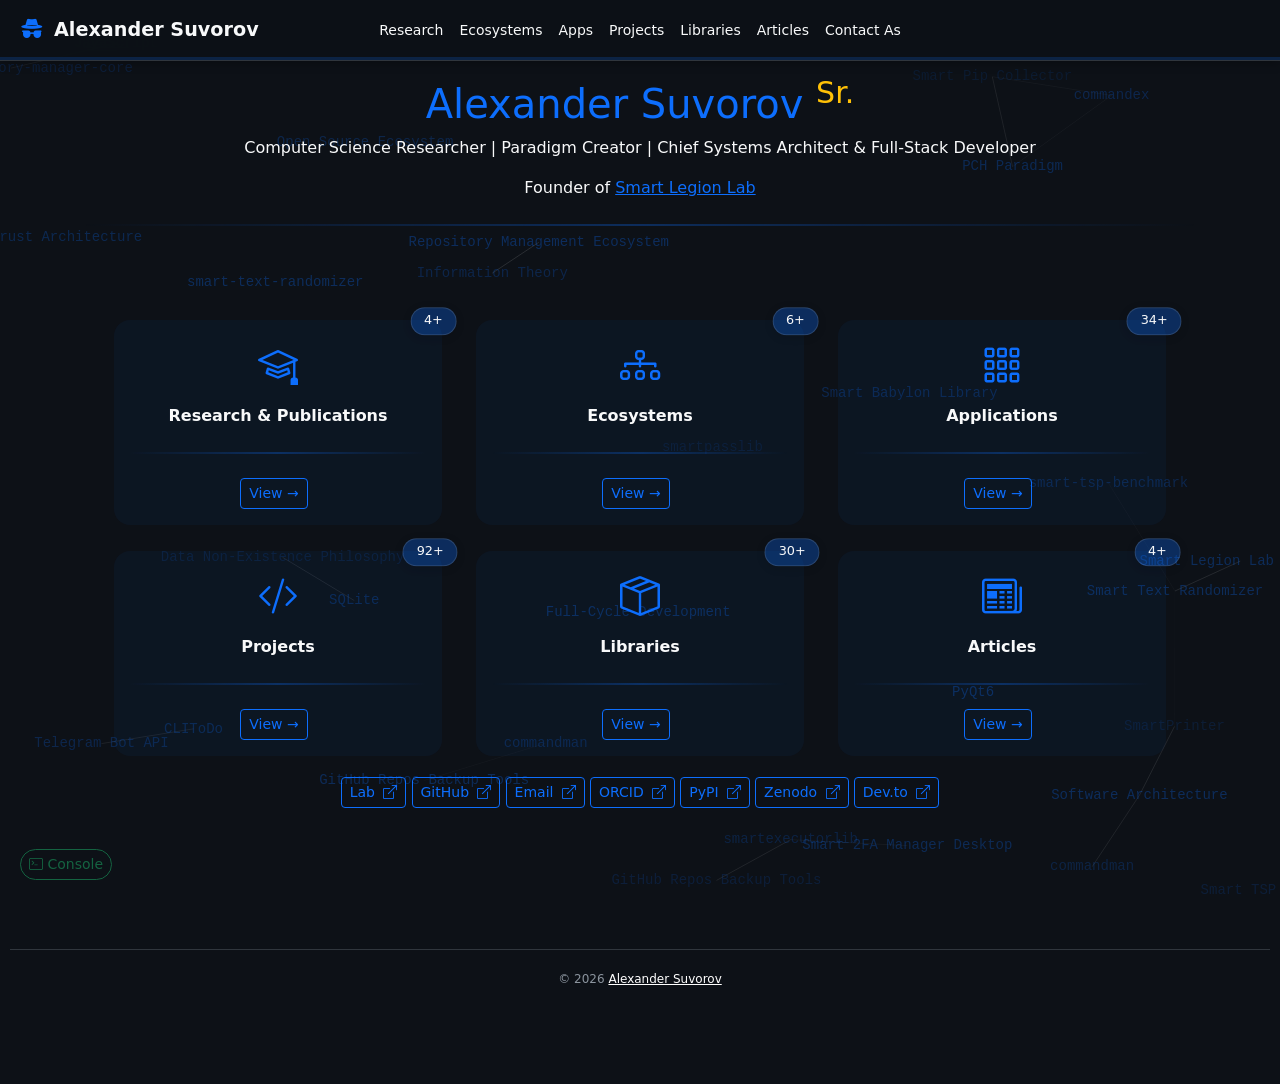
==== commit 15cef515: "feat: update index.html" ====
--- a/index.html
+++ b/index.html
@@ -243,7 +243,7 @@
                             <a target="_blank" href="mailto:smartlegionlab@gmail.com" class="btn btn-outline-primary">Email <i class="bi bi-box-arrow-up-right ms-1"></i></a>
                             <a target="_blank" href="https://orcid.org/0009-0006-3427-9611" class="btn btn-outline-primary">ORCID <i class="bi bi-box-arrow-up-right ms-1"></i></a>
                             <a target="_blank" href="https://pypi.org/user/smartlegionlab/" class="btn btn-outline-primary">PyPI <i class="bi bi-box-arrow-up-right ms-1"></i></a>
-                            <a target="_blank" href="https://zenodo.org/records/17204738" class="btn btn-outline-primary">Zenodo <i class="bi bi-box-arrow-up-right ms-1"></i></a>
+                            <a target="_blank" href="https://zenodo.org/communities/smartlegionlab" class="btn btn-outline-primary">Zenodo <i class="bi bi-box-arrow-up-right ms-1"></i></a>
                             <a target="_blank" href="https://dev.to/smartlegionlab" class="btn btn-outline-primary">Dev.to <i class="bi bi-box-arrow-up-right ms-1"></i></a>
                         </div>
                     </div>
